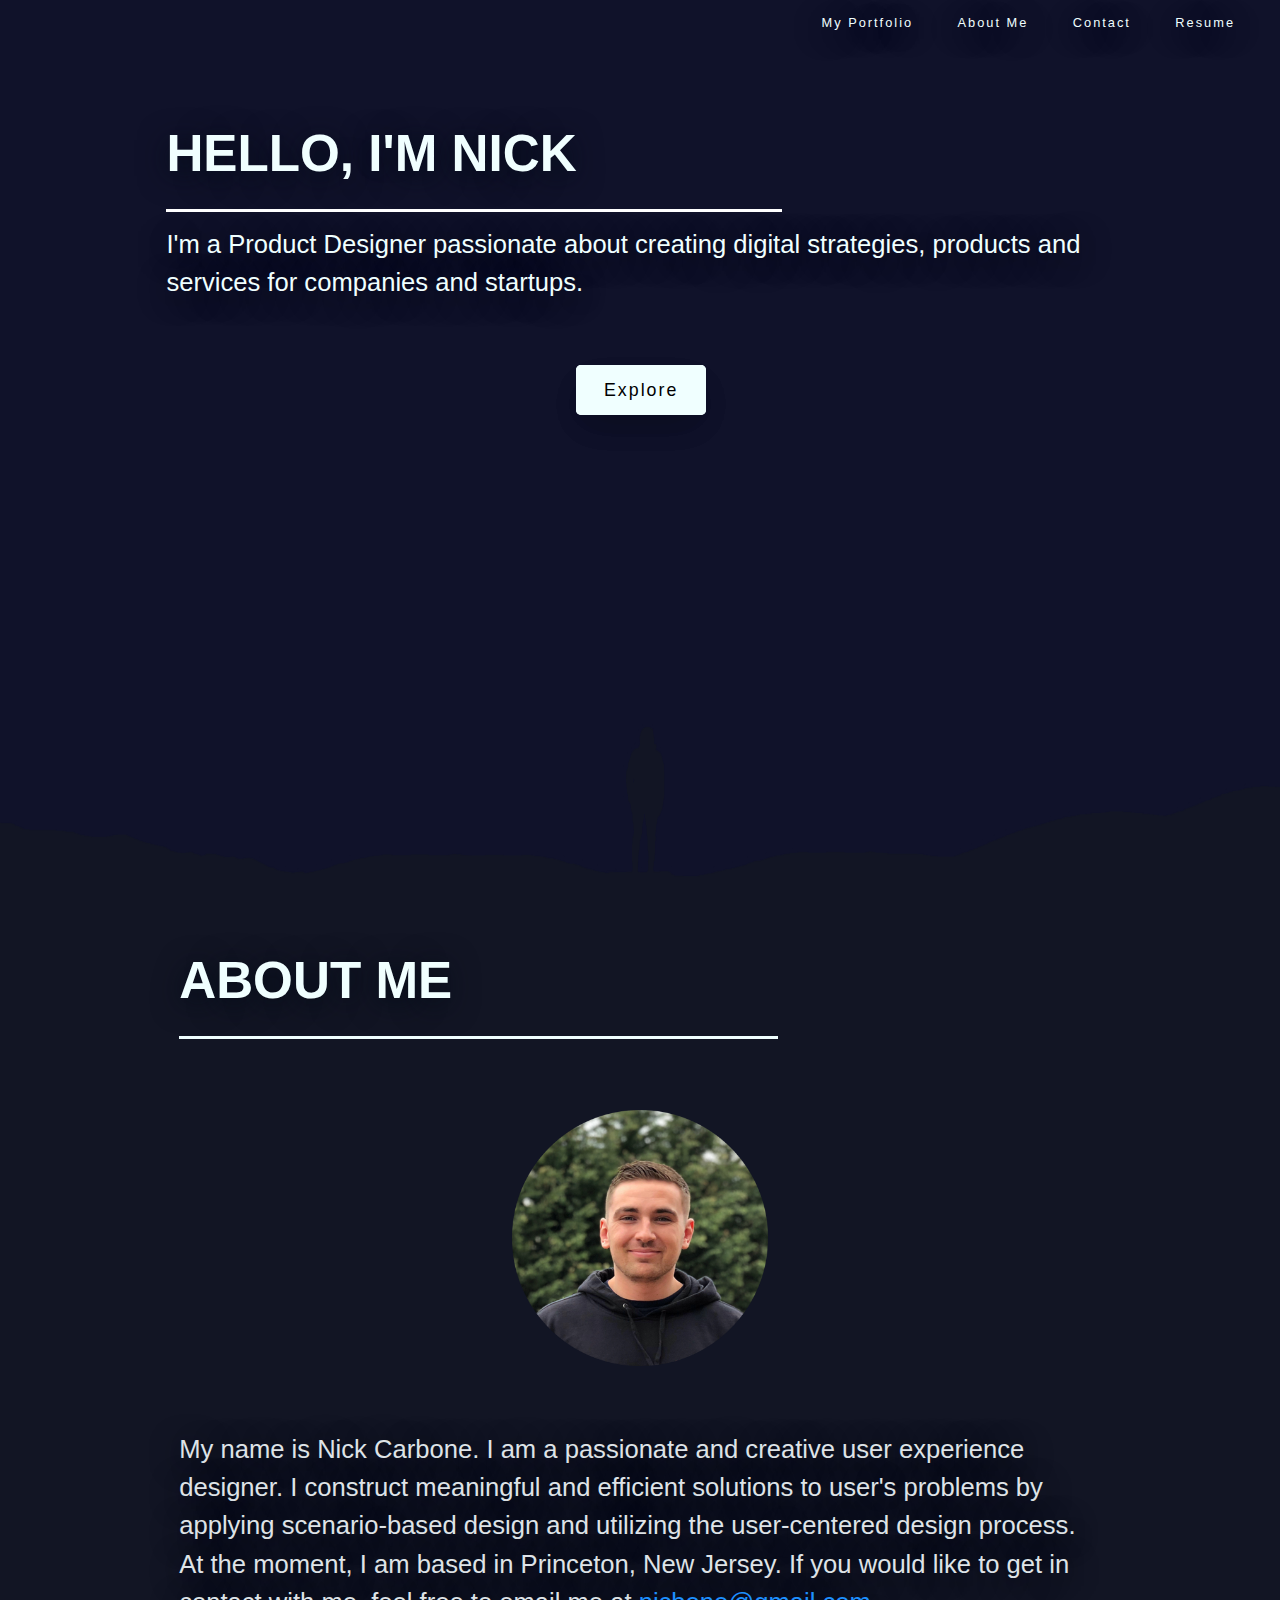
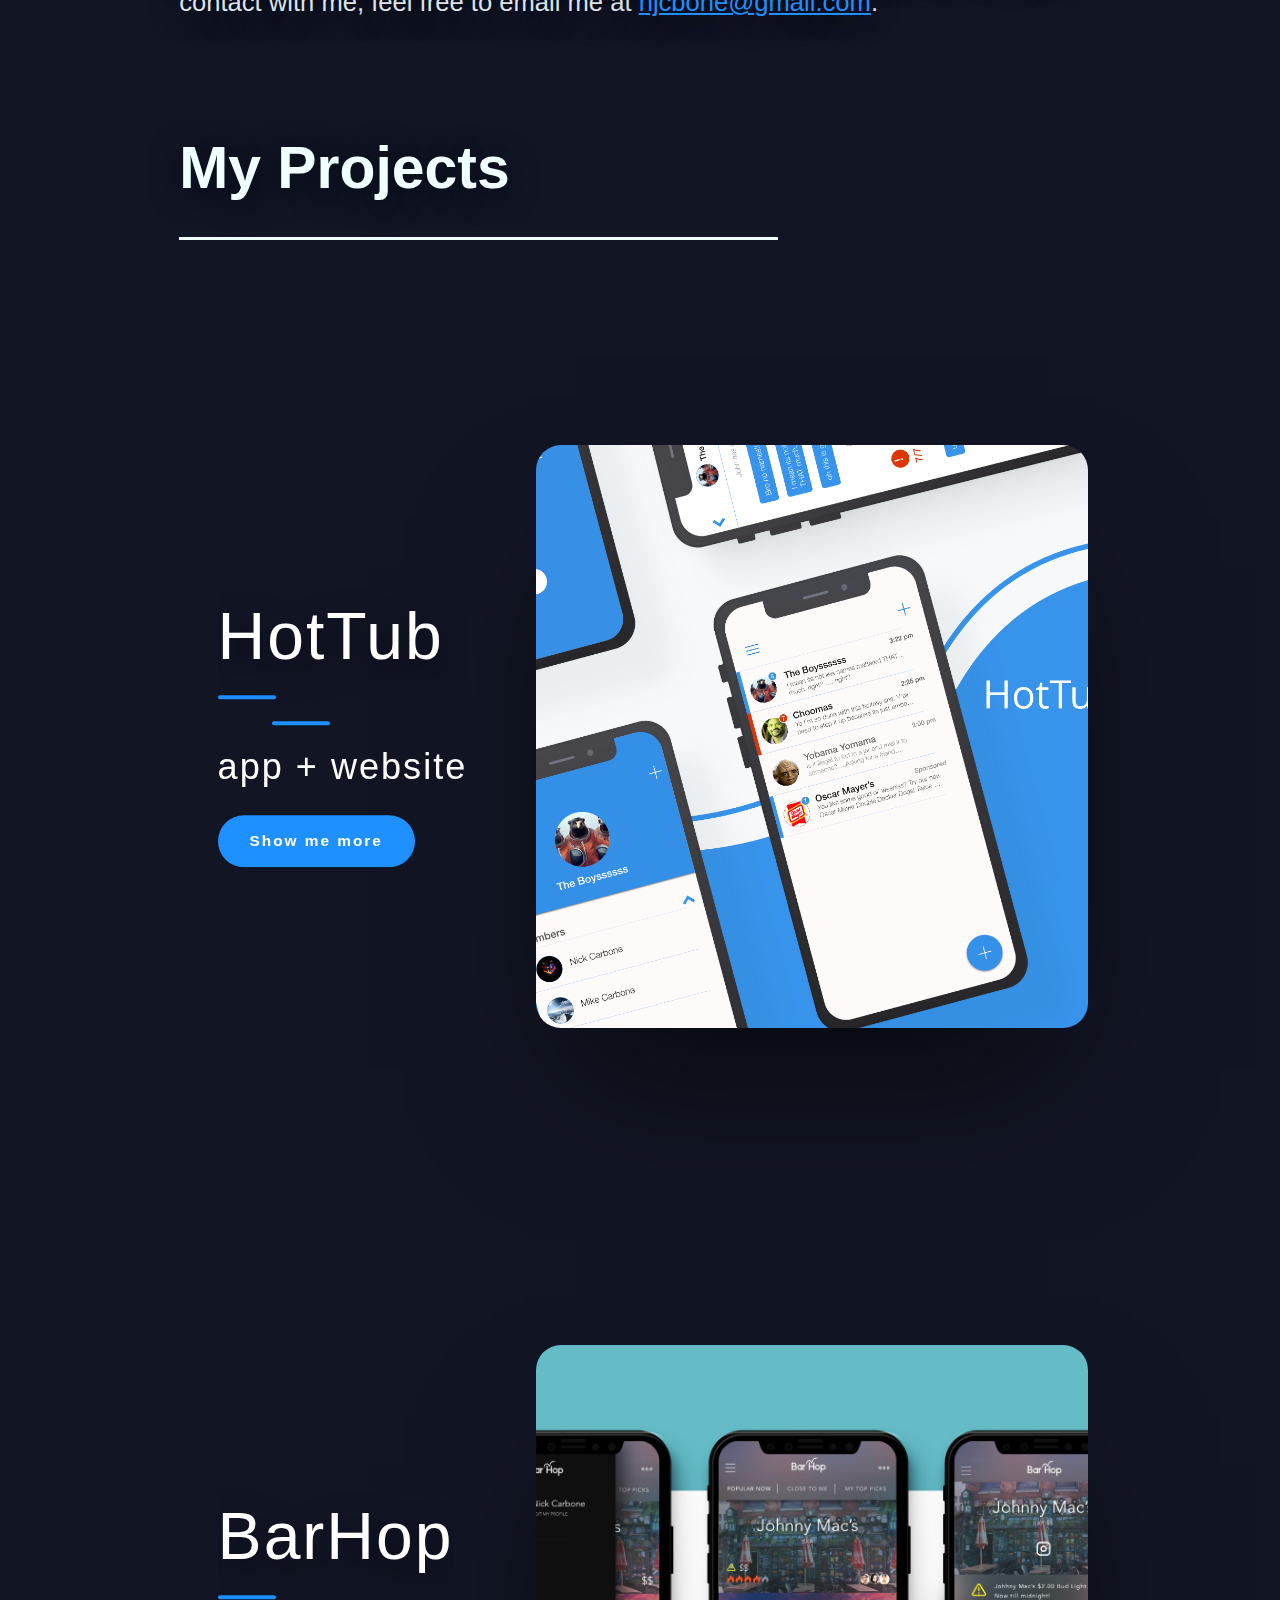
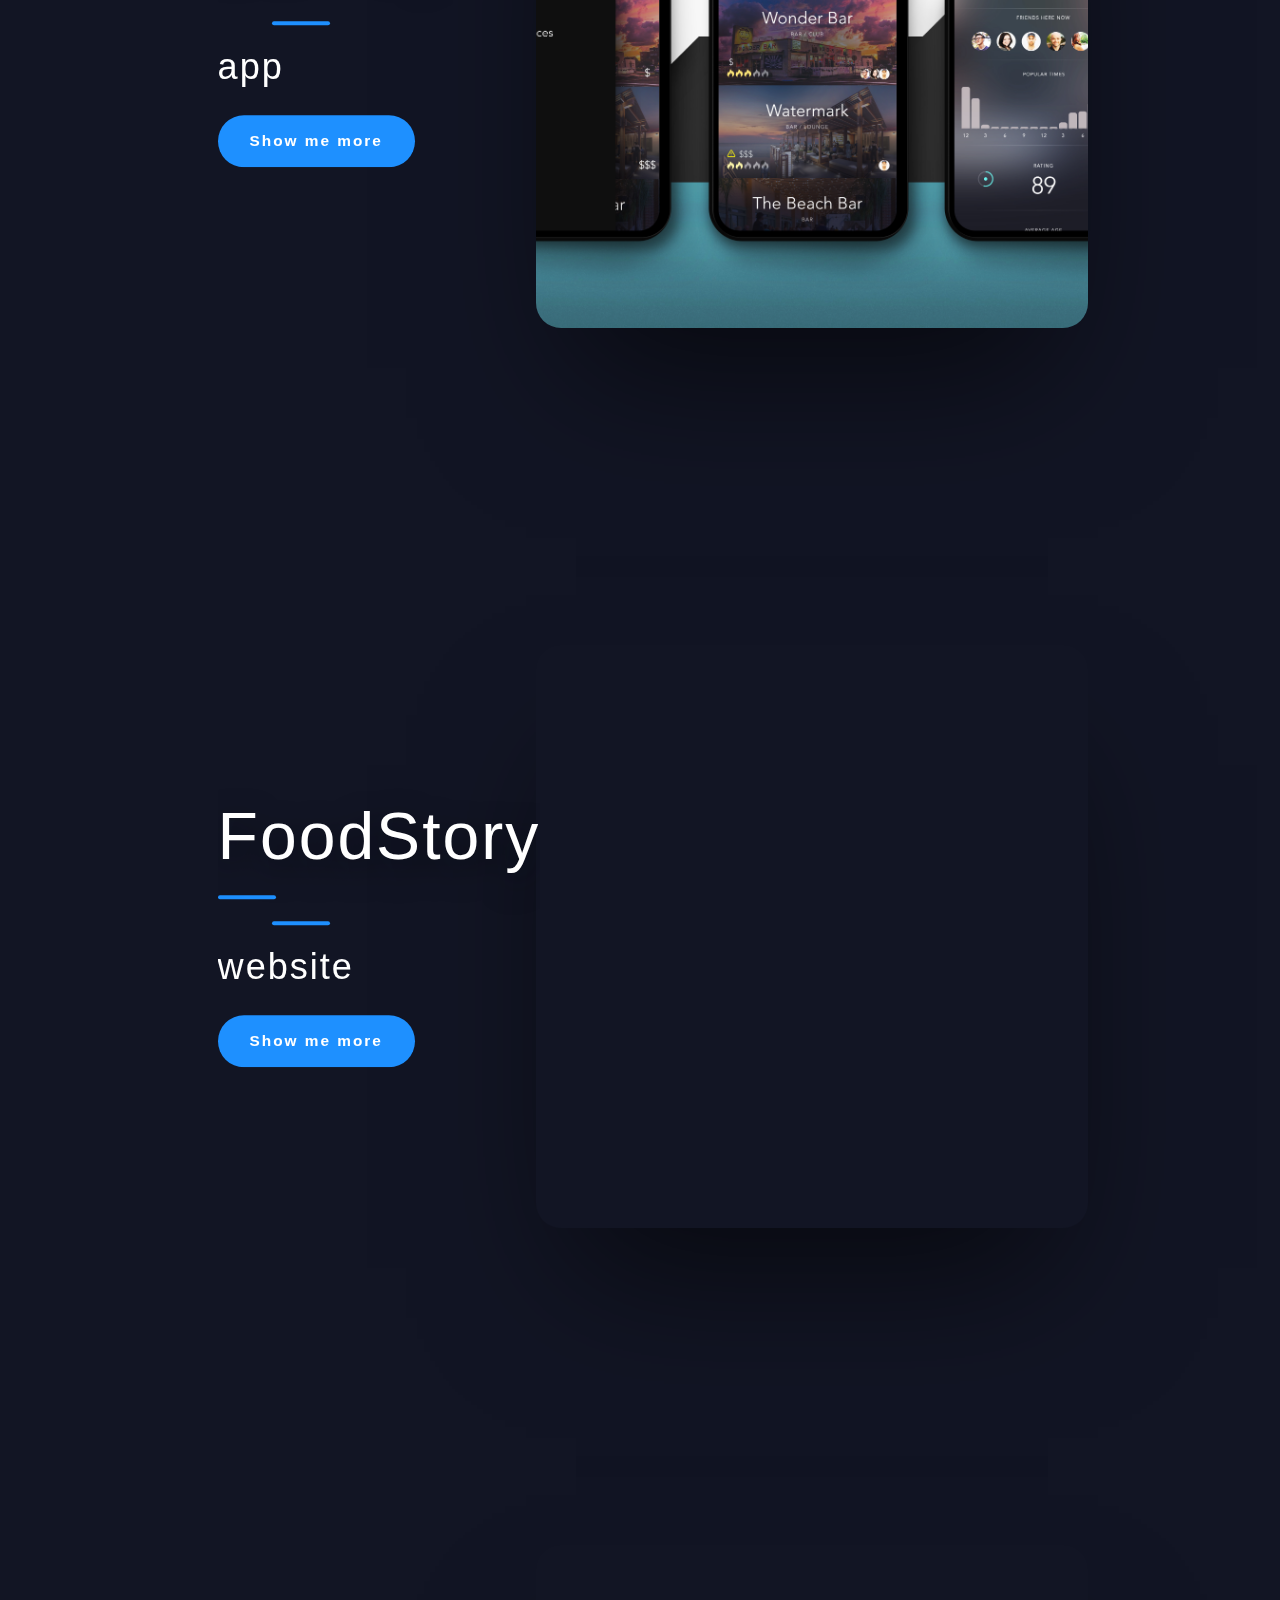
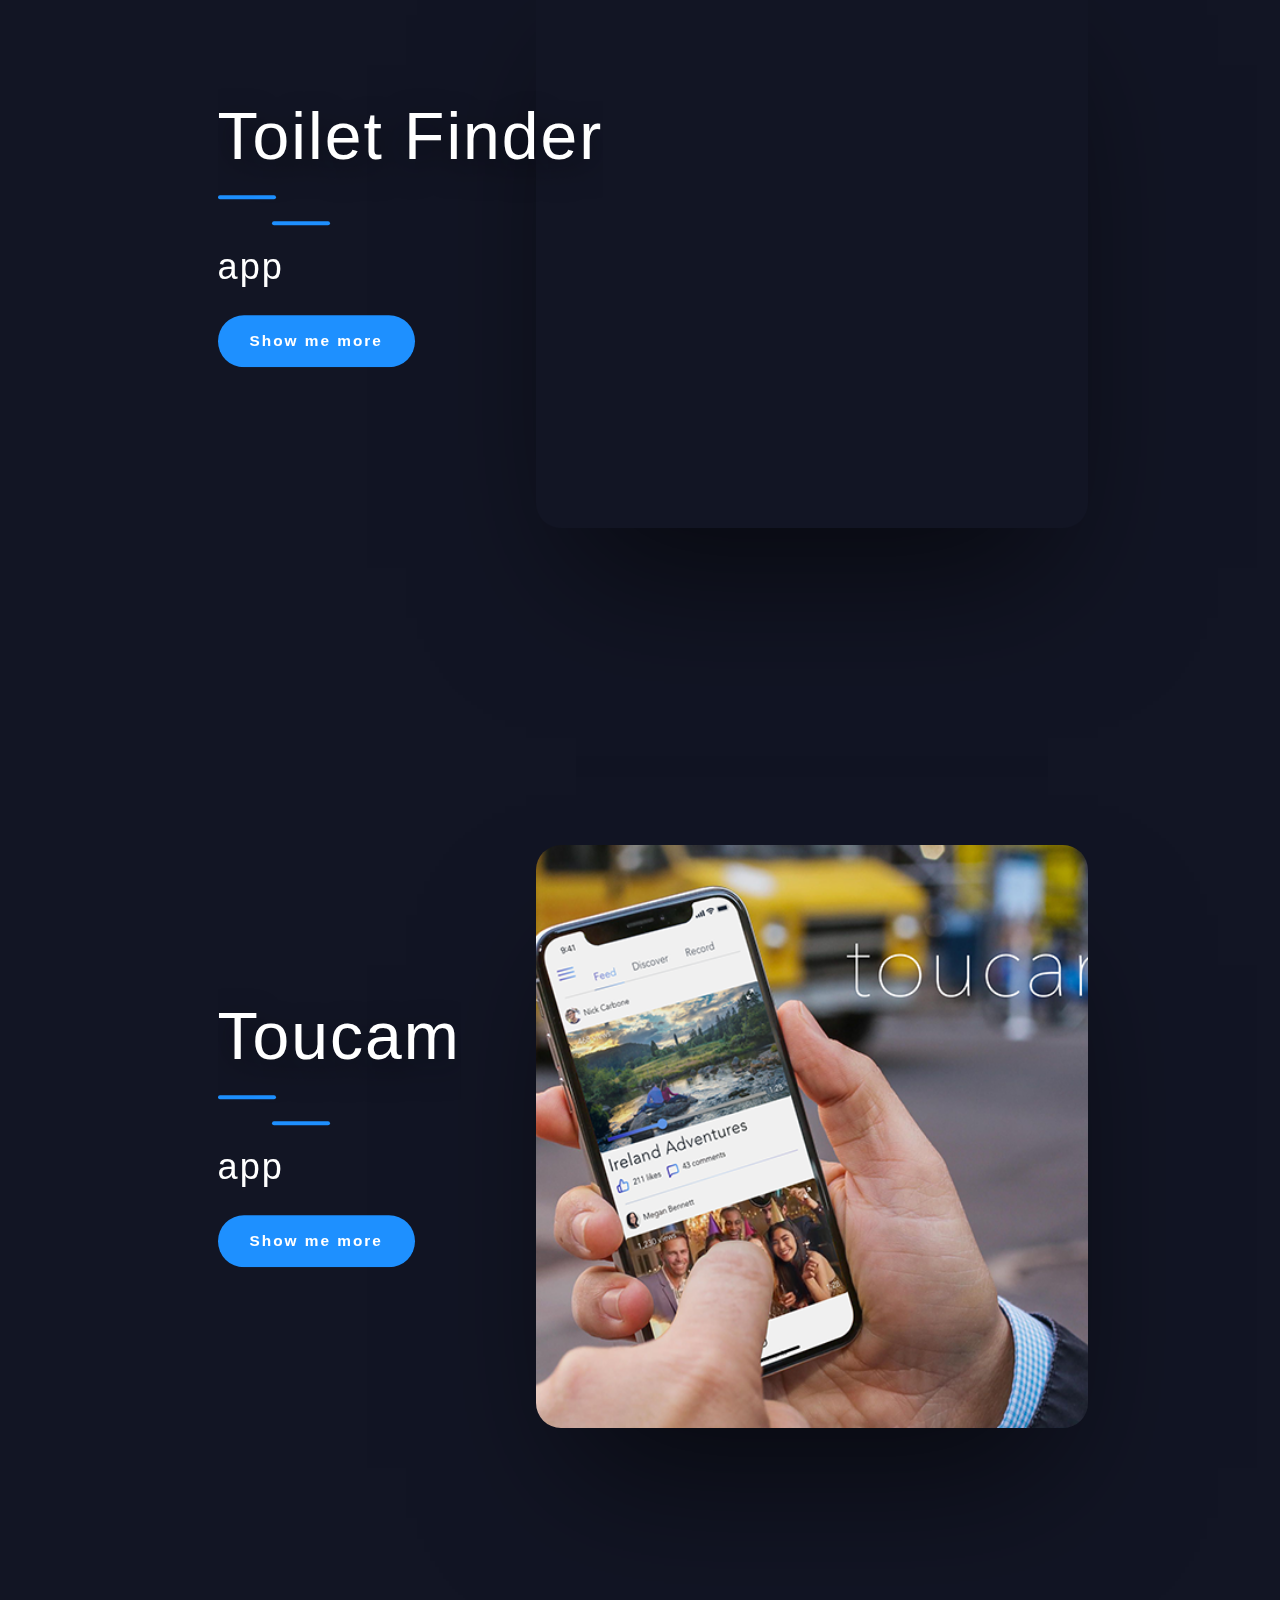
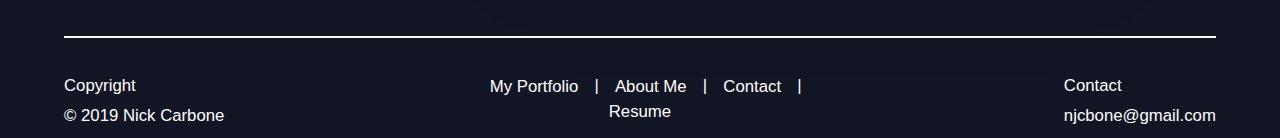
==== index.html @ c51511d6 "Update index.html" ====
<!DOCTYPE html>
<html>

<head>
    <!-- Global site tag (gtag.js) - Google Analytics -->
<script async src="https://www.googletagmanager.com/gtag/js?id=UA-116277308-2"></script>
<script>
  window.dataLayer = window.dataLayer || [];
  function gtag(){dataLayer.push(arguments);}
  gtag('js', new Date());

  gtag('config', 'UA-116277308-2');
</script>

    <title>Nick Carbone's Portfolio</title>
    
    <link href= " style.css" type = "text/css" rel= "stylesheet">
    <link rel="icon" href="./site_images/self.png">
    
<meta name="viewport" content="width=device-width,initial-scale=1.0">
</head>

<body>
    


<!--    <div class="contain">-->
    <div class = "bg-image" id = "background">
    </div>
    <div class ="layer">
    </div>
          <nav class="anni-nav" id = "navbar-container">
              <div class = "borderLeftRight">
                <a href="#start-projects">My Portfolio</a>
              </div>
          
              <div class = "borderLeftRight">         
                <a href="#aboutme">About Me</a>
              </div>
              
              <div class = "borderLeftRight">         
                <a href="#contact">Contact</a>
              </div>
              
              <div class = "borderLeftRight">         
                <a href="./Carbone_Nicholas_Resume.pdf" target="_blank">Resume</a>
              </div>
          </nav>
          
        <div class = "landing-heading-1">
            <h1 class = "uppercase">Hello, I'm Nick</h1>
          <div class = "underline">
          </div>
        </div>
           <h2>I'm a Product Designer passionate about creating digital strategies,
               products and services for companies and&nbsp;startups.</h2>
    
         <div class="button-box">
            <div class = "letsgo">
              <a href="#aboutme">Explore</a>
            </div>
             <img class = "man" src="site_images/man3.png">
          </div>
    
    
    <div class = "landing-heading-3">
            <h1 class = "uppercase" id = "aboutme">About Me</h1>
          <div class = "underline2">
          </div>
    </div>
      <div class="set-image-center3">
          <img class = "img-set3" src = "site_images/self.png">
      </div>
<h2 id ="aboutdes">My name is Nick Carbone. I am a passionate and creative user experience designer. I construct meaningful and efficient solutions to user's problems by applying scenario-based design and utilizing the user-centered design process. At the moment, I am based in Princeton, New Jersey. If you would like to get in contact with me, feel free to email me at&nbsp;<u id = "contact">njcbone@gmail.com</u>.</h2>
        
<!-- </div>-->
    
<div class = "landing-heading-4">   
  <h1 id = "start-projects">My Projects</h1>
    <div class = "underline2"></div>
</div> 
    
<div class = "sendback">     
 <div class="fullpage__slide">   
    <div class="title">
                <h4 id ="title__text">HotTub</h4>
                <div class="border"><span></span><span></span>
                </div>
                <p class="title__lead">app + website</p>
                <div class="btn-wrap">
                    <a class="btn" href="./hottub.html">Show me more</a>
                </div>
            </div>
    <a class="image image--works" href="./hottub.html">
                <div class="image__over">
                  <div class="image__cover"></div>
                  <div class="image__cover"></div>
                </div>
        </a>
 </div>
     
  <div class="fullpage__slide" style = "">   
    <div class="title">
                <h4 id ="title__text">BarHop</h4>
                <div class="border"><span></span><span></span>
                </div>
                <p class="title__lead">app</p>
                <div class="btn-wrap">
                    <a class="btn" href="./Barhop.html">Show me more</a>
                </div>
            </div>
    <a class="image image--works2" href="./Barhop.html">
                <div class="image__over">
                  <div class="image__cover"></div>
                  <div class="image__cover"></div>
                </div>
        </a>   
    </div>
    
    
              <div class="fullpage__slide">   
    <div class="title">
                <h4 id ="title__text">FoodStory</h4>
                <div class="border"><span></span><span></span>
                </div>
                <p class="title__lead">website</p>
                <div class="btn-wrap">
                    <a class="btn" href="./foodstory.html">Show me more</a>
                </div>
            </div>
    <a class="image image--works4" href="./foodstory.html">
                <div class="image__over">
                  <div class="image__cover"></div>
                  <div class="image__cover"></div>
                </div>
        </a>   
    </div>
    
    <div class="fullpage__slide">   
    <div class="title">
                <h4 id ="title__text">Toilet Finder</h4>
                <div class="border"><span></span><span></span>
                </div>
                <p class="title__lead">app</p>
                <div class="btn-wrap">
                    <a class="btn" href="./toiletfinder.html">Show me more</a>
                </div>
            </div>
    <a class="image image--works5" href="./toiletfinder.html">
                <div class="image__over">
                  <div class="image__cover"></div>
                  <div class="image__cover"></div>
                </div>
        </a>   
    </div>
    
    
      <div class="fullpage__slide">   
    <div class="title">
                <h4 id ="title__text">Toucam</h4>
                <div class="border"><span></span><span></span>
                </div>
                <p class="title__lead">app</p>
                <div class="btn-wrap">
                    <a class="btn" href="./toucam.html">Show me more</a>
                </div>
            </div>
    <a class="image image--works3" href="./toucam.html">
                <div class="image__over">
                  <div class="image__cover"></div>
                  <div class="image__cover"></div>
                </div>
        </a>   
    </div>
</div>
    
    
<div class="footer-spacing">
</div>
    
    <footer>
    <div>
        <div class = "copy">
        <h6><strong>Copyright</strong></h6>
        <td><h6>&copy; 2019 Nick Carbone</h6></td>
        </div>
        <div class = "copy">
            <div class="footnav">
        <h6><strong><a href="#start-projects"> My Portfolio </a> | <a href="#aboutme"> About Me </a> | <a href="#contact"> Contact </a> | <a href="./Carbone_Nicholas_Resume.pdf" target="_blank"> Resume </a></strong></h6>
          </div>
        </div>
        <div class = "copy">
            <div class = "contact">
        <h6><strong>Contact</strong></h6>
        <td><h6>njcbone@gmail.com</h6></td>
            </div>
        </div>
    </div>
    </footer>
    
    
    <script>
var SAFARI = (navigator.userAgent.toString().toLowerCase().indexOf("safari") != -1) && (navigator.userAgent.toString().toLowerCase().indexOf("chrome") == -1);
        
var FIREFOX = (navigator.userAgent.toString().toLowerCase().indexOf("firefox") != -1);
        
if (!SAFARI){
        

    window.addEventListener("mousemove",function(e) {

      var width = window.innerWidth;
      var height = window.innerHeight;
      var clientHeight = document.body.clientHeight;
      var skew = {}
      skew.y = (0.6 * ((e.x / width) - 0.2)) 
      skew.x = -(0.6 * ((e.y / height) - 0));

      document.getElementById('background').style.webkitTransform = "scale(1.00) perspective("+clientHeight+"px) rotateX("+skew.x+"deg) rotateY("+skew.y+"deg)";
      document.getElementById('background').style.webkitTransform = "translateY(-45px) translateX(0px) translateZ(70px) scale(1.1) perspective("+clientHeight+"px) rotateX("+(-skew.x*15)+"deg) rotateY("+(-skew.y*15) +"deg)";
  
})
}
        
    </script>
    
    

</body>
</html>
---- style.css ----
*{
    box-sizing: border-box;
    border: 0;
    padding: 0;
}


html{
    scroll-behavior: smooth;
}

body {
   margin: 0;
   font-family: 'Raleway', sans-serif;
   background-color: #121524;
   overflow-x: hidden;
   line-height: 1.5;
}

nav{
    top: 0;
    z-index: -250;
}

#contact{
    color: dodgerblue;
}



a{
        text-decoration: none;
}

.bg-image{
    background-image: url("./site_images/Stars.png");
    height: 98vh;
    width: 95%;
    background-position: bottom;
    background-repeat: no-repeat;
    background-size: cover;  
/*    margin-top: -200px;*/
    position: absolute;
    z-index: -200;
    overflow: hidden;
    box-sizing:border-box;
    -webkit-transform: translate3d(0,0,0);
}

.contain{
    height: 100vh;
    width: 100vw;
    overflow: hidden;
    position: relative;
}

#background{
   transform: scale(1.1) translateY(-40px);
}

.man{
    position: absolute;
    z-index: -50;
    top: 0;
    left: 0;
    width: 100%;
    height:100%;
    margin-bottom: 0px; 
}

.layer {
/*    background-color: rgba(60, 64, 67, 0.05);*/
    background-color: rgba(0, 0, 100, 0.10);
    position: absolute;
    z-index: -100;
    top: 0;
    left: 0;
    width: 100%;
    height: 100%;
    margin-bottom: -5px;
}


.cover{
    margin-top: 16%;
/*    margin-top: 210px;*/
    background-color: #0f1011;
    width: 100%;
    height: 20px;
}


.uppercase{
  text-transform: uppercase;
  margin-block-end: 15px;
}



.landing-heading-1{
    text-align: left;
    margin: 5% 13% 1% 13%;
    font-size: 2vw;
    font-weight: 100;
    color: azure;
    max-width: 3000px;
/*    letter-spacing: 2px;*/
}

.landing-heading-2{
    text-align: left;
    margin: 50px 160px;
    font-size: 30px;
    font-weight: 100;
    color: azure;
}

.landing-heading-3{
    text-align: left;
    margin: 20px 14%;
    font-size: 2vw;
    font-weight: 100;
    color: azure;
    max-width: 1000px;
    margin-top: 60vh;
/*    letter-spacing: 2px;*/
}

.landing-heading-4{
    text-align: left;
    margin: 20px 14%;
    font-size: 2vw;
    font-weight: 100;
    color: azure;
    max-width: 1000px;
/*    letter-spacing: 2px;*/
}

.img-set3{
    height: 15%;
    width: 20%;
    vertical-align: top;
}

.set-image-center3{
    padding-top: 25px;
/*    margin-left: 30%;*/
    padding-bottom: 25px;
    text-align: center;
}


#aboutdes{
    text-align: left;
    margin: 3% 14%;
    font-size: 2vw;
    font-weight: lighter;
    color: #dee3e7;
    
}


#start-projects{
    font-weight: bold;
    font-size: 4.6vw;
    margin-block-end: .4em;
    padding-top: 7%;
}

.underline{
    margin-right: 35%;
    margin-top: 1px;
    padding-top: 1px;
    border-bottom: solid white;
    line-height: 0.25;
}

.underline2{
    margin-right: 35%;
    margin-top: 0%;
    margin-bottom: 5%;
    padding-top: 1px;
    border-bottom: solid azure;
    line-height: 3;
    text-transform: uppercase;
}

h1{
    padding-bottom: 0px;
    text-shadow:  0 5px 30px rgba(2, 11, 22,1);
    margin-block-start: 0;
}

h2{
    text-align: left;
    margin: 0 13%;
    font-size: 2vw;
    font-weight: lighter;
    color: azure;
    max-width: 3000px;
    text-shadow:  0 5px 30px rgba(2, 11, 22, 1);
    
}

h3{
    text-transform: uppercase;
    font-weight: bold;
    font-size: 45px;
}

h4{
    font-weight: lighter;
    font-size: 35px; 
}

.letsgo{
    margin: 75px auto;
    text-align: center;
    max-width: 10%;
    min-width: 10%;
    display: block;
    box-shadow: 0 14px 34px -10px rgba(0,0,0,.15), 0 14px 34px -10px rgba(0,0,0,.15);
}


.letsgo:hover{
        cursor: pointer;
}

.letsgo a{ 
    text-decoration: none;
    list-style-type: none;
    font-family: "Helvetica Neue",Helvetica,Arial,sans-serif;
    letter-spacing: 2px;
    font-size: 1.39vw;
    padding: 12px 25px;
    box-sizing: border-box;
    color: black;
    box-shadow: 0 14px 34px -10px rgba(0,0,0,.15), 0 14px 34px -10px rgba(0,0,0,.15);
    transition: .25s all ease-in;
    background-color: azure;
    border: solid azure;
    border-radius: 5px;
    text-align: center;
}



.letsgo a:hover{
    text-decoration: none;
    list-style-type: none;
    color: azure;
    background-color: dodgerblue;
    transition: .25s all ease-in;
    transform: scale(1.1);
    border-color: dodgerblue;
    border-radius: 5px;
}


.anni-nav{
    padding-top: 10px;
    text-align: right;
    padding-right: 25px;
    z-index: 100;
}


.borderLeftRight {
    color: azure;
      font-size: 1vw;
      letter-spacing: 2px;
      font-family: "Karla",Helvetica,sans-serif; 
    text-shadow:  0 5px 30px rgba(2, 11, 22, 1);
      text-decoration: none;
      display: inline-block;
      position: relative;
      cursor: pointer;
      margin: 0 20px 20px 20px;
}

.borderLeftRight a{
      color: azure;
      text-decoration: none;
}

.borderLeftRight:hover{
      cursor: pointer;
}

.borderLeftRight::after {
  content: '';
  position: absolute;
  width: 100%;
  transform: scaleX(0);
  height: 2px;
  bottom: -4px;
  left: 0;
  background-color: dodgerblue;
  transform-origin: bottom right;
  transition: transform 0.4s cubic-bezier(0.86, 0, 0.07, 1);
}

.borderLeftRight:hover::after {
  transform: scaleX(1);
  transform-origin: bottom left;
}


        
.title {
    display: block;
    color: #fff;
    position: absolute;
    overflow: hidden;
    top: 45%;
    -webkit-transform: translate3d(0, -50%, 0);
    transform: translate3d(0, -50%, 0);
    z-index: 200;
    margin-left: 17%;
    letter-spacing: 2px;
    
}
        
#title__text {
    display: block;
    font-size: 5.16vw;
    line-height: 1;
/*    letter-spacing: 12px;*/
    margin-bottom: 26px;
    font-weight: normal;
    text-shadow: 0 10px 30px rgba(2, 11, 22, 0.6);
    font-family: "Karla",Helvetica,sans-serif; 
        }
    
.title .border span:first-child {
    margin-bottom: 22px;
}
        
.title .border span:last-child {
    margin-left: 54px;
}
        
.title .border span {
    display: block;
    width: 4.58vw;
    height: 4px;
    border-radius: 5px;
    background: dodgerblue;
}
    
.title__lead {
    color: #fff;
    font-size: 2.82vw;
    line-height: 1.5;
    letter-spacing: 2px;
    font-weight: lighter;
    display: block;
}
p {
    line-height: 2;
    word-wrap: break-word;
    white-space: normal;
    margin-block-start: .4em;
    margin-block-end: .6em;
}
    
.image--works {
    background: url("./site_images/hottub-cover.png") no-repeat center;
    background-size: cover;
}

.image--works2 {
    background: url("./site_images/Barhop-Images/Barhop_Mockup_6.jpg") no-repeat center;
    background-size: cover;
}

.image--works3 {
    background: url("./site_images/toucam-cover.png") no-repeat center;
    background-size: cover;
}

.image--works4 {
    background: url("./site_images/foodstory-cover.png") no-repeat center;
    background-size: cover;
}

.image--works5 {
    background: url("./site_images/toilet-cover.jpg") no-repeat center;
    background-size: cover;
}
    
.image {
    display: block;
    position: relative;
    width: 43.125%;
    height: 64.81%;
    margin: 0 15% 0 auto;
    box-shadow: 0 80px 140px -40px rgba(0, 0, 0, 0.6);
    border-style: solid;
    border-radius: 25px;
}
    
.image__over {
    width: 100%;
    height: 100%;
    overflow: hidden;
    position: relative;
}

.image__cover {
    position: absolute;
    width: 100%;
    height: 100%;
    top: 0;
    right: 0;
}


a {
    text-decoration: none;
}
        
.fullpage__slide {
    width: 100%;
    height: 100vh;
    display: flex;
    align-items: center;
    position: relative;
    color: #fff;
}
        
.btn {
    display: inline-block;
    font-size: 1.2vw;
    color: #fff;
    background: dodgerblue;
    line-height: 1;
    font-weight: bold;
    padding: 18px 32px;
    border-radius: 50px;
    letter-spacing: 2px;
}
        
.btn a{
     text-decoration: none;
     color: white;
}

.button-box{
    margin-top: 20px;
    text-align: center;
    display: block;
}

.footer-spacing{
  margin-top: 50px; 
}
      
footer{
    border-top: solid 2px white;
    margin-left: 5%;
    margin-right: 5%;
    color: white;
    font-size: 25px;
    display: block;
    text-decoration: none;
    color: white;
}


td{
    padding-right: 100px;
}

h6{
    margin-block-start: 5px;
    margin-block-end: 5px;
    font-weight: lighter;
}

.copy{
    height:100px;
    width: 33.33%;
    float: left;
    padding-top: 30px;
}


.contact{
    float: right;
}

.footnav{
    text-align: center;
}

.copy a{
    color: white;
    text-decoration: none;
    padding: 3%;
}


@media (max-width : 750px){
    
    
    .bg-image{
        height: 98%;
        width: 95%;
        text-align: center;
    }
    
    .landing-heading-1{
        margin: 15% 13% 1% 13%;
        font-size: 3vw;
    }
    
    .anni-nav{
        text-align: center;
        padding-right: 10px;
    }
    
    .landing-heading-4{
        margin-top: 60px;
    }
    
    .man{
        align-content: center;
        width: 100%;
        margin-left: 0%;
    }
    
    .borderLeftRight{
        font-size: 2vw;
    }
    
    h2{
        font-size: 3vw;
        padding-top: 10px;
    }
    
    .button-box{
        margin-left: 0%;
    }
    
    .letsgo{
        margin-left: 40%;
    }
    
    .letsgo a{
        font-size: 2.39vw;
    }
    
    #aboutdes{
        margin-top: 3%;
        font-size: 4vw;
    }
    

    .btn{
        display: none;
    }

    #title__text{
        display: none;
    }  
 
    .title .border span{
        display: none;
    }

    .title__lead{
        display: none;
    }

    .image{
        width: 100%;
        height: 50%;
        margin: 0 10% 0 10%;
     }
    
    .fullpage__slide{
        margin-bottom: -200px;
        margin-top: -100px;
    }
    
    .footer-spacing{
        margin-top: 200px;
    }
    
    footer{
        font-size: 4vw;
    }
    


}
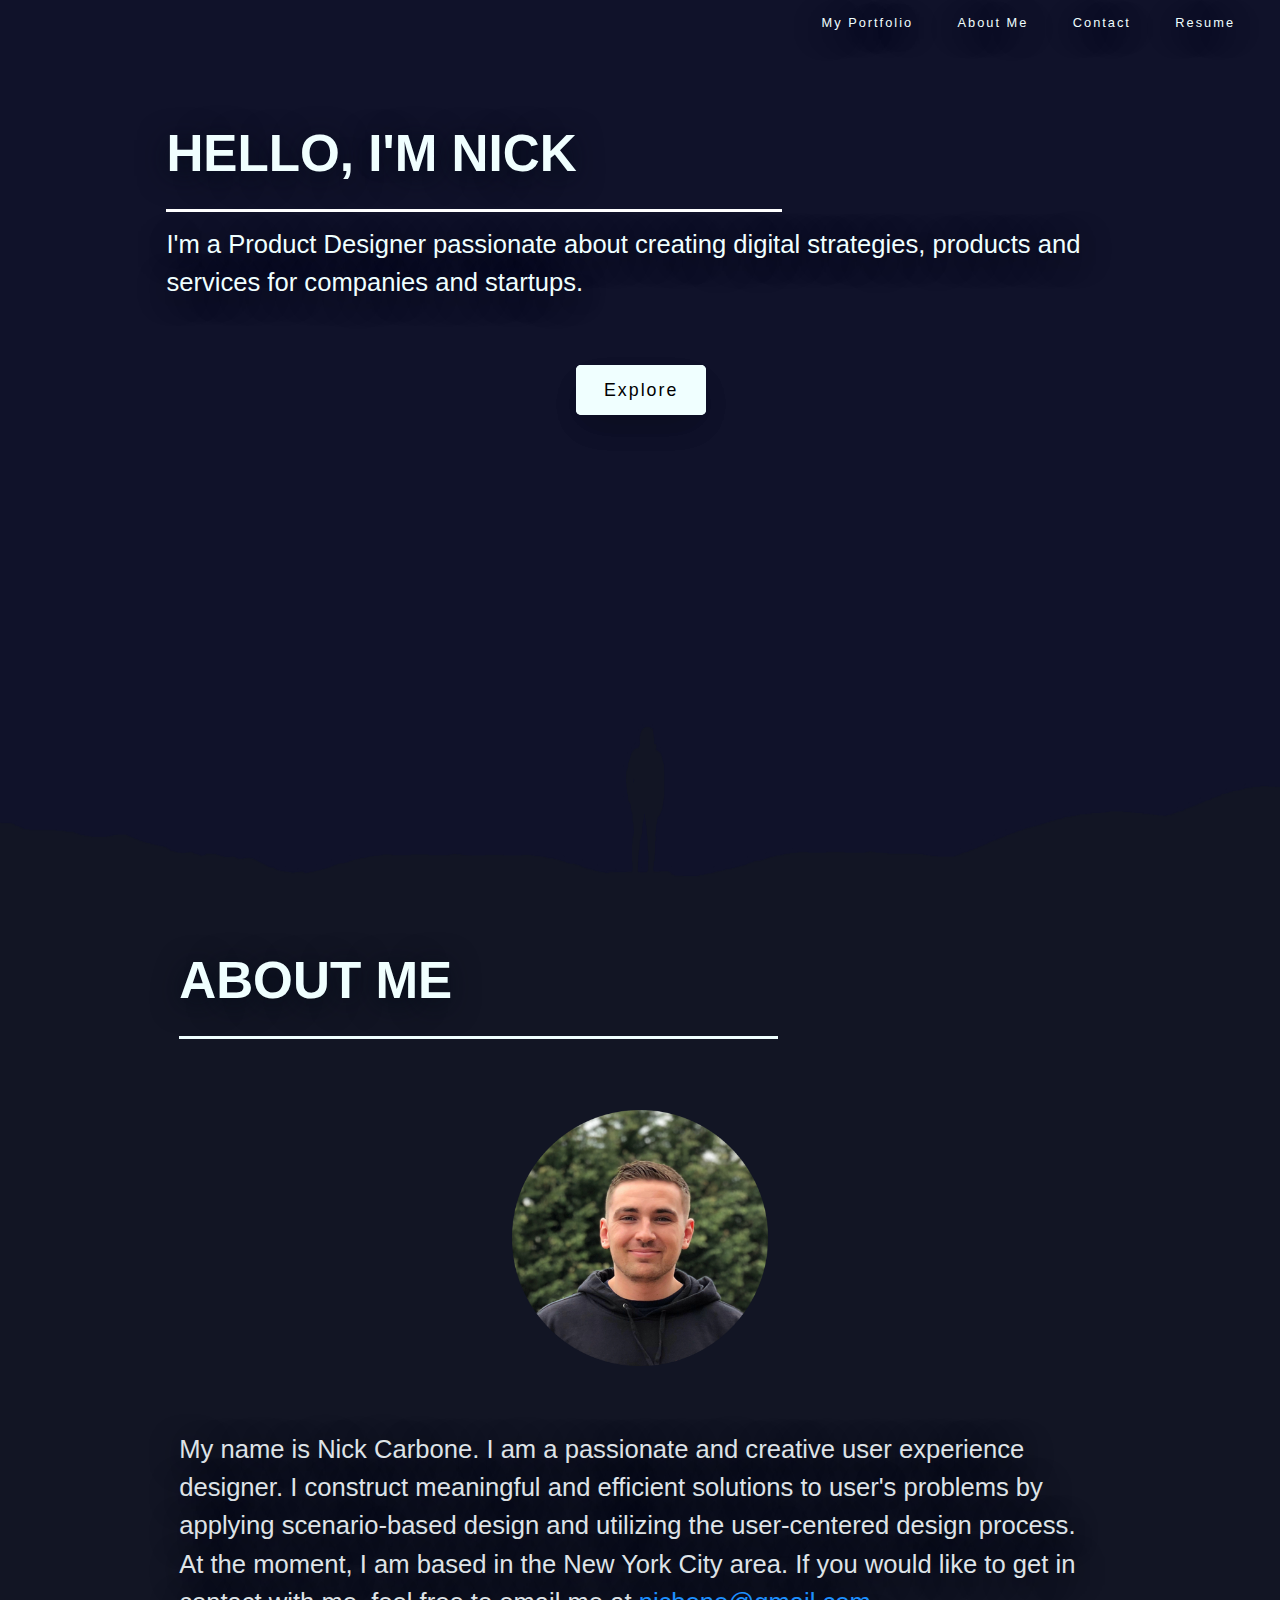
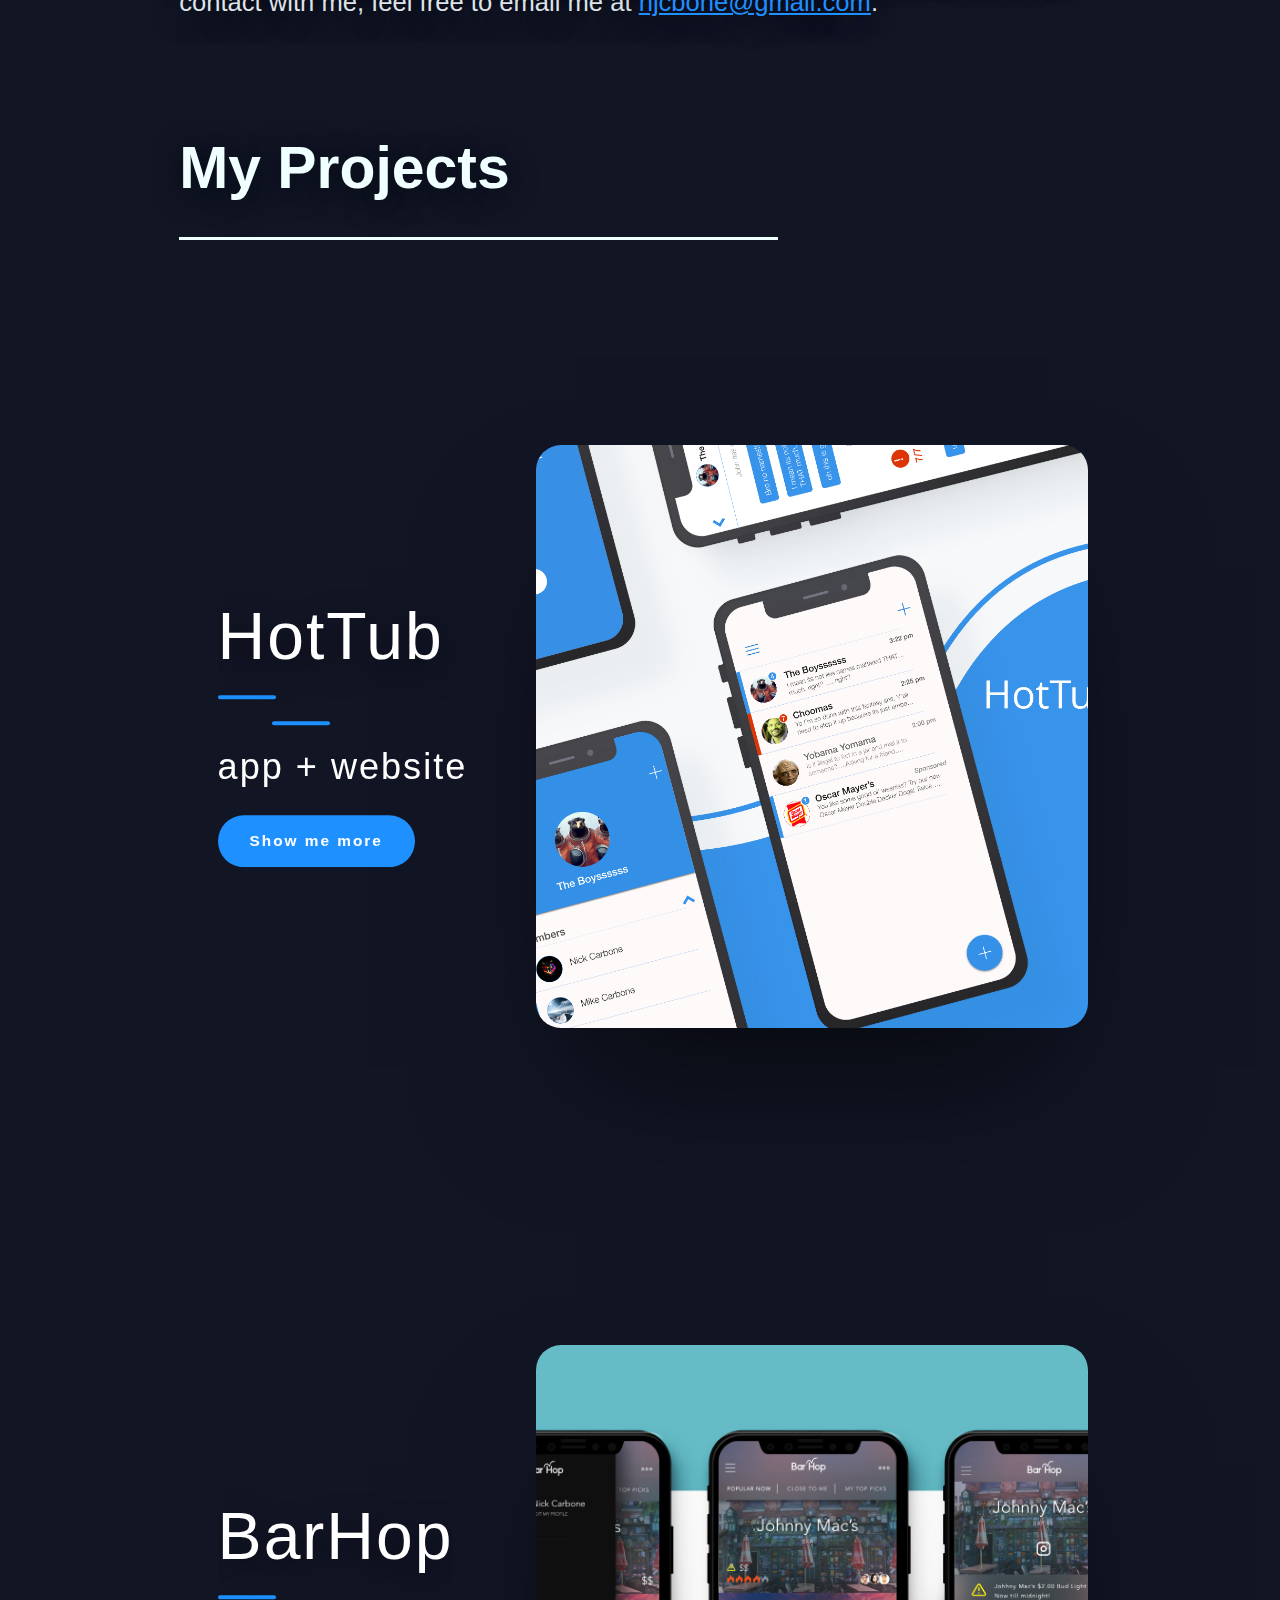
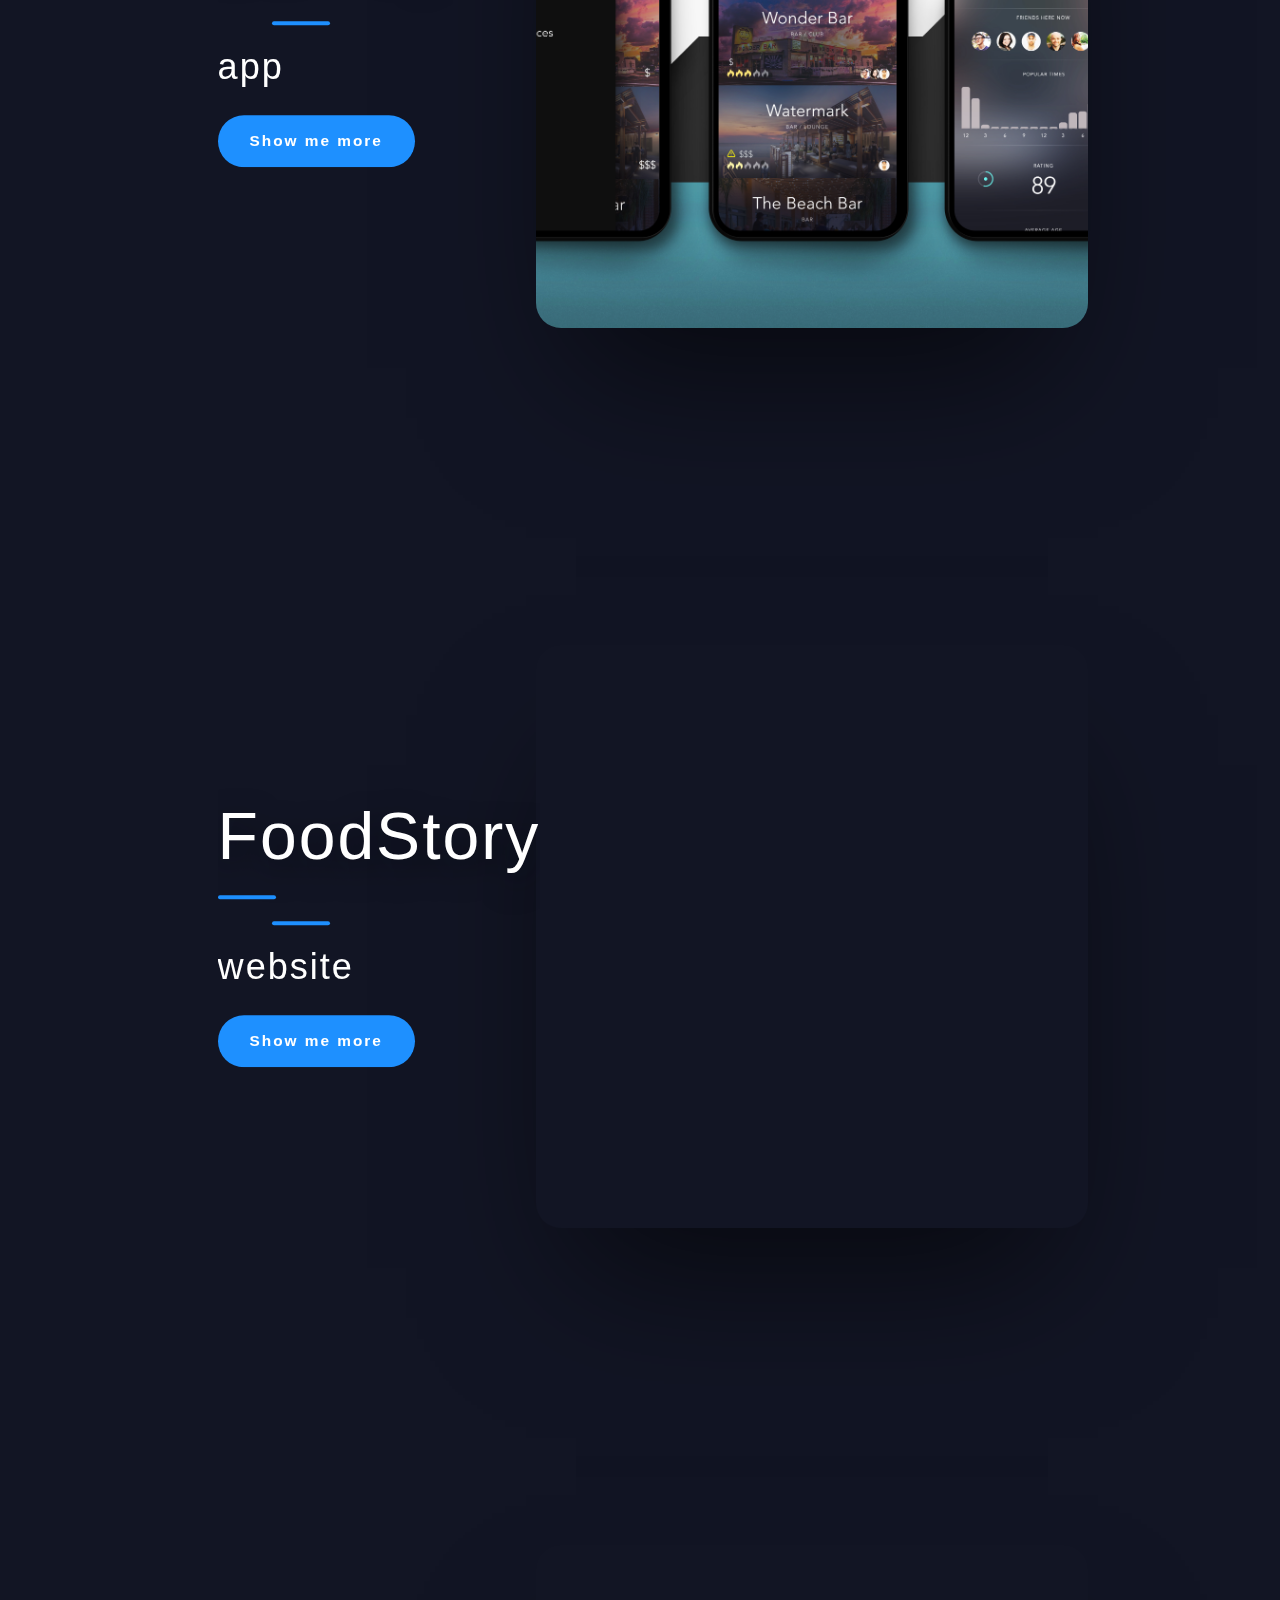
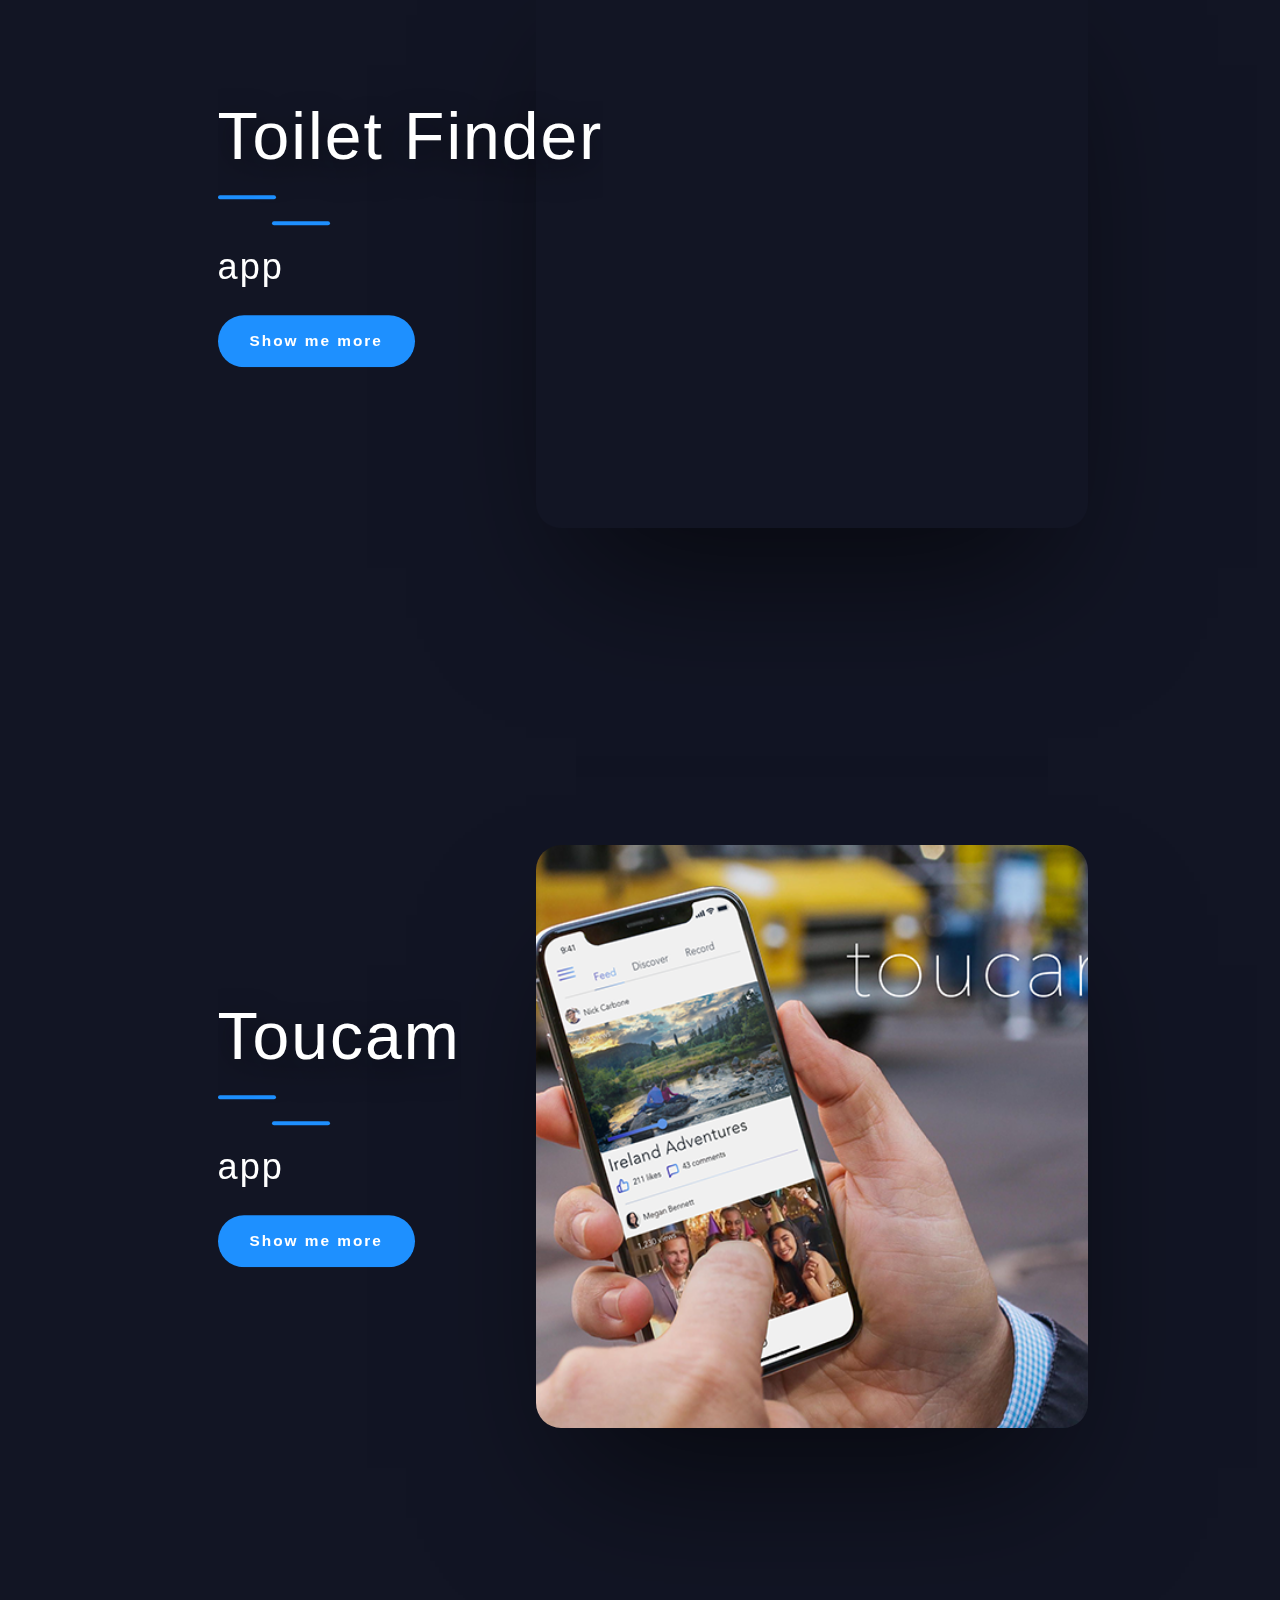
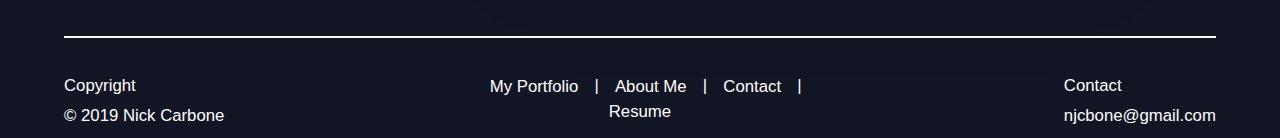
==== commit 19f813cf: "Update index.html" ====
--- a/index.html
+++ b/index.html
@@ -71,7 +71,7 @@
       <div class="set-image-center3">
           <img class = "img-set3" src = "site_images/self.png">
       </div>
-<h2 id ="aboutdes">My name is Nick Carbone. I am a passionate and creative user experience designer. I construct meaningful and efficient solutions to user's problems by applying scenario-based design and utilizing the user-centered design process. At the moment, I am based in Princeton, New Jersey. If you would like to get in contact with me, feel free to email me at&nbsp;<u id = "contact">njcbone@gmail.com</u>.</h2>
+<h2 id ="aboutdes">My name is Nick Carbone. I am a passionate and creative user experience designer. I construct meaningful and efficient solutions to user's problems by applying scenario-based design and utilizing the user-centered design process. At the moment, I am based in the New York City area. If you would like to get in contact with me, feel free to email me at&nbsp;<u id = "contact">njcbone@gmail.com</u>.</h2>
         
 <!-- </div>-->
     
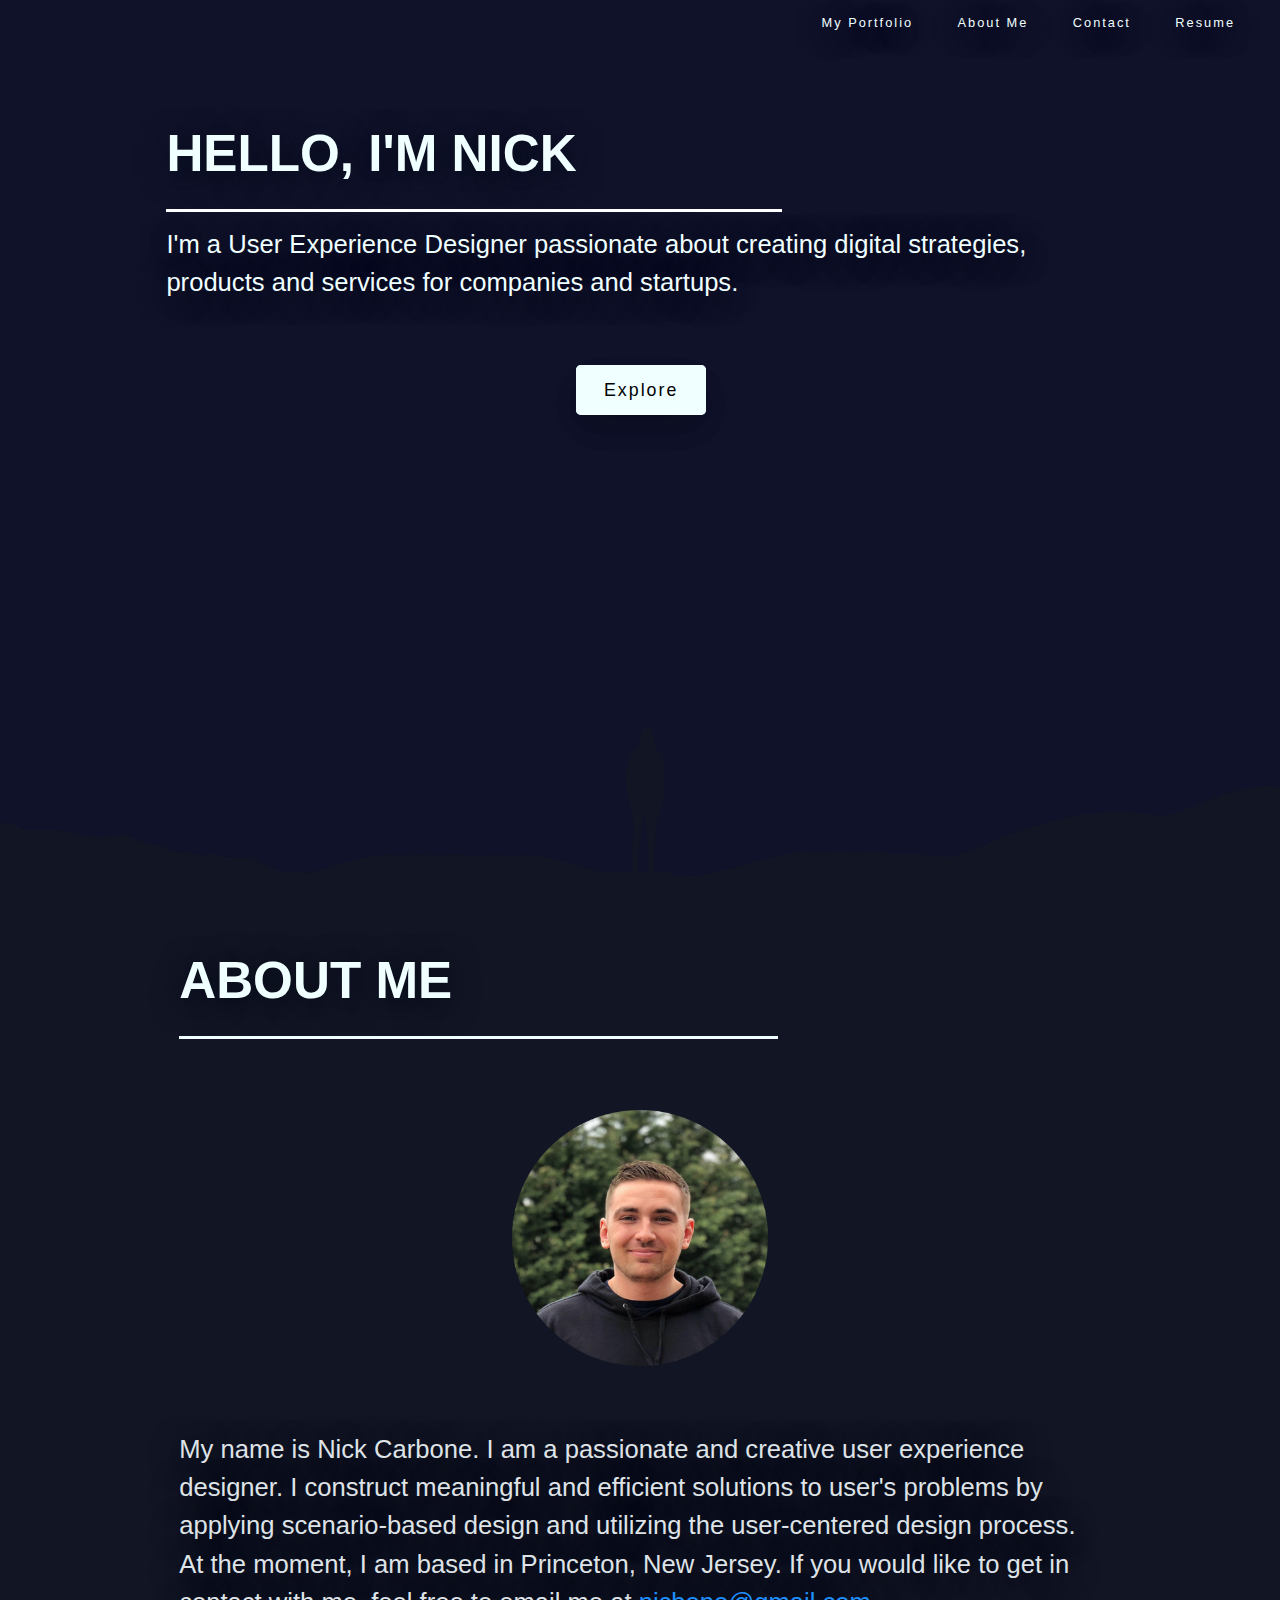
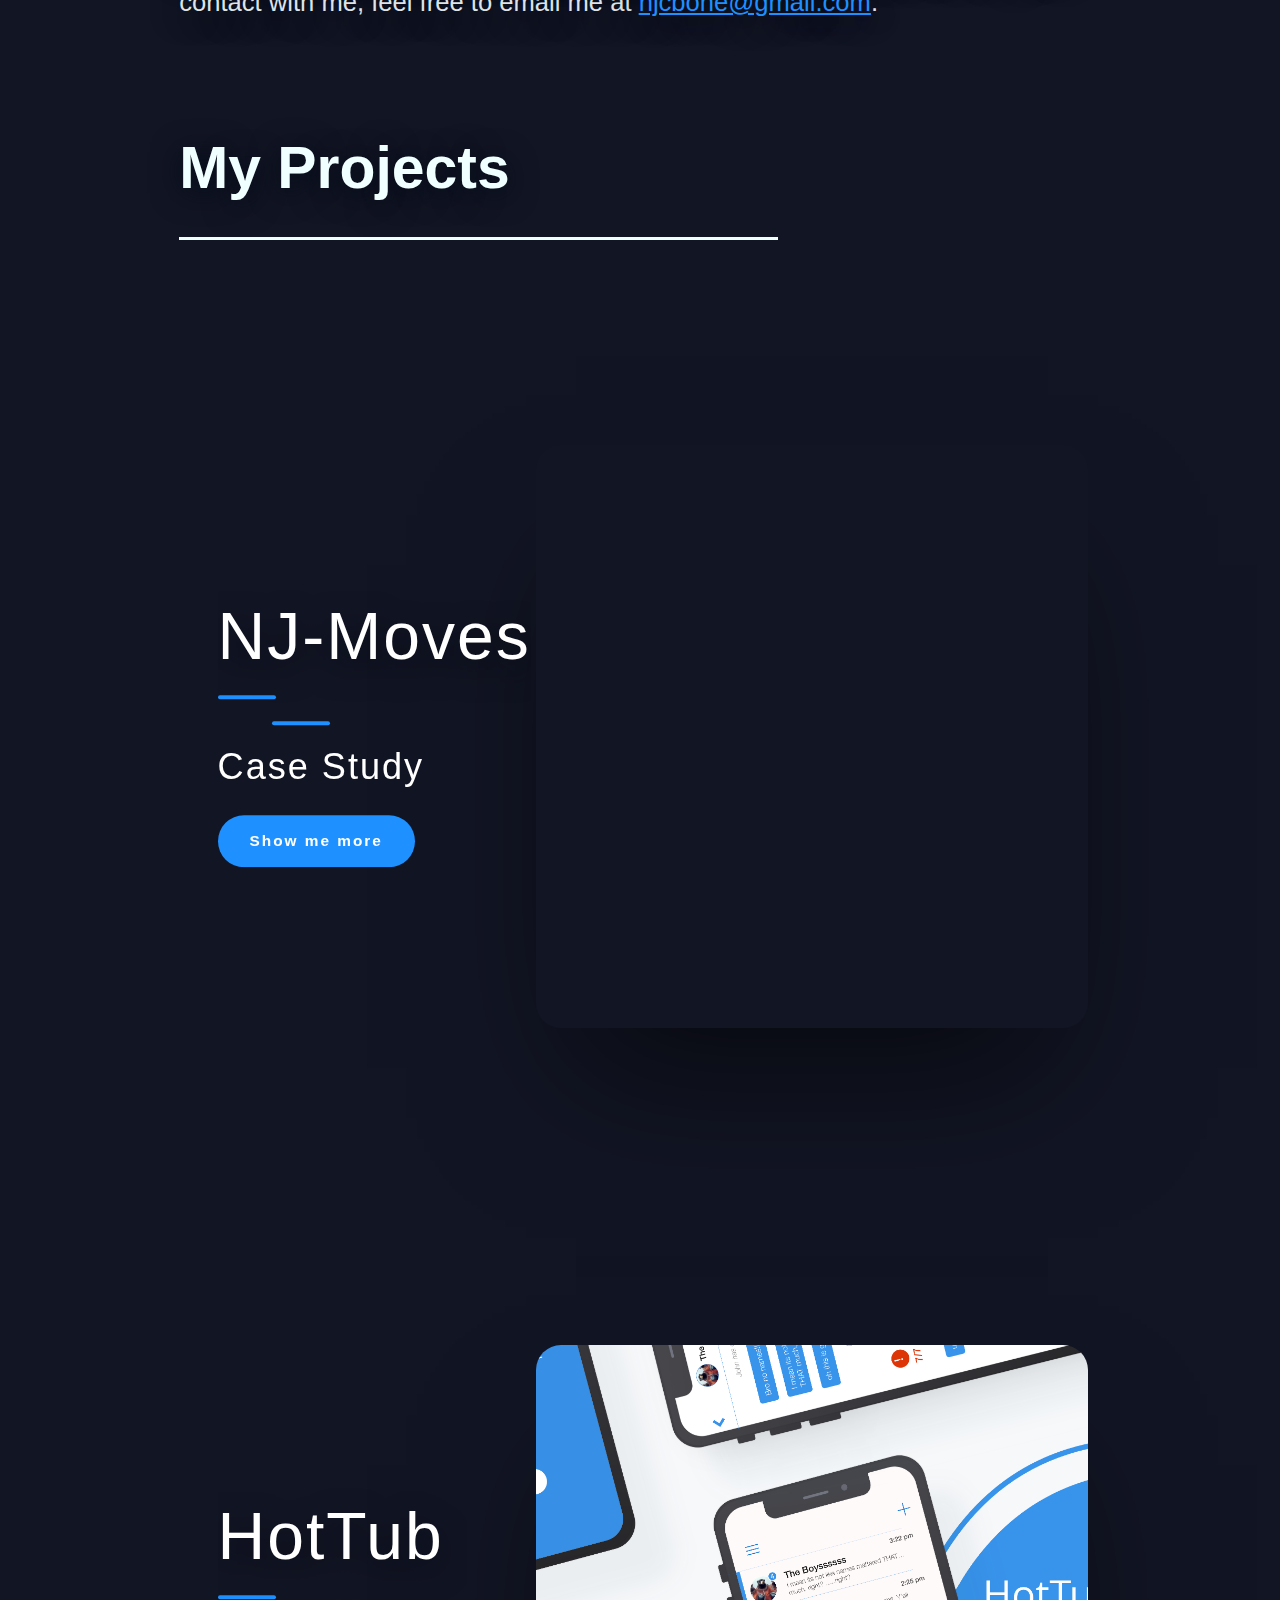
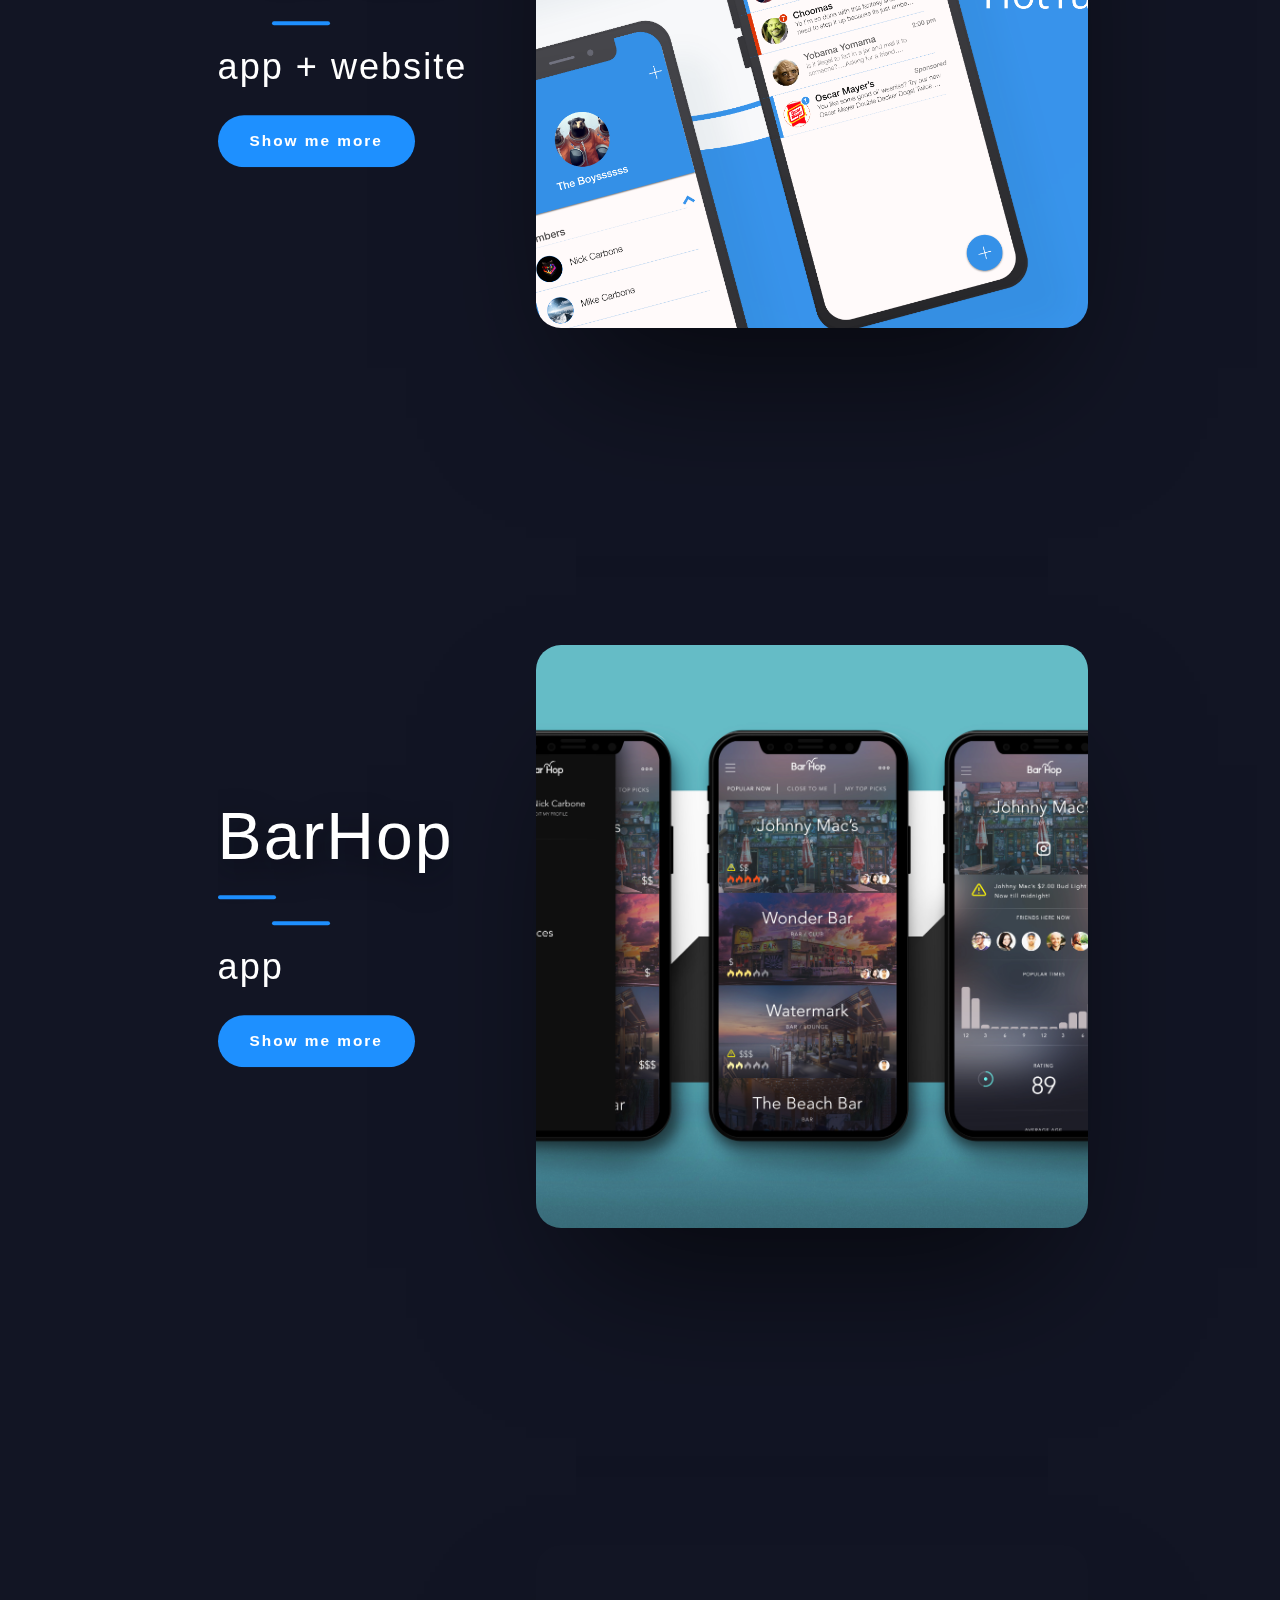
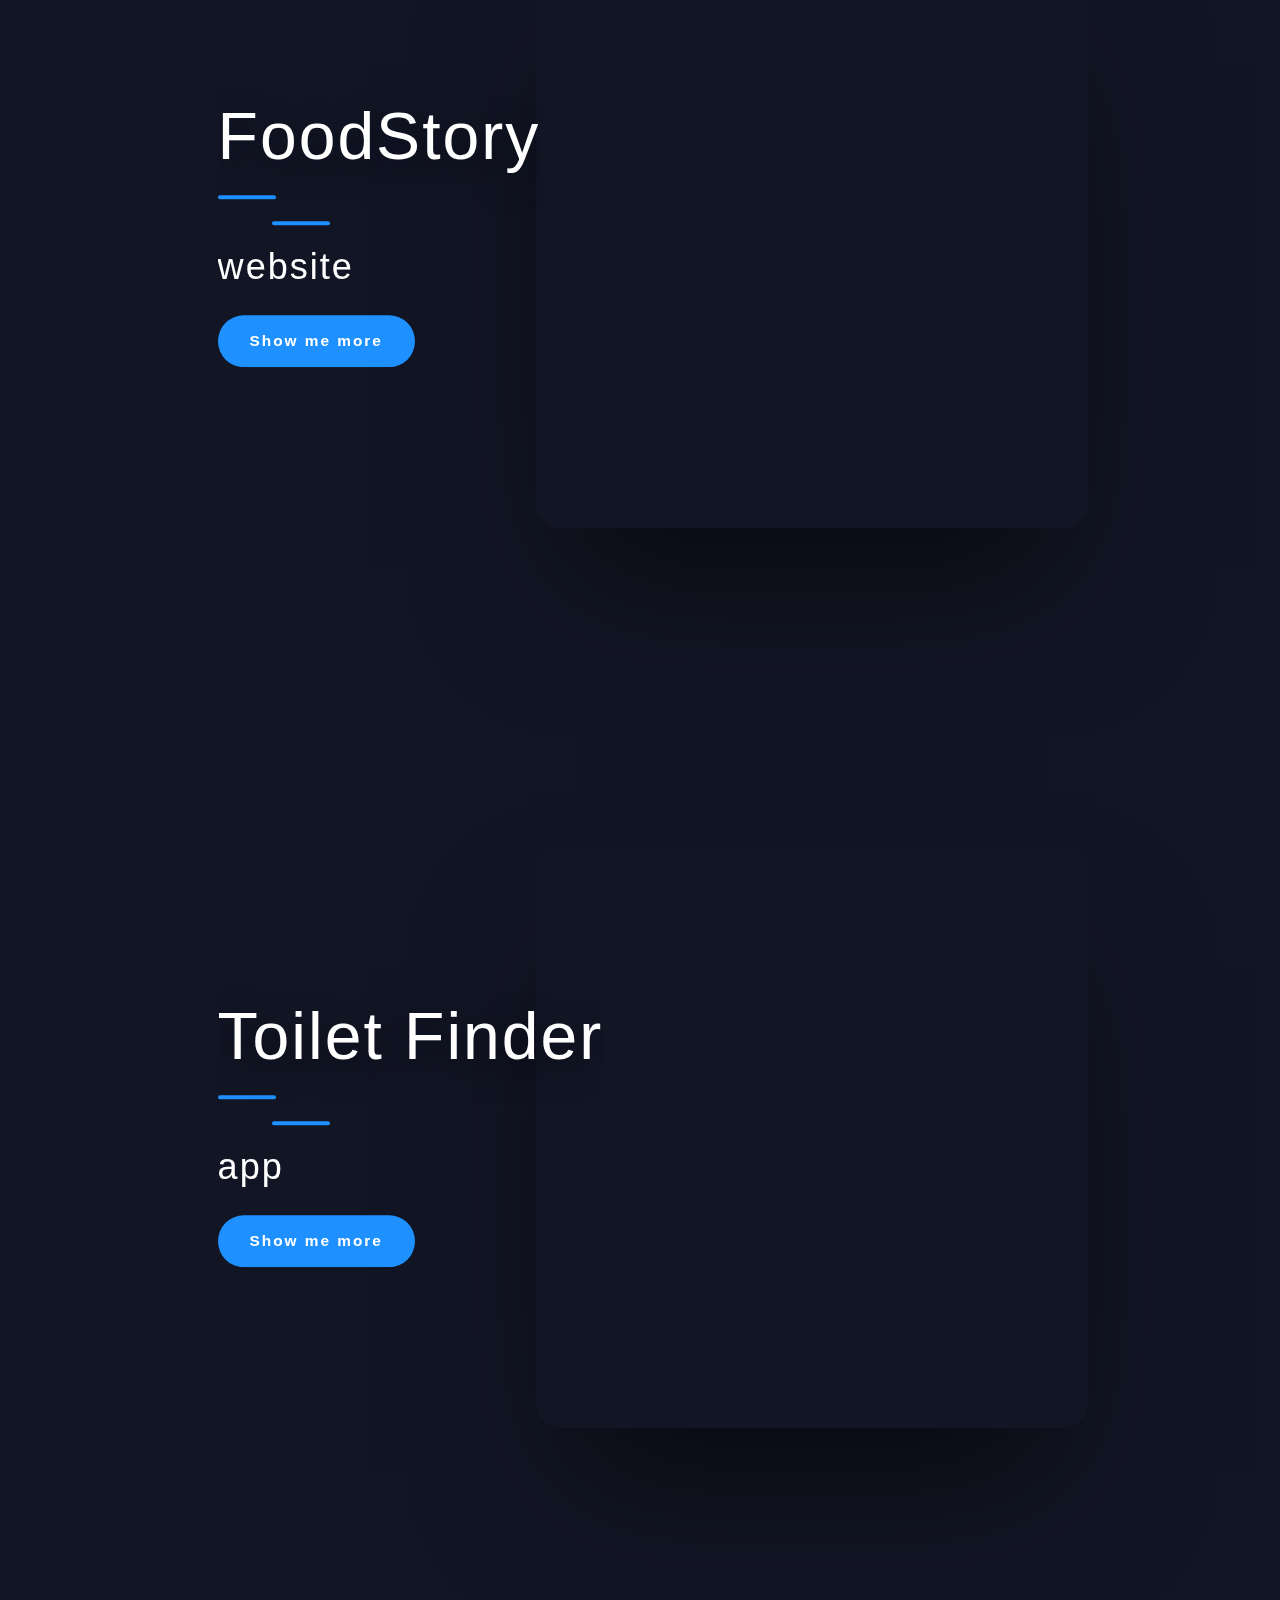
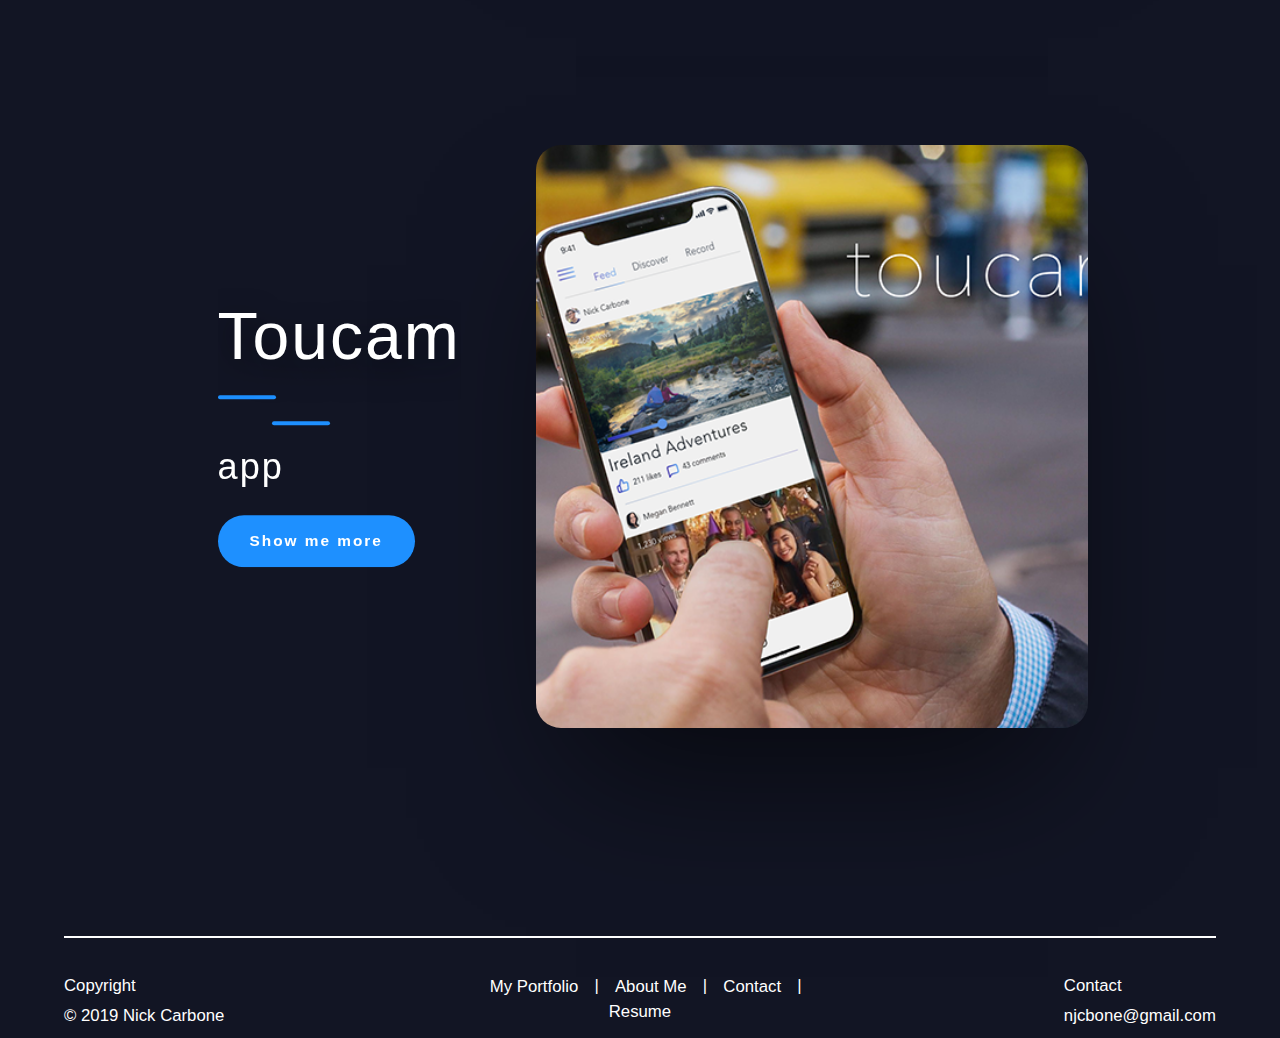
==== commit a00c3912: "Add files via upload" ====
--- a/index.html
+++ b/index.html
@@ -17,6 +17,15 @@
     <link href= " style.css" type = "text/css" rel= "stylesheet">
     <link rel="icon" href="./site_images/self.png">
     
+    <!-- Global site tag (gtag.js) - Google Analytics -->
+<script async src="https://www.googletagmanager.com/gtag/js?id=UA-116277308-1"></script>
+<script>
+  window.dataLayer = window.dataLayer || [];
+  function gtag(){dataLayer.push(arguments);}
+  gtag('js', new Date());
+
+  gtag('config', 'UA-116277308-1');
+</script>
 <meta name="viewport" content="width=device-width,initial-scale=1.0">
 </head>
 
@@ -52,7 +61,7 @@
           <div class = "underline">
           </div>
         </div>
-           <h2>I'm a Product Designer passionate about creating digital strategies,
+           <h2>I'm a User Experience Designer passionate about creating digital strategies,
                products and services for companies and&nbsp;startups.</h2>
     
          <div class="button-box">
@@ -71,7 +80,7 @@
       <div class="set-image-center3">
           <img class = "img-set3" src = "site_images/self.png">
       </div>
-<h2 id ="aboutdes">My name is Nick Carbone. I am a passionate and creative user experience designer. I construct meaningful and efficient solutions to user's problems by applying scenario-based design and utilizing the user-centered design process. At the moment, I am based in the New York City area. If you would like to get in contact with me, feel free to email me at&nbsp;<u id = "contact">njcbone@gmail.com</u>.</h2>
+<h2 id ="aboutdes">My name is Nick Carbone. I am a passionate and creative user experience designer. I construct meaningful and efficient solutions to user's problems by applying scenario-based design and utilizing the user-centered design process. At the moment, I am based in Princeton, New Jersey. If you would like to get in contact with me, feel free to email me at&nbsp;<u id = "contact">njcbone@gmail.com</u>.</h2>
         
 <!-- </div>-->
     
@@ -81,6 +90,26 @@
 </div> 
     
 <div class = "sendback">     
+
+     <div class="fullpage__slide">   
+    <div class="title">
+                <h4 id ="title__text">NJ-Moves</h4>
+                <div class="border"><span></span><span></span>
+                </div>
+                <p class="title__lead">Case Study</p>
+                <div class="btn-wrap">
+                    <a class="btn" href="./nj-moves2.html">Show me more</a>
+                </div>
+            </div>
+    <a class="image image--works6" href="./nj-moves2.html">
+                <div class="image__over">
+                  <div class="image__cover"></div>
+                  <div class="image__cover"></div>
+                </div>
+        </a>
+ </div>
+    
+    
  <div class="fullpage__slide">   
     <div class="title">
                 <h4 id ="title__text">HotTub</h4>
--- a/style.css
+++ b/style.css
@@ -364,7 +364,12 @@
     margin-block-start: .4em;
     margin-block-end: .6em;
 }
-    
+
+.image--works6 {
+    background: url("./site_images/NJ-Moves_GridMock.png") no-repeat center;
+    background-size: cover;
+}
+
 .image--works {
     background: url("./site_images/hottub-cover.png") no-repeat center;
     background-size: cover;
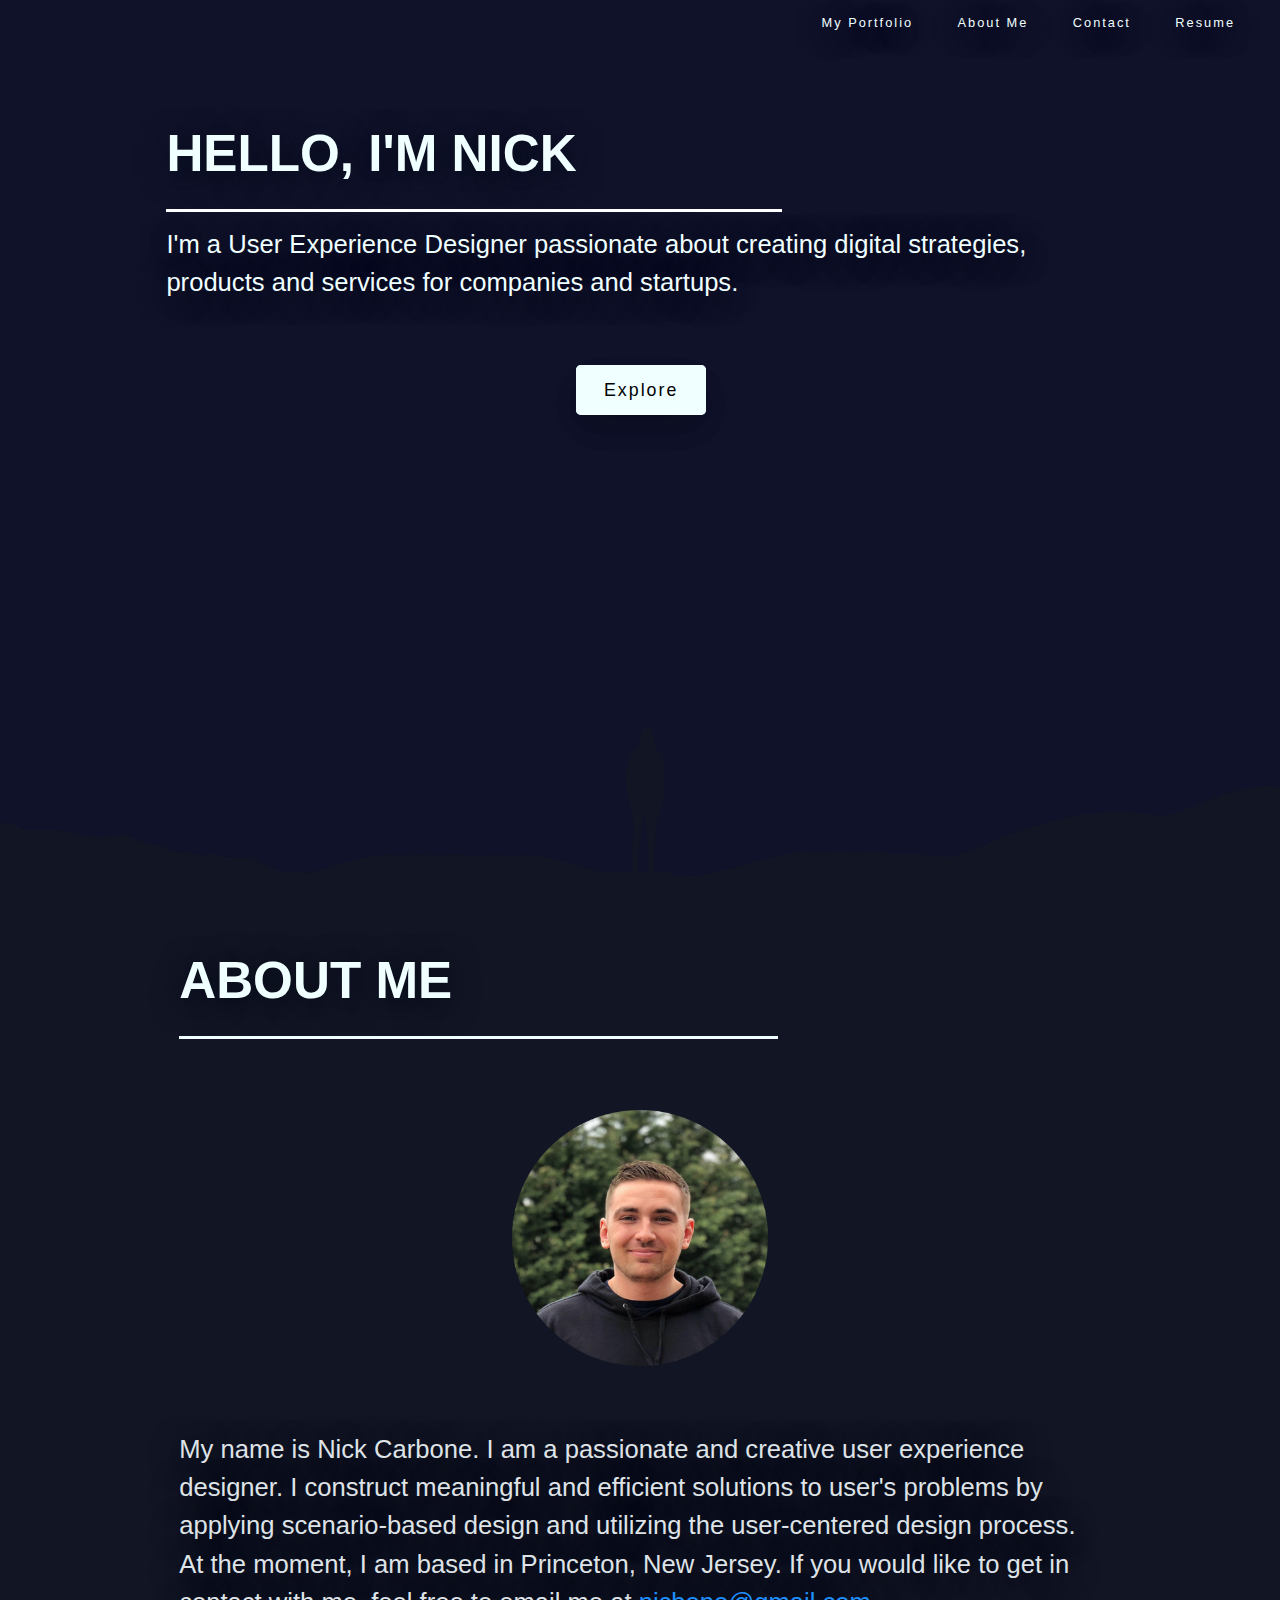
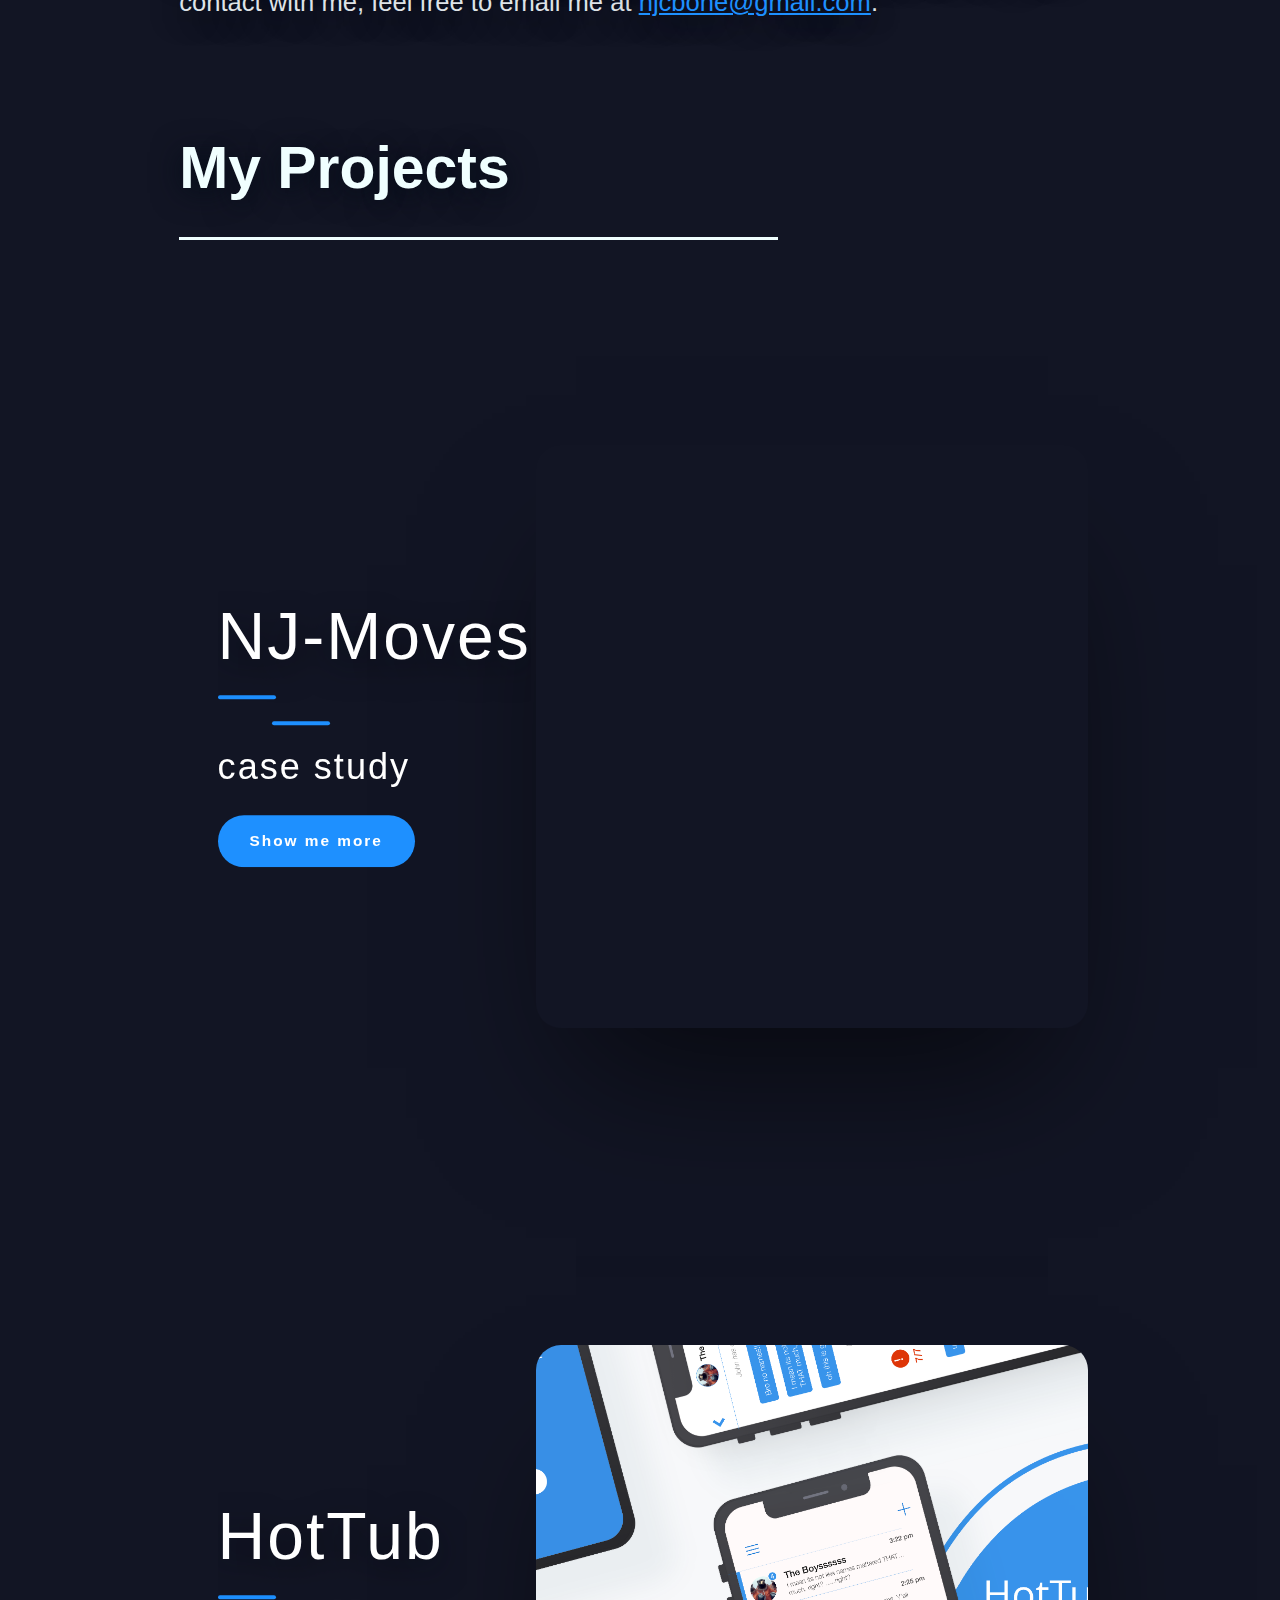
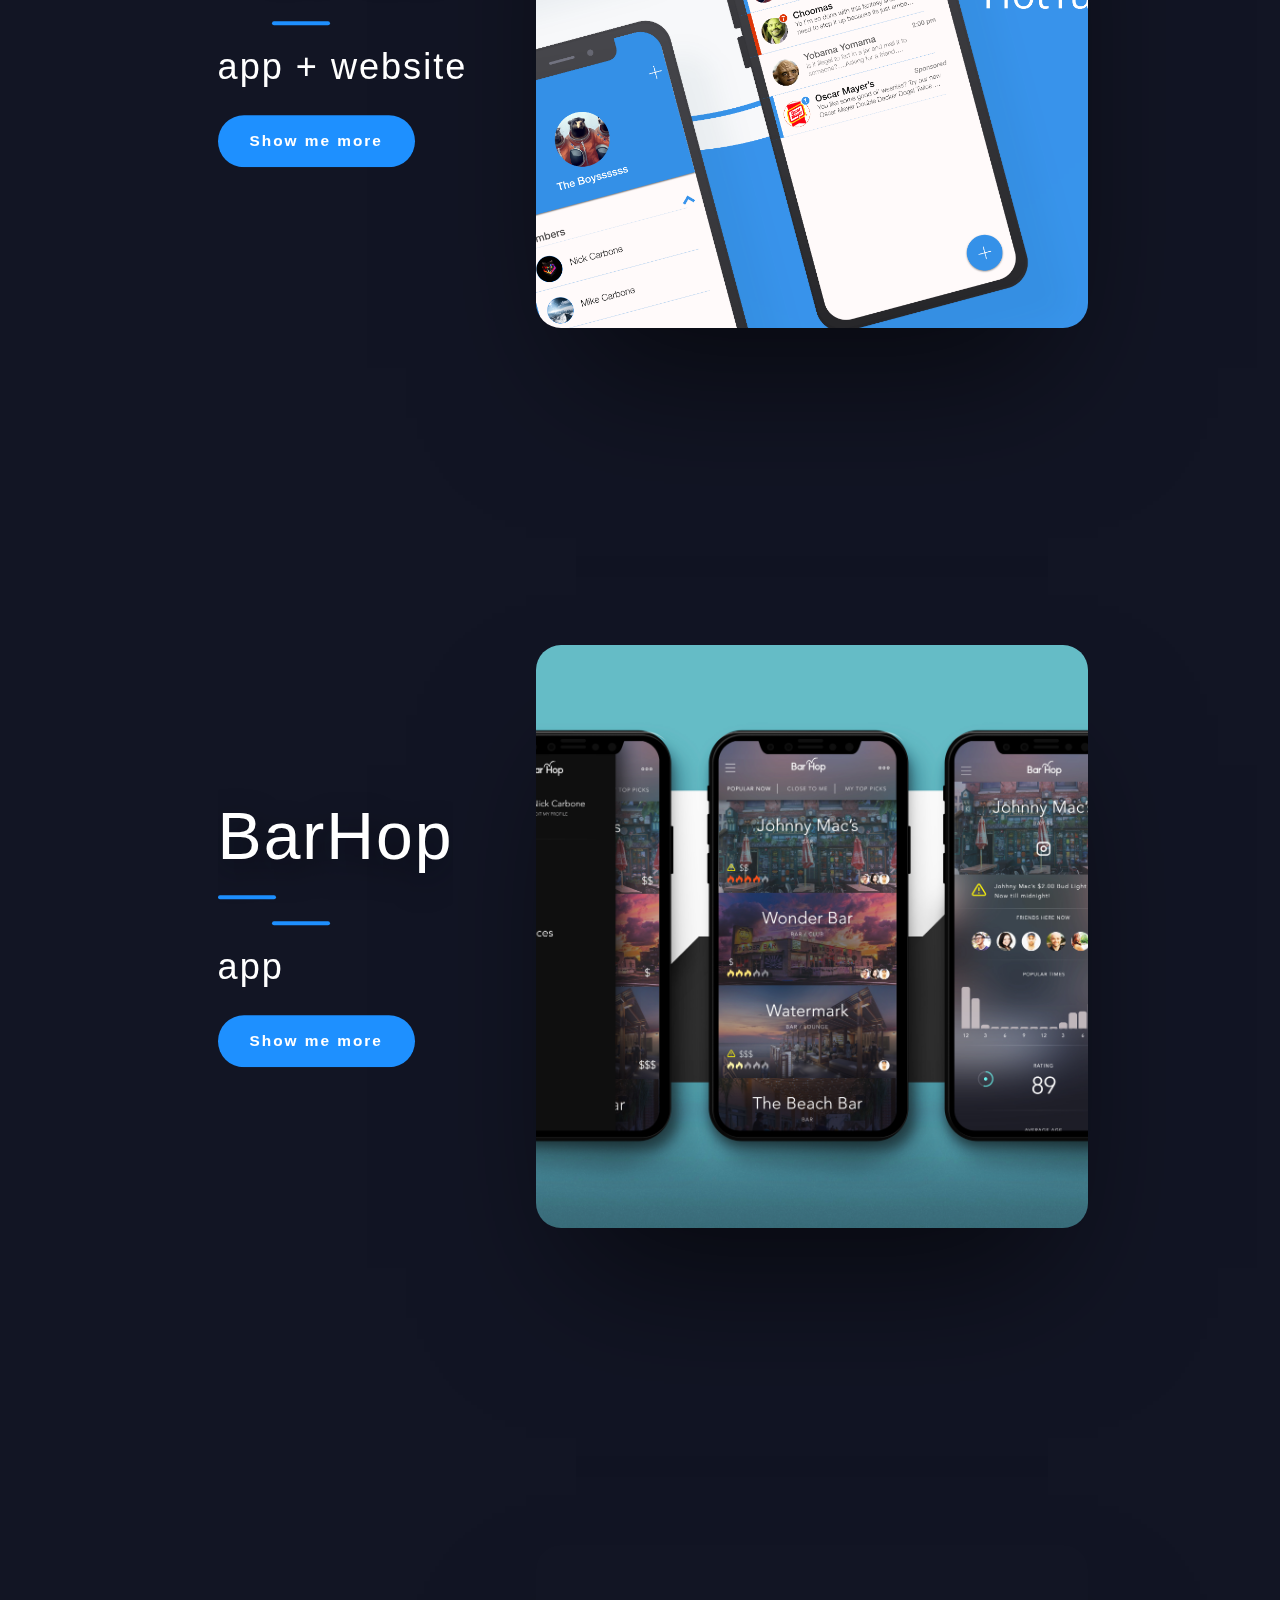
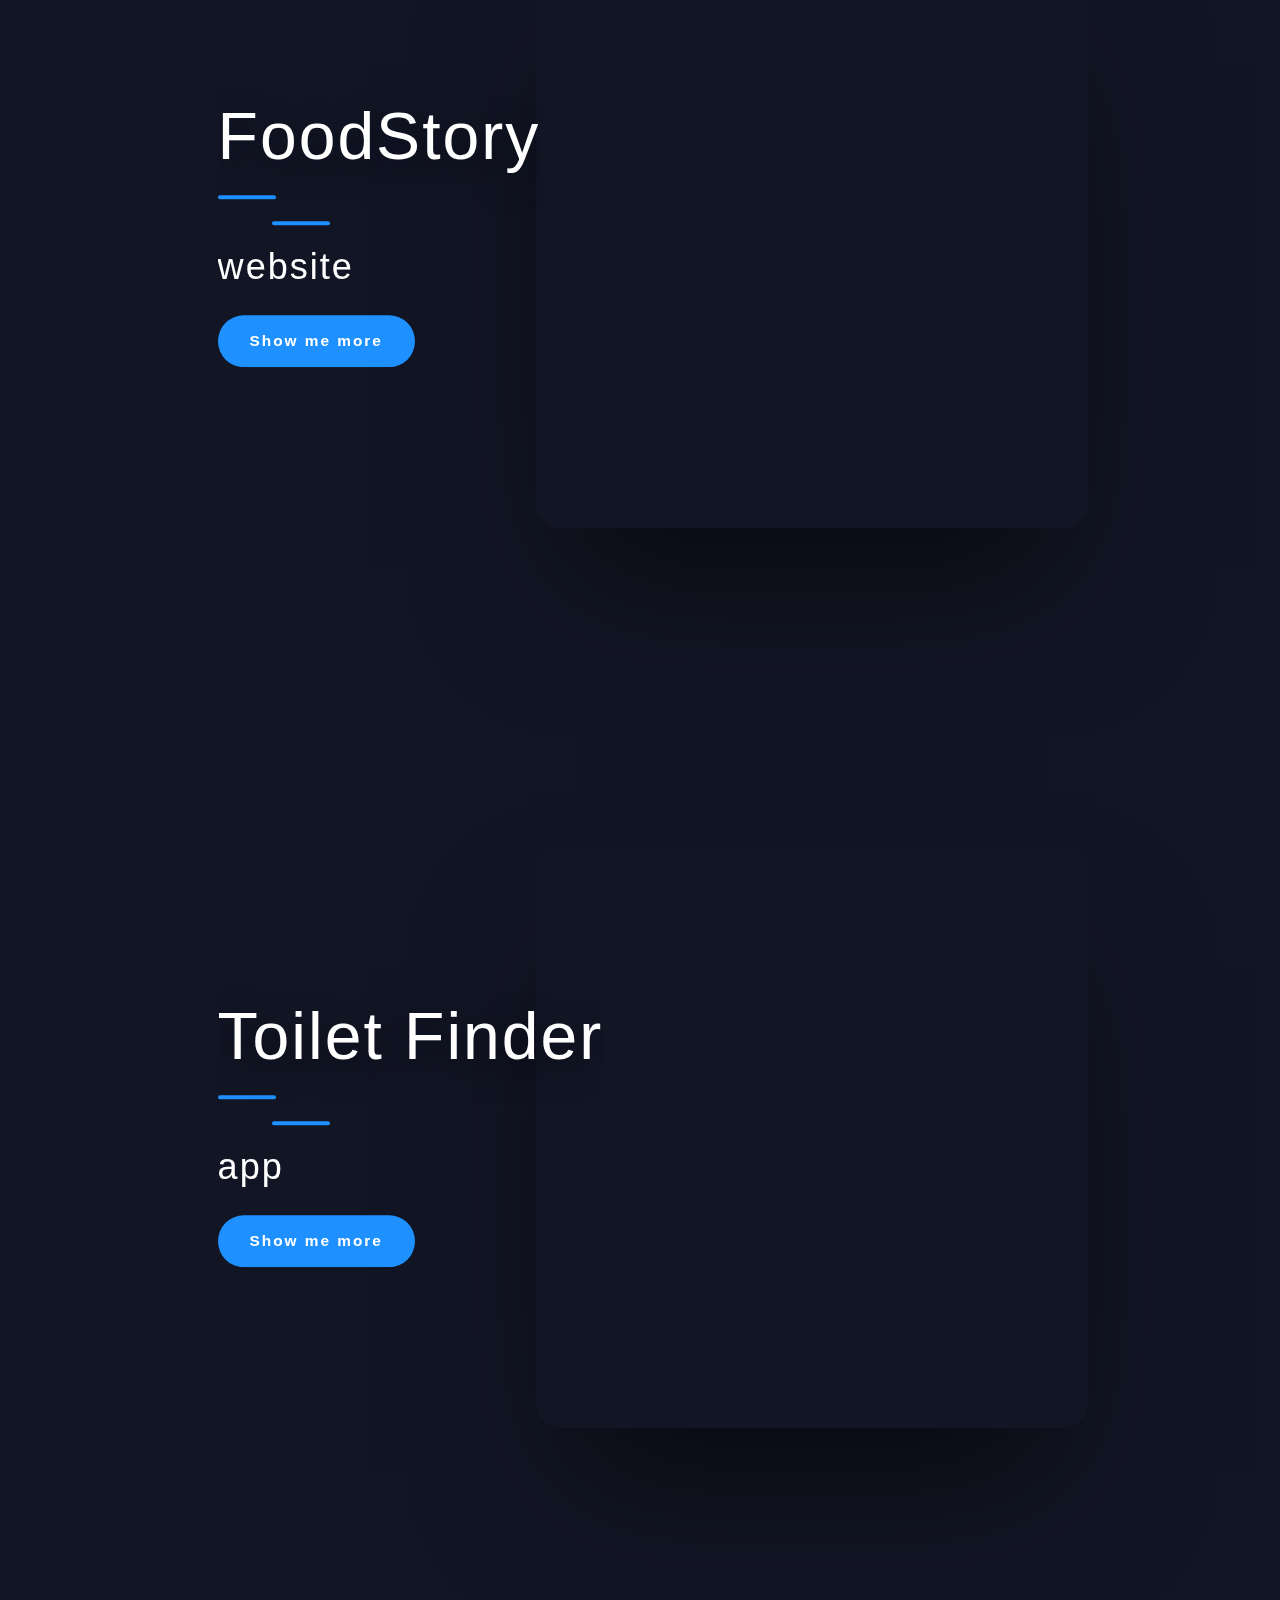
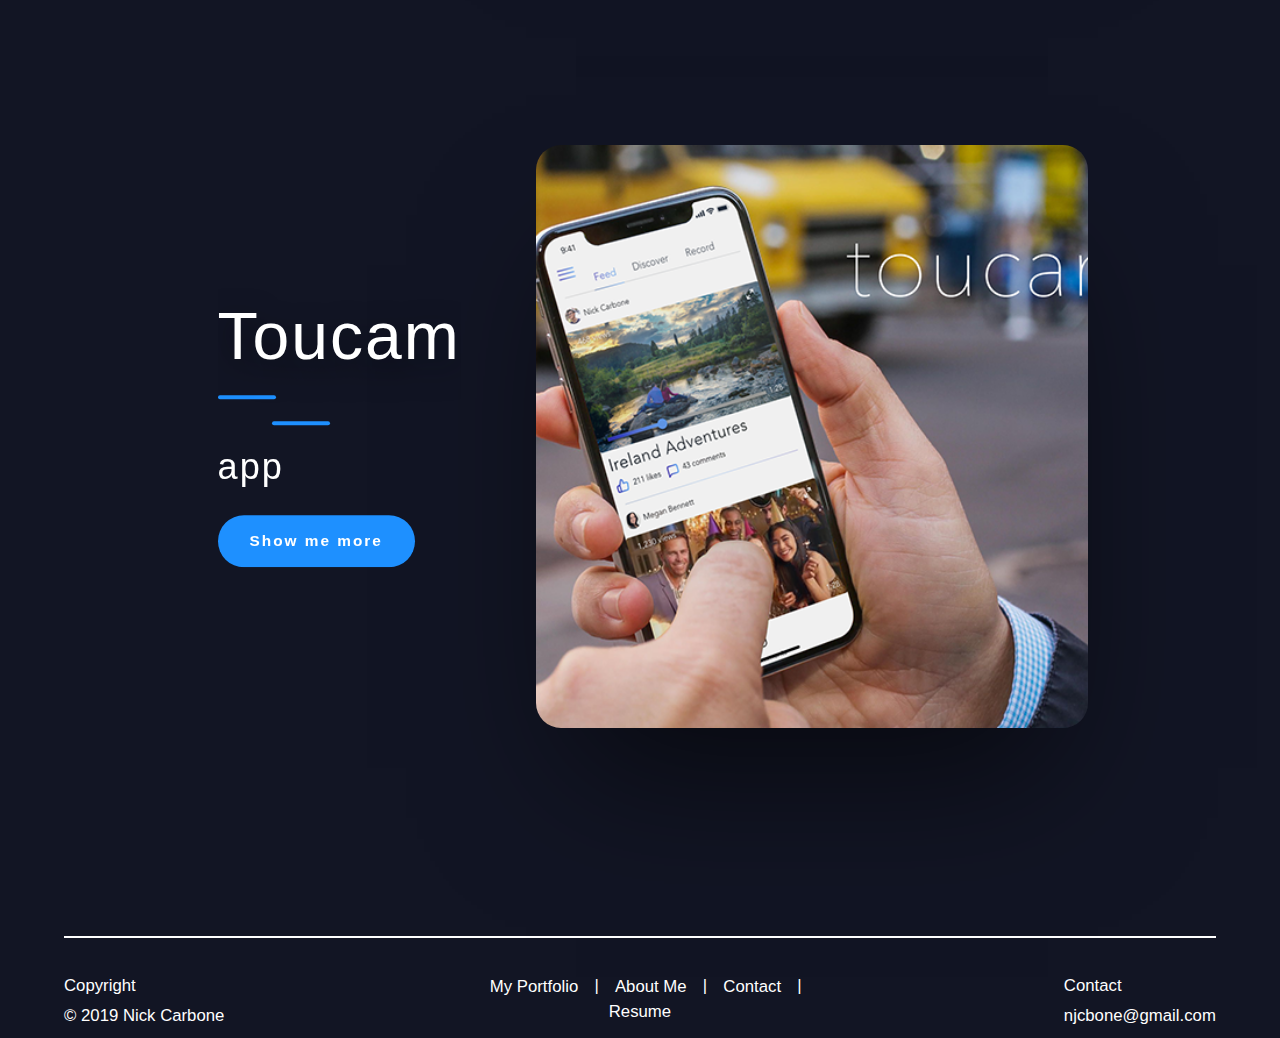
==== commit cb056d2a: "Add files via upload" ====
--- a/index.html
+++ b/index.html
@@ -96,7 +96,7 @@
                 <h4 id ="title__text">NJ-Moves</h4>
                 <div class="border"><span></span><span></span>
                 </div>
-                <p class="title__lead">Case Study</p>
+                <p class="title__lead">case study</p>
                 <div class="btn-wrap">
                     <a class="btn" href="./nj-moves2.html">Show me more</a>
                 </div>
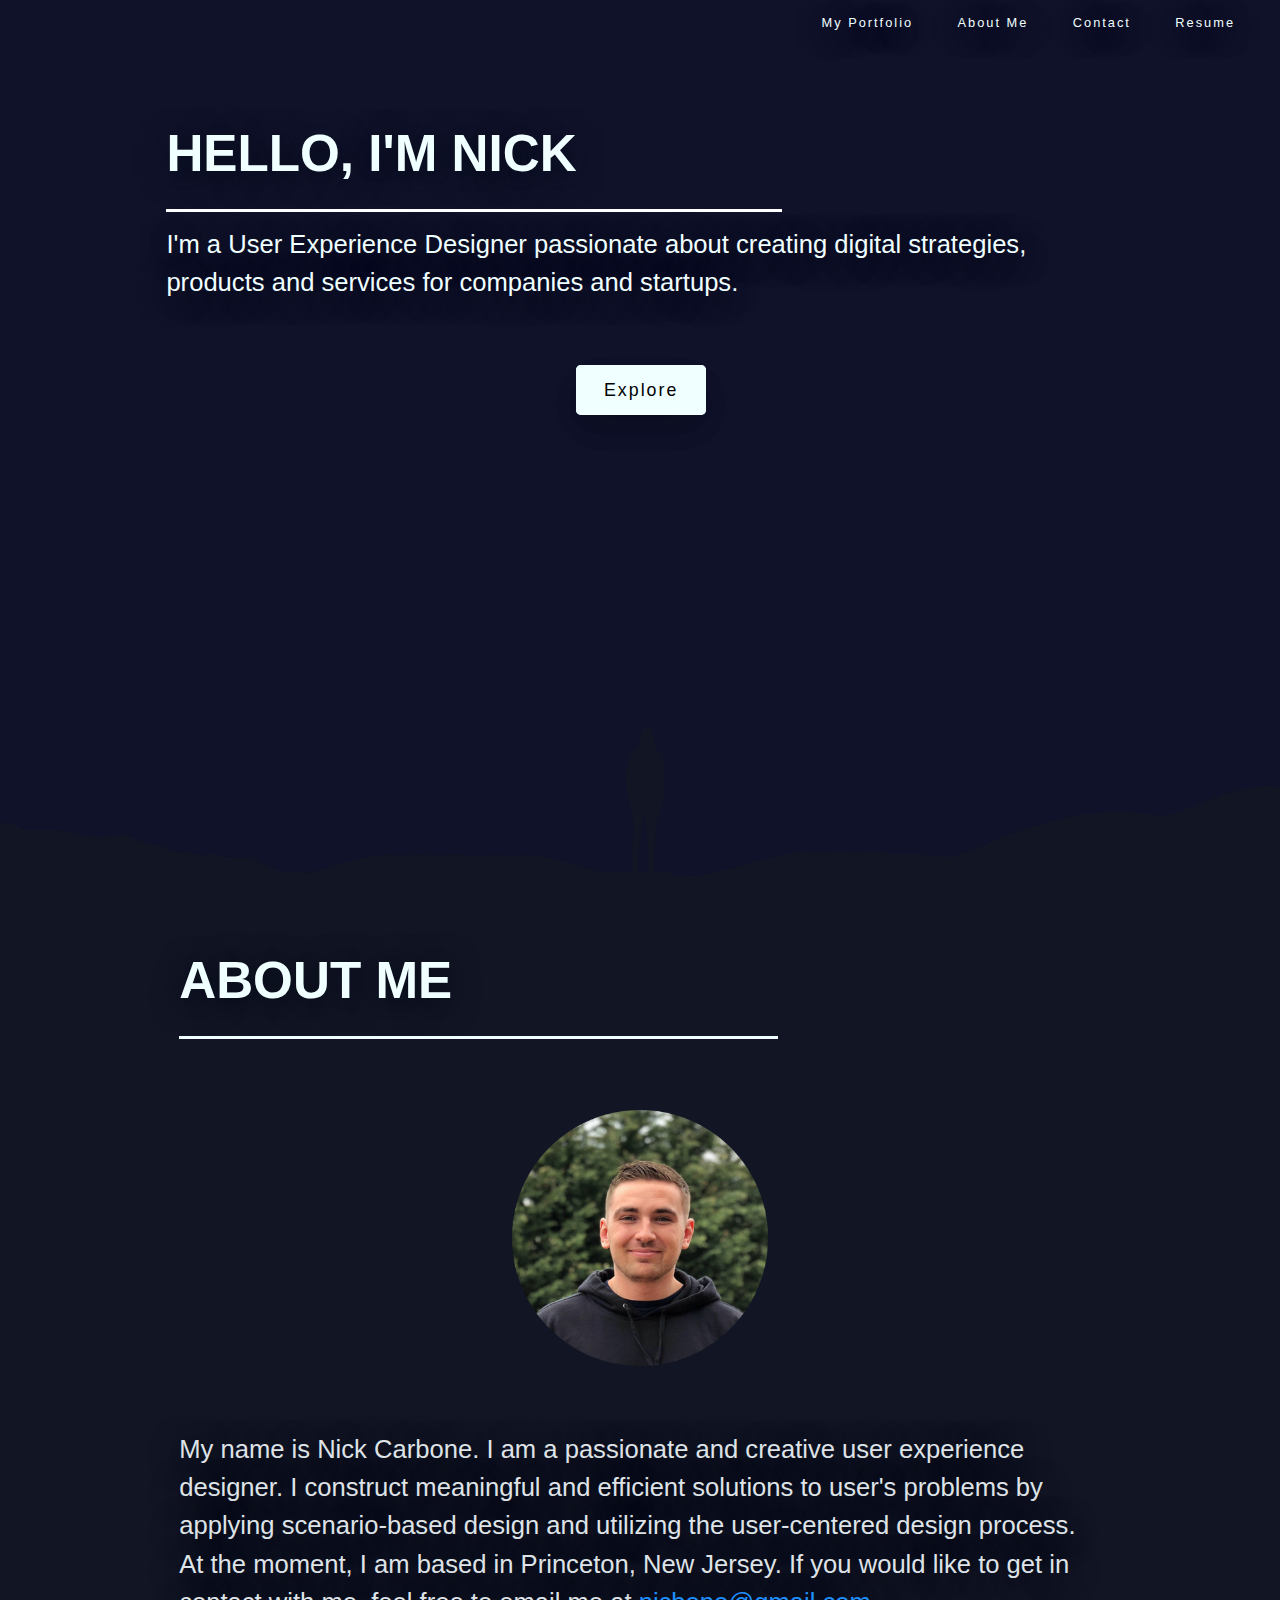
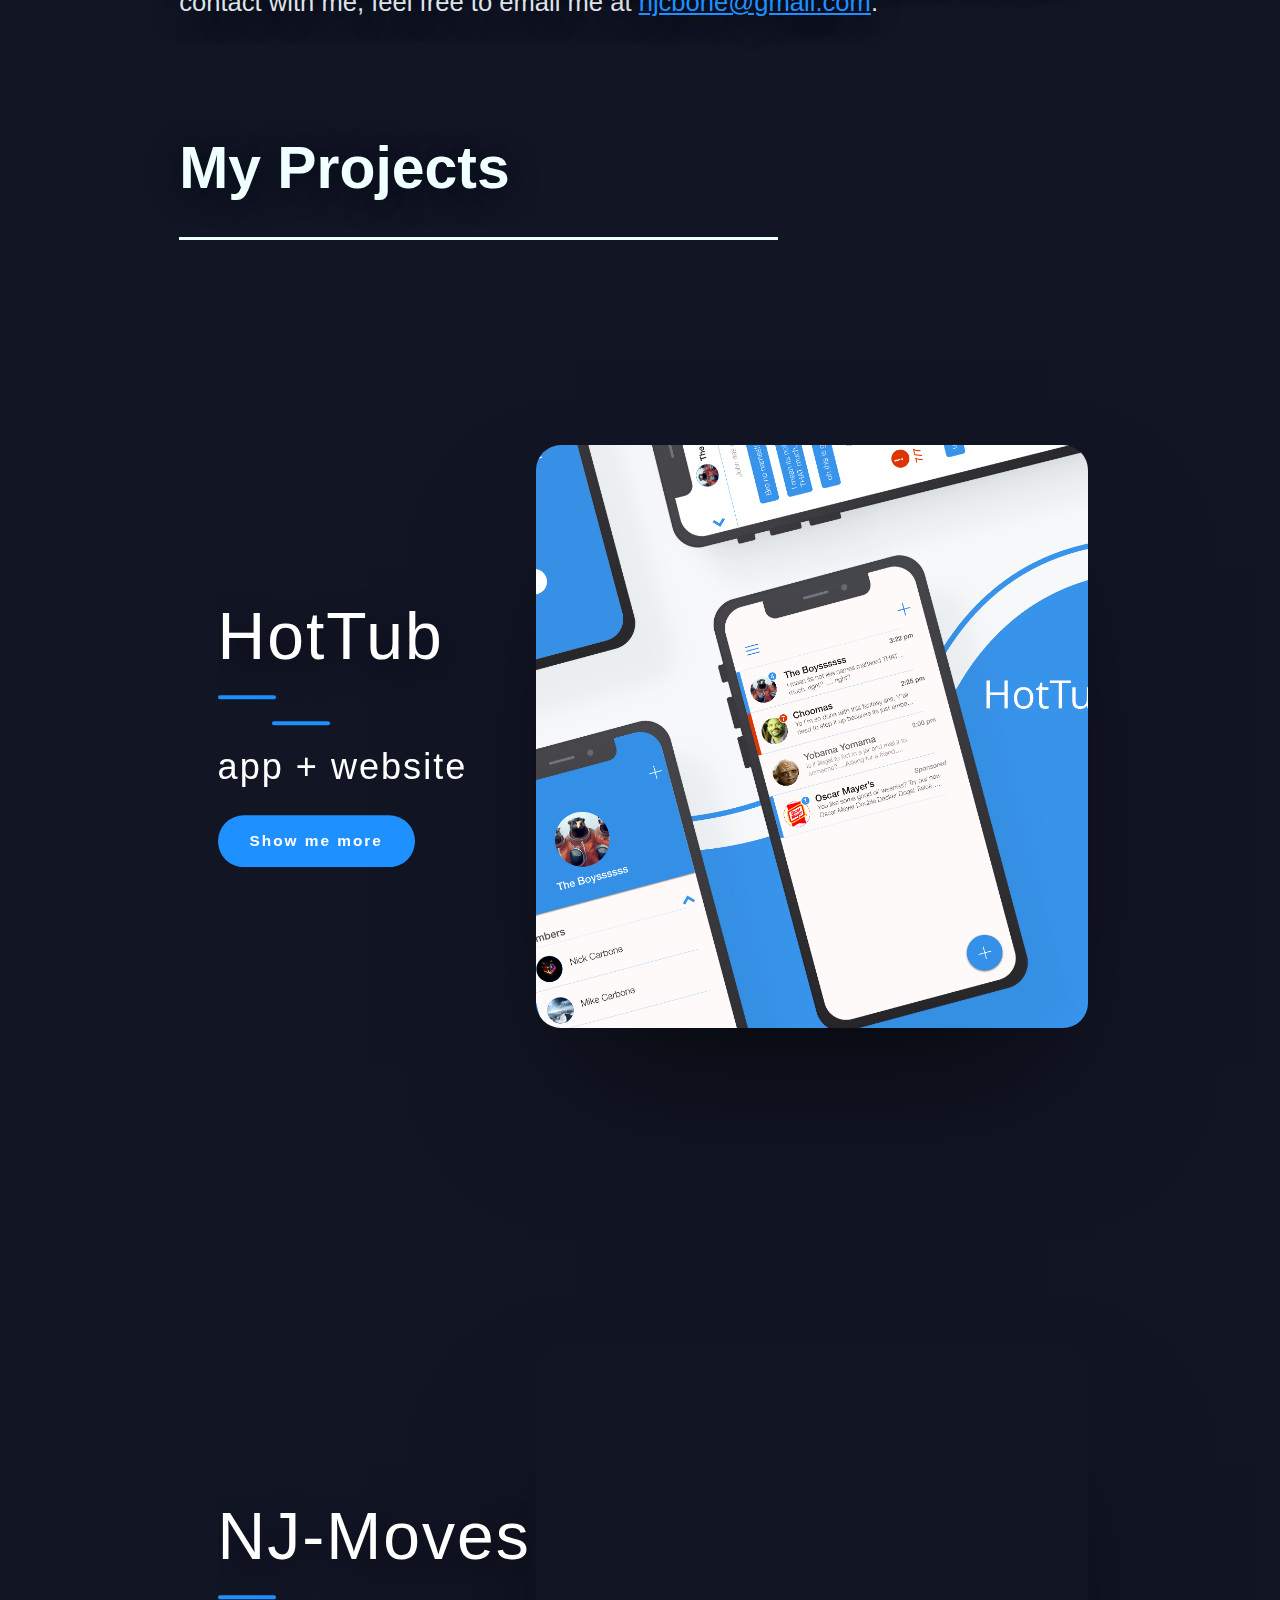
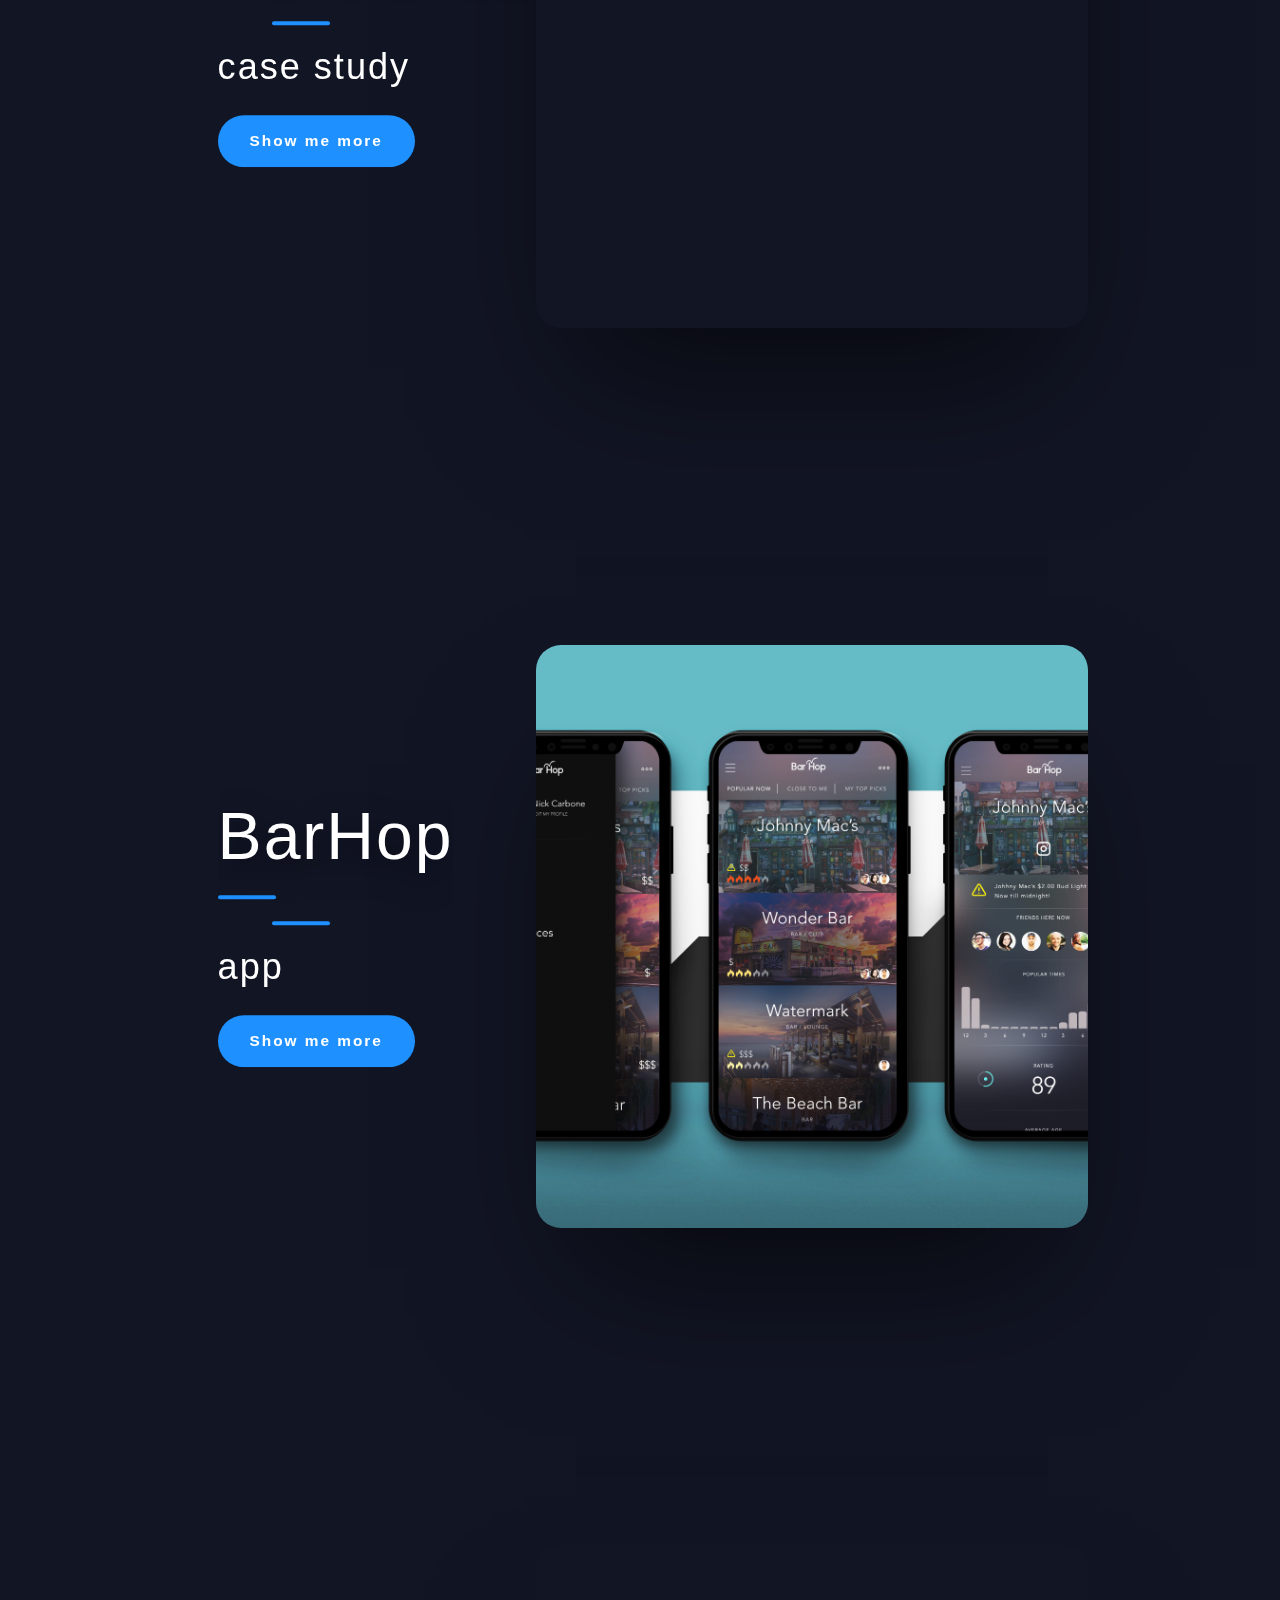
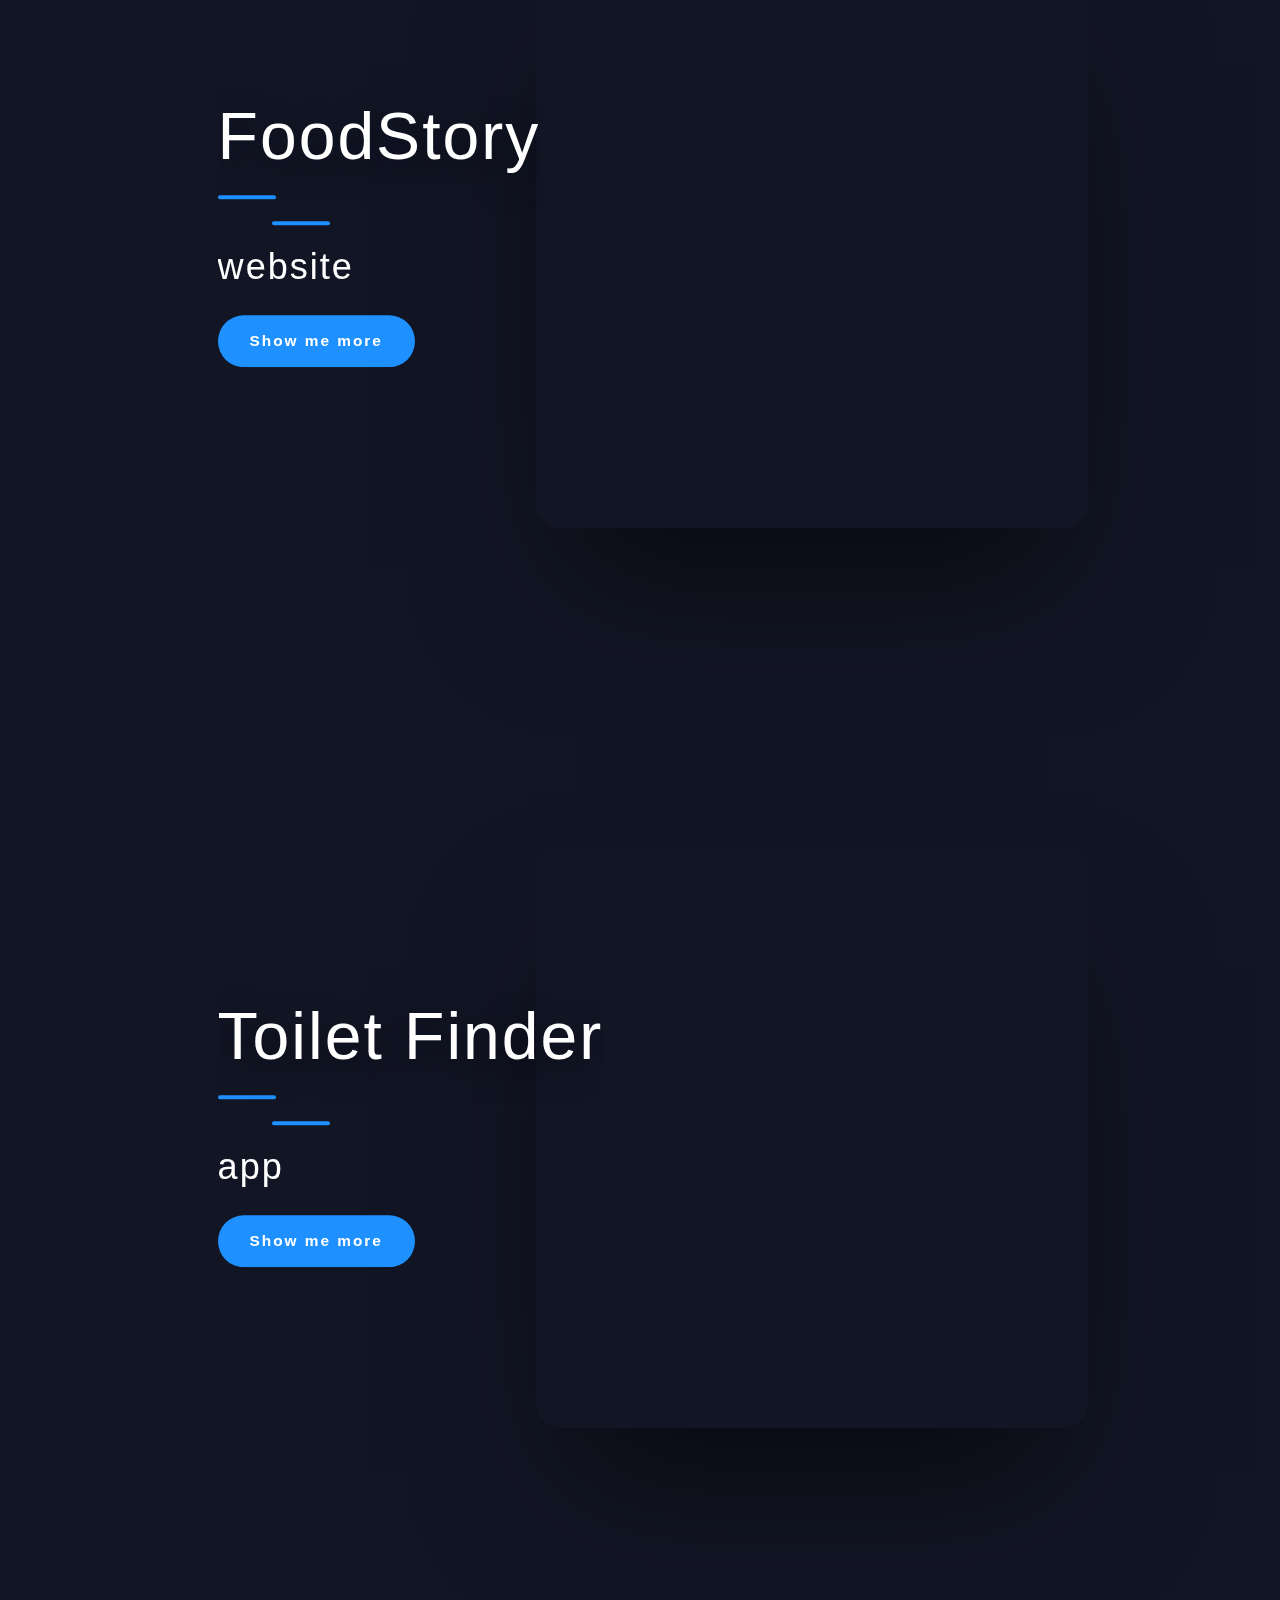
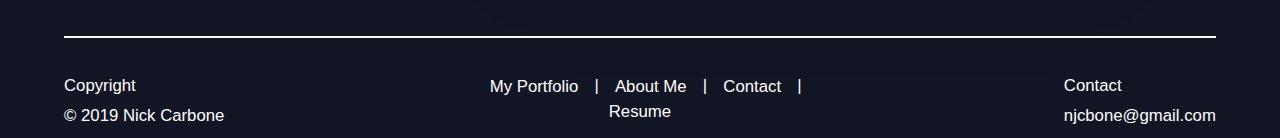
==== commit 6002bdbc: "Add files via upload" ====
--- a/index.html
+++ b/index.html
@@ -89,38 +89,39 @@
     <div class = "underline2"></div>
 </div> 
     
-<div class = "sendback">     
-
+<div class = "sendback">   
+    
+    
+    
      <div class="fullpage__slide">   
     <div class="title">
-                <h4 id ="title__text">NJ-Moves</h4>
-                <div class="border"><span></span><span></span>
-                </div>
-                <p class="title__lead">case study</p>
-                <div class="btn-wrap">
-                    <a class="btn" href="./nj-moves2.html">Show me more</a>
-                </div>
-            </div>
-    <a class="image image--works6" href="./nj-moves2.html">
+                <h4 id ="title__text">HotTub</h4>
+                <div class="border"><span></span><span></span>
+                </div>
+                <p class="title__lead">app + website</p>
+                <div class="btn-wrap">
+                    <a class="btn" href="./hottub.html">Show me more</a>
+                </div>
+            </div>
+    <a class="image image--works" href="./hottub.html">
                 <div class="image__over">
                   <div class="image__cover"></div>
                   <div class="image__cover"></div>
                 </div>
         </a>
  </div>
-    
-    
- <div class="fullpage__slide">   
-    <div class="title">
-                <h4 id ="title__text">HotTub</h4>
-                <div class="border"><span></span><span></span>
-                </div>
-                <p class="title__lead">app + website</p>
-                <div class="btn-wrap">
-                    <a class="btn" href="./hottub.html">Show me more</a>
-                </div>
-            </div>
-    <a class="image image--works" href="./hottub.html">
+
+     <div class="fullpage__slide">   
+    <div class="title">
+                <h4 id ="title__text">NJ-Moves</h4>
+                <div class="border"><span></span><span></span>
+                </div>
+                <p class="title__lead">case study</p>
+                <div class="btn-wrap">
+                    <a class="btn" href="./nj-moves2.html">Show me more</a>
+                </div>
+            </div>
+    <a class="image image--works6" href="./nj-moves2.html">
                 <div class="image__over">
                   <div class="image__cover"></div>
                   <div class="image__cover"></div>
@@ -184,7 +185,7 @@
     </div>
     
     
-      <div class="fullpage__slide">   
+   <!--   <div class="fullpage__slide">   
     <div class="title">
                 <h4 id ="title__text">Toucam</h4>
                 <div class="border"><span></span><span></span>
@@ -201,7 +202,7 @@
                 </div>
         </a>   
     </div>
-</div>
+</div> -->
     
     
 <div class="footer-spacing">
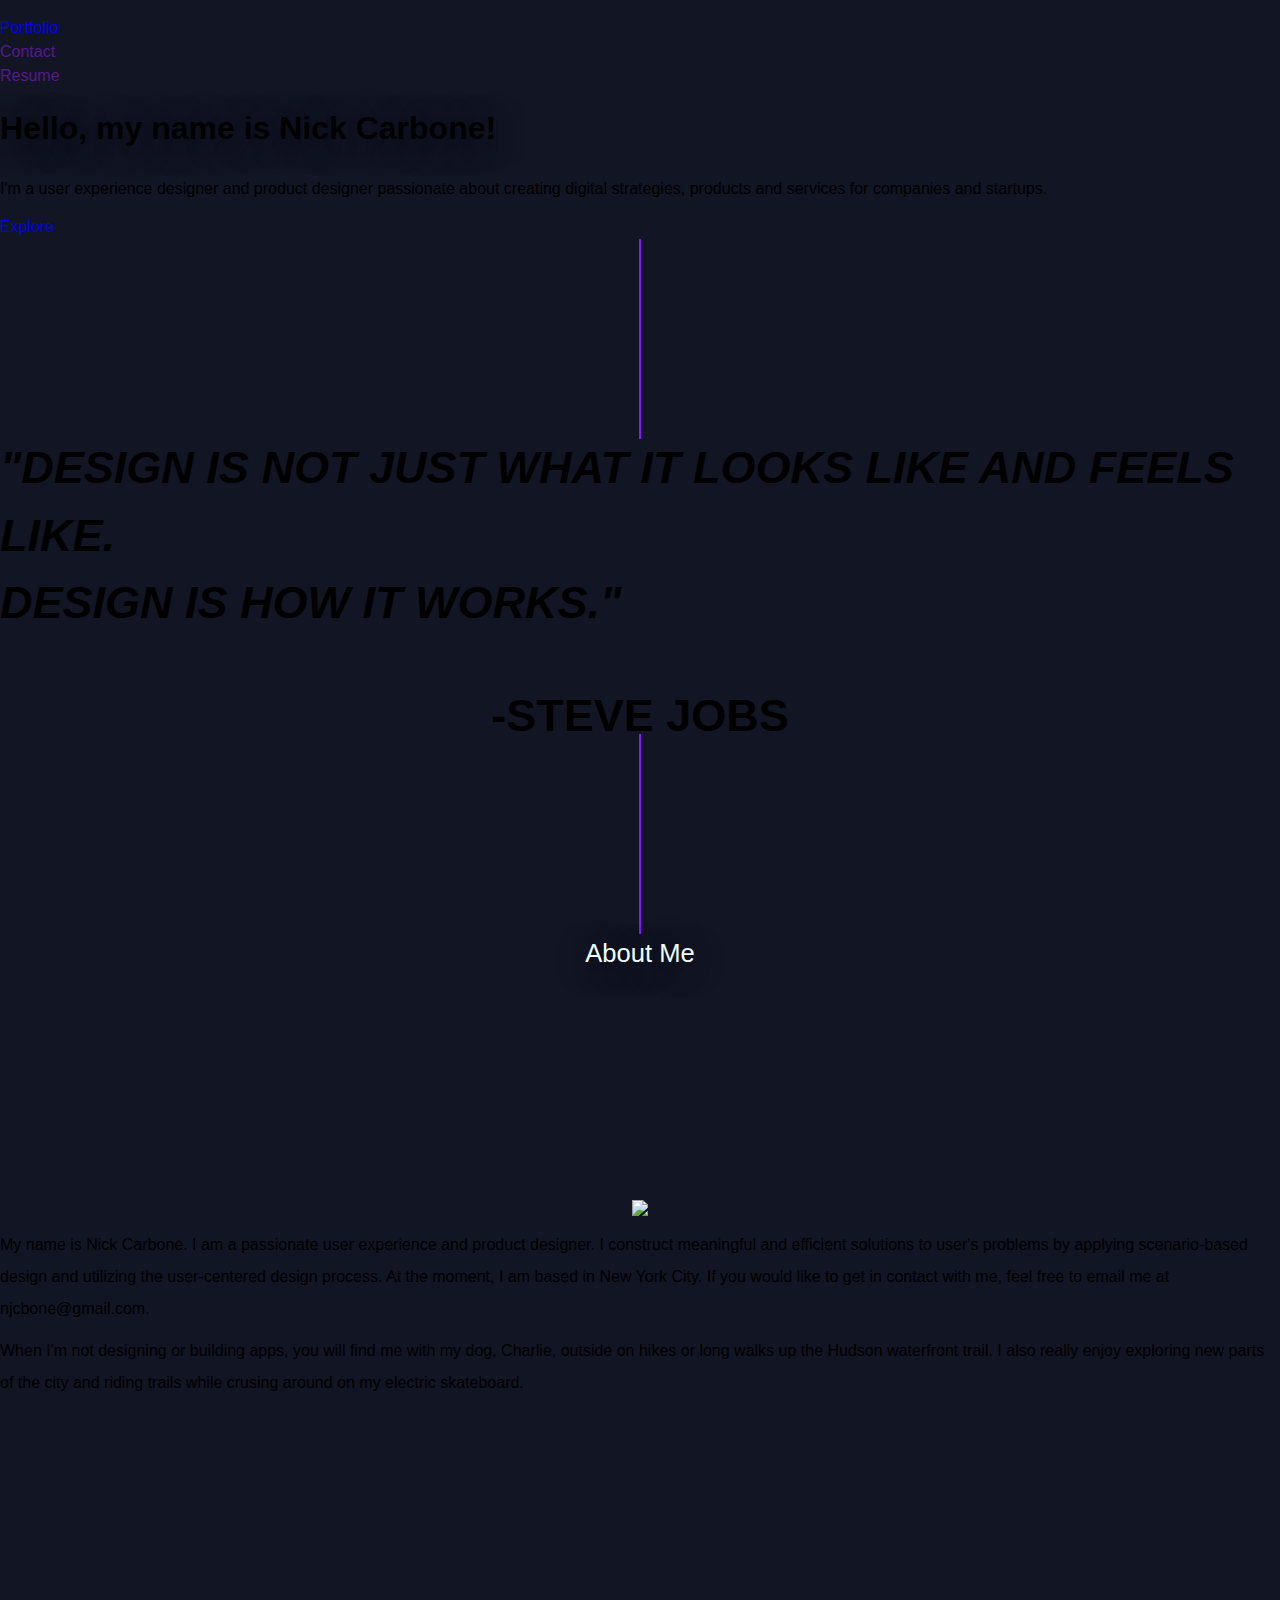
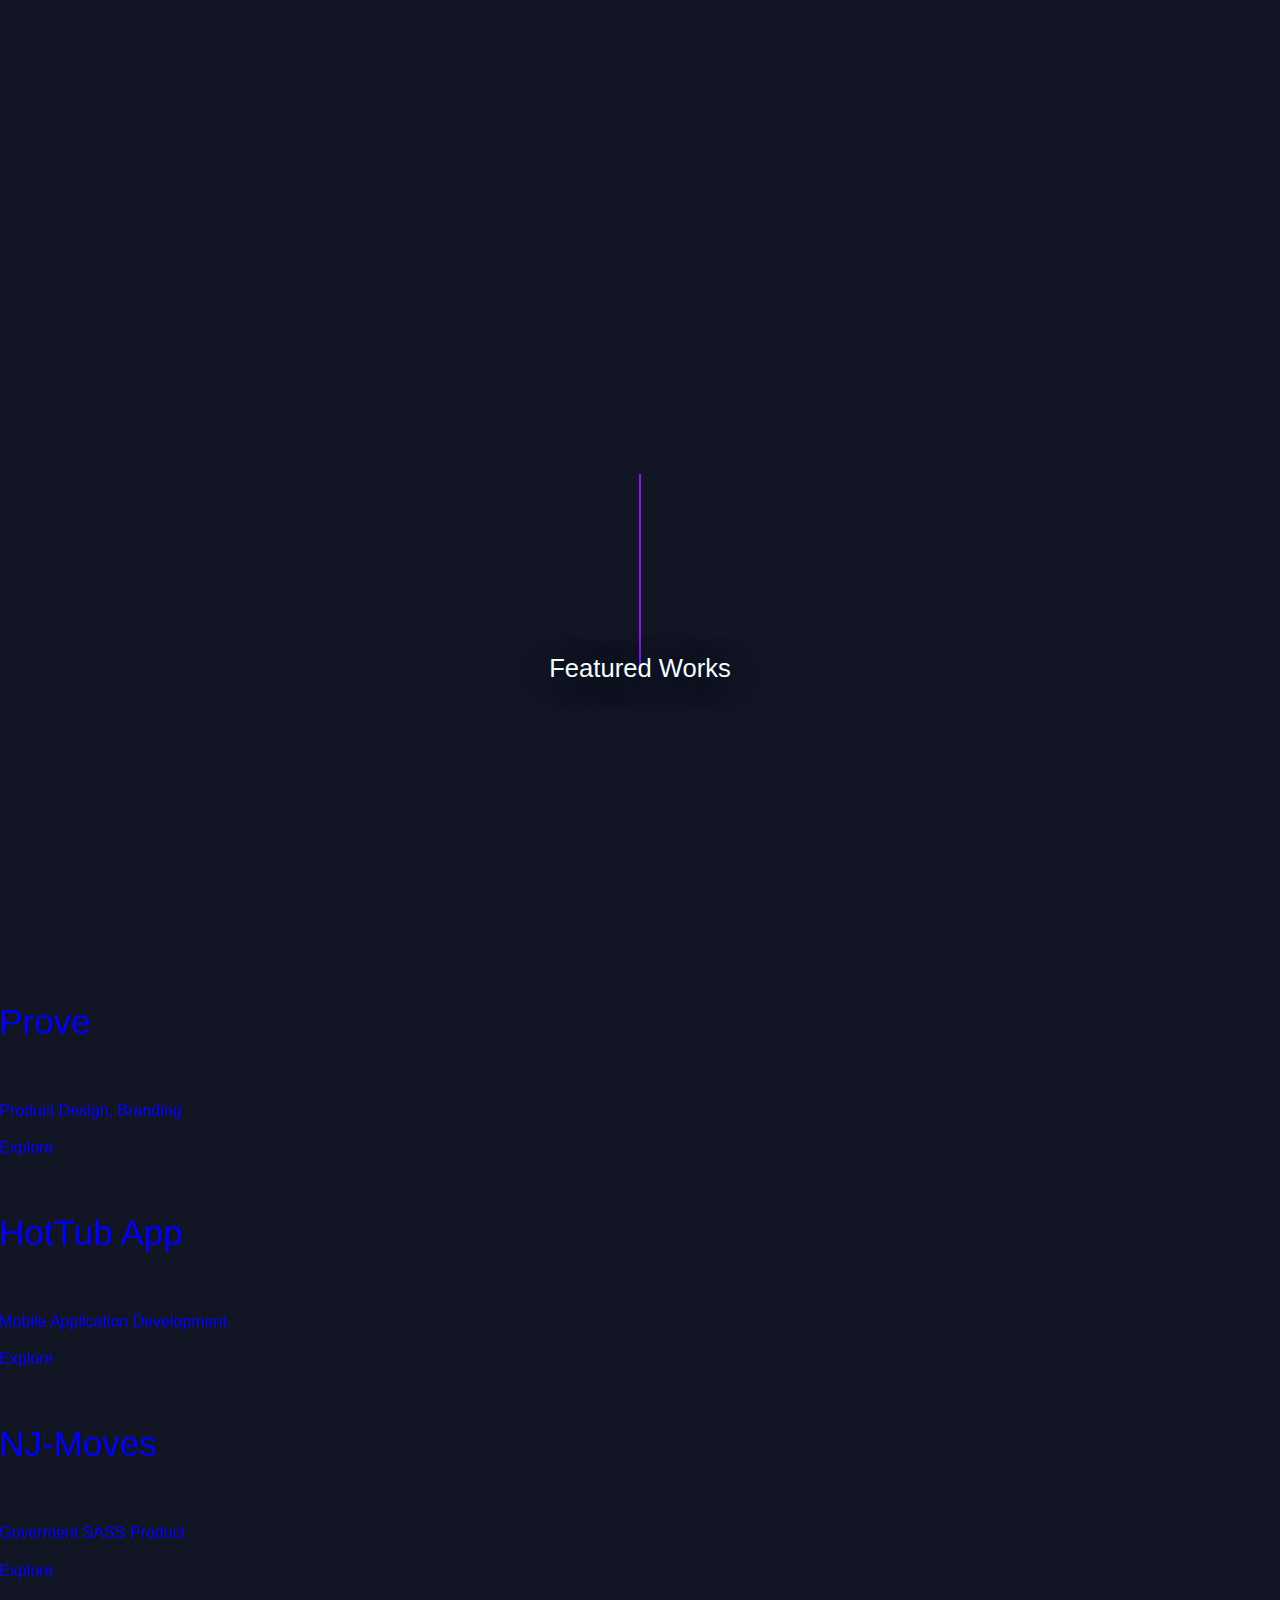
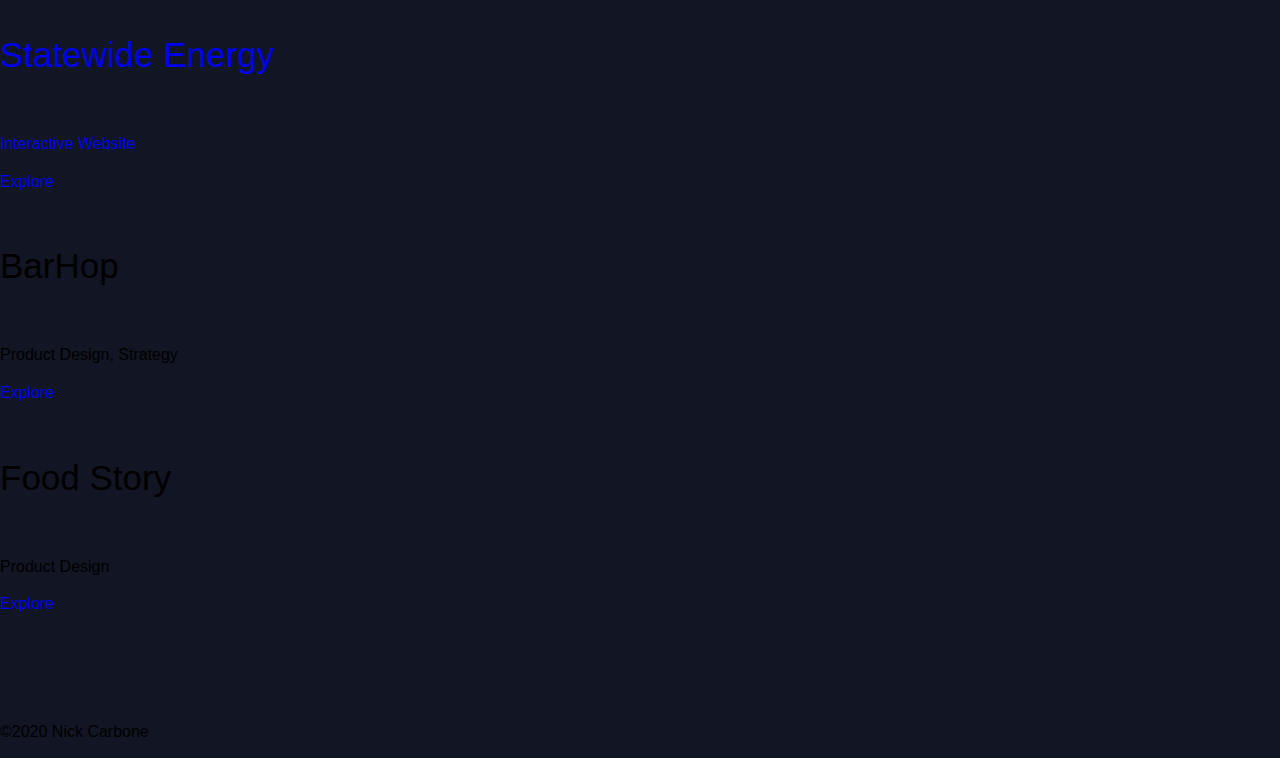
==== commit 6c684df0: "Add files via upload" ====
--- a/index.html
+++ b/index.html
@@ -1,261 +1,277 @@
 <!DOCTYPE html>
-<html>
-
-<head>
-    <!-- Global site tag (gtag.js) - Google Analytics -->
-<script async src="https://www.googletagmanager.com/gtag/js?id=UA-116277308-2"></script>
-<script>
-  window.dataLayer = window.dataLayer || [];
-  function gtag(){dataLayer.push(arguments);}
-  gtag('js', new Date());
-
-  gtag('config', 'UA-116277308-2');
-</script>
-
-    <title>Nick Carbone's Portfolio</title>
-    
-    <link href= " style.css" type = "text/css" rel= "stylesheet">
-    <link rel="icon" href="./site_images/self.png">
-    
-    <!-- Global site tag (gtag.js) - Google Analytics -->
-<script async src="https://www.googletagmanager.com/gtag/js?id=UA-116277308-1"></script>
-<script>
-  window.dataLayer = window.dataLayer || [];
-  function gtag(){dataLayer.push(arguments);}
-  gtag('js', new Date());
-
-  gtag('config', 'UA-116277308-1');
-</script>
-<meta name="viewport" content="width=device-width,initial-scale=1.0">
-</head>
-
-<body>
-    
-
-
-<!--    <div class="contain">-->
-    <div class = "bg-image" id = "background">
+<html lang="en">
+  <head>
+    <meta charset="utf-8" />
+    <meta http-equiv="X-UA-Compatible" content="IE=edge" />
+    <meta name="viewport" content="width=device-width, initial-scale=1" />
+
+    <title>Hello!</title>
+    <link
+      href="https://fonts.googleapis.com/css2?family=Poppins:wght@200;300;400;500;700&display=swap"
+      rel="stylesheet"
+    />
+
+    <!-- import the webpage's stylesheet -->
+    <link rel="stylesheet" href="/style.css" />
+
+    <!-- import the webpage's javascript file -->
+    <script src="/script.js" defer></script>
+  </head>
+  <body>
+    <div class="wrapper">
+      <div class="navigation">
+        <ul class=".navigation_items">
+          <li><a class="navigation_links" href="#featured">Portfolio</a></li>
+          <li><a class="navigation_links" href="">Contact</a></li>
+          <li><a class="navigation_links" href="">Resume</a></li>
+        </ul>
+      </div>
+      <div class="flex-container">
+        <div class="flex-item3">
+          <h1>
+            Hello, my name is Nick Carbone!
+          </h1>
+          <p>
+            I'm a user experience designer and product designer passionate about
+            creating digital strategies, products and services for companies and
+            startups.
+          </p>
+          <div class="button-container">
+            <a href="#featured" class="btn6">Explore</a>
+          </div>
+        </div>
+        <div class="flex-item2">
+          <script src="https://unpkg.com/@lottiefiles/lottie-player@latest/dist/lottie-player.js"></script>
+          <lottie-player
+            src="https://assets6.lottiefiles.com/packages/lf20_ZQhQzO.json"
+            background="transparent"
+            speed="1"
+            style="width:100%; height: 100%;"
+            loop
+            autoplay
+          ></lottie-player>
+        </div>
+      </div>
+      <div
+        style="width: 1px; margin: 0 auto; height: 200px; border: solid 1px #8517fe; margin-bottom:25px;"
+      ></div>
+      <div style="margin: 0 auto; height: 300px;">
+        <lottie-player
+          src="https://assets6.lottiefiles.com/temp/lf20_L3FHDK.json"
+          background="transparent"
+          speed=".5"
+          style="height: 65%; margin: auto;"
+          loop
+          autoplay
+        ></lottie-player>
+        <div style="margin-top:-50px;">
+          <h3>
+            <i>
+              "Design is not just what it looks like and feels like.<br />Design
+              is how it works."
+            </i>
+          </h3>
+          <h3 style="text-align: center;">
+            <strong>-Steve Jobs</strong>
+          </h3>
+        </div>
+      </div>
+      <div
+        style="width: 1px; margin: 0 auto; height: 200px; border: solid 1px #8517fe; margin-bottom: 50px;"
+      ></div>
+
+      <div class="shadow">
+              <div style="margin: 0 auto; height: 300px; padding-top:25px;">
+        <lottie-player
+          src="https://assets6.lottiefiles.com/temp/lf20_KQd5BP.json"
+          background="transparent"
+          speed=".5"
+          style="height: 65%; margin: auto;"
+          loop
+          autoplay
+        ></lottie-player>
+        <div style="margin-top:-75px;">
+          <h2 style="text-align:center;">About Me</h2>
+        </div>
+      </div>
+        <div class="flex-container" style="margin-top:-85px; padding-bottom: 50px;">
+          <div class="flex-item" style="text-align:center;">
+            <img src="https://cdn.glitch.com/02f46b3b-02ce-4bc4-ba56-c133cf52c25c%2F83ff9626-4106-45bb-805a-371d66f1a4dc.image.png?v=1601316189755" style="width:40%;">
+          </div>
+          <div class="flex-item">
+            <div class="about_me">
+              <p>
+                My name is Nick Carbone. I am a passionate user experience and
+                product designer. I construct meaningful and efficient solutions
+                to user's problems by applying scenario-based design and
+                utilizing the user-centered design process. At the moment, I am
+                based in New York City. If you would like to get in contact with
+                me, feel free to email me at njcbone@gmail.com.
+              </p>
+            </div>
+          </div>
+          <div class="flex-item">
+            <div class="about_me2">
+              <p>
+                When I'm not designing or building apps, you will find me with my dog, Charlie, outside on hikes or long walks up the Hudson waterfront trail. I also really enjoy exploring new parts of the city and riding trails while crusing around on my electric skateboard. 
+              </p>
+            </div>
+          </div>
+          <div class="flex-item" style="text-align:center; height: 550px;">
+            <div style="height: 400px; margin: 50px 50px 50px 0; background-image:url('https://cdn.glitch.com/02f46b3b-02ce-4bc4-ba56-c133cf52c25c%2Fonewheel.jpg?v=1601316442492');background-repeat: no-repeat; background-size: 400px; background-position: bottom;">
+              
+            </div>
+          </div>
+        </div>
+      </div>
+
+      <div
+        style="width: 1px; margin: 0 auto; height: 200px; border: solid 1px #8517fe; margin-bottom:25px; margin-top: 25px;"
+      ></div>
+      <div id="featured" style="margin: 0 auto; height: 300px;">
+        <lottie-player
+          src="https://assets6.lottiefiles.com/temp/lf20_pqapgQ.json"
+          background="transparent"
+          speed=".5"
+          style="height: 65%; margin: auto;"
+          loop
+          autoplay
+        ></lottie-player>
+        <div style="margin-top:-50px;">
+          <h2 style="text-align:center;">Featured Works</h2>
+        </div>
+      </div>
+
+        <div class="flex-container" style="margin-bottom:100px;">
+          <div class="flex-item4">
+            <a href="./prove.html">
+            <div class="works_container">
+              <div class="works_picture" style="background-image:url('https://cdn.glitch.com/02f46b3b-02ce-4bc4-ba56-c133cf52c25c%2Fexploded_mockup2.png?v=1601253549131');background-repeat: no-repeat; background-size: 400px; background-position: center;">
+              </div>
+              <div class="works_text">
+                <h4>
+                  Prove
+                </h4>
+                <p style="font-size:16px;">
+                  Product Design, Branding
+                </p>
+              </div>
+              <div class="works_button">
+                <a href="./prove.html" class="btn6">Explore</a>
+              </div>
+            </div>
+              </a>
+          </div>
+          <div class="flex-item4" data-aos="zoom-out">
+            <a href="./hottub.html">
+              <div class="works_container">
+                <div
+                  class="works_picture"
+                  style="background-image:url('https://cdn.glitch.com/02f46b3b-02ce-4bc4-ba56-c133cf52c25c%2Fbd547226-29a2-4e82-a1ae-048f49cafa2f.image.png?v=1600904243819');background-repeat: no-repeat; background-size: 400px; background-position: center;"
+                ></div>
+                <div class="works_text">
+                  <h4>
+                    HotTub App
+                  </h4>
+                  <p style="font-size:16px;">
+                    Mobile Application Development
+                  </p>
+                </div>
+                <div class="works_button">
+                  <a href="./hottub.html" class="btn6">Explore</a>
+                </div>
+              </div>
+            </a>
+          </div>
+          
+                    <div class="flex-item4">
+            <a href="./nj-moves2.html">
+            <div class="works_container">
+              <div
+                class="works_picture"
+                style=" background-image:url('https://cdn.glitch.com/02f46b3b-02ce-4bc4-ba56-c133cf52c25c%2FNJ-Moves_GridMock2.png?v=1601338427348');background-repeat: no-repeat; background-size: 550px; background-position: center;"
+              ></div>
+              <div class="works_text">
+                <h4>
+                  NJ-Moves
+                </h4>
+                <p style="font-size:16px;">
+                  Goverment SASS Product
+                </p>
+              </div>
+              <div class="works_button">
+                <a href="./nj-moves2.html" class="btn6">Explore</a>
+              </div>
+            </div>
+              </a>
+          </div>
+          
+          <div class="flex-item4">
+            <a href="https://resiliency.njib.gov/">
+              <div class="works_container">
+                <div
+                  class="works_picture"
+                  style="background-image:url('https://cdn.glitch.com/02f46b3b-02ce-4bc4-ba56-c133cf52c25c%2FStateWide_Mock.png?v=1600904029130');background-repeat: no-repeat; background-size: 550px; background-position: center;"
+                ></div>
+                <div class="works_text">
+                  <h4>
+                    Statewide Energy
+                  </h4>
+                  <p style="font-size:16px;">
+                    Interactive Website
+                  </p>
+                </div>
+                <div class="works_button">
+                  <a href="https://resiliency.njib.gov/" class="btn6"
+                    >Explore</a
+                  >
+                </div>
+              </div>
+            </a>
+          </div>
+
+          <div class="flex-item4">
+            <div class="works_container">
+              <div
+                class="works_picture"
+                style=" background-image:url('https://cdn.glitch.com/02f46b3b-02ce-4bc4-ba56-c133cf52c25c%2F491452bf-04a1-4a26-a016-d3fdb3252042.image.png?v=1601223211163');background-repeat: no-repeat; background-size: 550px; background-position: center;"
+              ></div>
+              <div class="works_text">
+                <h4>
+                  BarHop
+                </h4>
+                <p style="font-size:16px;">
+                  Product Design, Strategy
+                </p>
+              </div>
+              <div class="works_button">
+                <a href="./Barhop.html" class="btn6">Explore</a>
+              </div>
+            </div>
+          </div>
+
+          <div class="flex-item4">
+            <div class="works_container">
+              <div class="works_picture" style=" background-image:url('https://cdn.glitch.com/02f46b3b-02ce-4bc4-ba56-c133cf52c25c%2F5a59727c-83a7-4173-8f6f-77581d89e643.image.png?v=1601224412612');background-repeat: no-repeat; background-size: 400px; background-position: center;"></div>
+              <div class="works_text">
+                <h4>
+                  Food Story
+                </h4>
+                <p style="font-size:16px;">
+                  Product Design
+                </p>
+              </div>
+              <div class="works_button">
+                <a href="./foodstory.html" class="btn6">Explore</a>
+              </div>
+            </div>
+          </div>
+        </div>
+      <div class="foot">
+        <p class="foot-text">
+          &copy;2020 Nick Carbone
+        </p>
+      </div>
     </div>
-    <div class ="layer">
-    </div>
-          <nav class="anni-nav" id = "navbar-container">
-              <div class = "borderLeftRight">
-                <a href="#start-projects">My Portfolio</a>
-              </div>
-          
-              <div class = "borderLeftRight">         
-                <a href="#aboutme">About Me</a>
-              </div>
-              
-              <div class = "borderLeftRight">         
-                <a href="#contact">Contact</a>
-              </div>
-              
-              <div class = "borderLeftRight">         
-                <a href="./Carbone_Nicholas_Resume.pdf" target="_blank">Resume</a>
-              </div>
-          </nav>
-          
-        <div class = "landing-heading-1">
-            <h1 class = "uppercase">Hello, I'm Nick</h1>
-          <div class = "underline">
-          </div>
-        </div>
-           <h2>I'm a User Experience Designer passionate about creating digital strategies,
-               products and services for companies and&nbsp;startups.</h2>
-    
-         <div class="button-box">
-            <div class = "letsgo">
-              <a href="#aboutme">Explore</a>
-            </div>
-             <img class = "man" src="site_images/man3.png">
-          </div>
-    
-    
-    <div class = "landing-heading-3">
-            <h1 class = "uppercase" id = "aboutme">About Me</h1>
-          <div class = "underline2">
-          </div>
-    </div>
-      <div class="set-image-center3">
-          <img class = "img-set3" src = "site_images/self.png">
-      </div>
-<h2 id ="aboutdes">My name is Nick Carbone. I am a passionate and creative user experience designer. I construct meaningful and efficient solutions to user's problems by applying scenario-based design and utilizing the user-centered design process. At the moment, I am based in Princeton, New Jersey. If you would like to get in contact with me, feel free to email me at&nbsp;<u id = "contact">njcbone@gmail.com</u>.</h2>
-        
-<!-- </div>-->
-    
-<div class = "landing-heading-4">   
-  <h1 id = "start-projects">My Projects</h1>
-    <div class = "underline2"></div>
-</div> 
-    
-<div class = "sendback">   
-    
-    
-    
-     <div class="fullpage__slide">   
-    <div class="title">
-                <h4 id ="title__text">HotTub</h4>
-                <div class="border"><span></span><span></span>
-                </div>
-                <p class="title__lead">app + website</p>
-                <div class="btn-wrap">
-                    <a class="btn" href="./hottub.html">Show me more</a>
-                </div>
-            </div>
-    <a class="image image--works" href="./hottub.html">
-                <div class="image__over">
-                  <div class="image__cover"></div>
-                  <div class="image__cover"></div>
-                </div>
-        </a>
- </div>
-
-     <div class="fullpage__slide">   
-    <div class="title">
-                <h4 id ="title__text">NJ-Moves</h4>
-                <div class="border"><span></span><span></span>
-                </div>
-                <p class="title__lead">case study</p>
-                <div class="btn-wrap">
-                    <a class="btn" href="./nj-moves2.html">Show me more</a>
-                </div>
-            </div>
-    <a class="image image--works6" href="./nj-moves2.html">
-                <div class="image__over">
-                  <div class="image__cover"></div>
-                  <div class="image__cover"></div>
-                </div>
-        </a>
- </div>
-     
-  <div class="fullpage__slide" style = "">   
-    <div class="title">
-                <h4 id ="title__text">BarHop</h4>
-                <div class="border"><span></span><span></span>
-                </div>
-                <p class="title__lead">app</p>
-                <div class="btn-wrap">
-                    <a class="btn" href="./Barhop.html">Show me more</a>
-                </div>
-            </div>
-    <a class="image image--works2" href="./Barhop.html">
-                <div class="image__over">
-                  <div class="image__cover"></div>
-                  <div class="image__cover"></div>
-                </div>
-        </a>   
-    </div>
-    
-    
-              <div class="fullpage__slide">   
-    <div class="title">
-                <h4 id ="title__text">FoodStory</h4>
-                <div class="border"><span></span><span></span>
-                </div>
-                <p class="title__lead">website</p>
-                <div class="btn-wrap">
-                    <a class="btn" href="./foodstory.html">Show me more</a>
-                </div>
-            </div>
-    <a class="image image--works4" href="./foodstory.html">
-                <div class="image__over">
-                  <div class="image__cover"></div>
-                  <div class="image__cover"></div>
-                </div>
-        </a>   
-    </div>
-    
-    <div class="fullpage__slide">   
-    <div class="title">
-                <h4 id ="title__text">Toilet Finder</h4>
-                <div class="border"><span></span><span></span>
-                </div>
-                <p class="title__lead">app</p>
-                <div class="btn-wrap">
-                    <a class="btn" href="./toiletfinder.html">Show me more</a>
-                </div>
-            </div>
-    <a class="image image--works5" href="./toiletfinder.html">
-                <div class="image__over">
-                  <div class="image__cover"></div>
-                  <div class="image__cover"></div>
-                </div>
-        </a>   
-    </div>
-    
-    
-   <!--   <div class="fullpage__slide">   
-    <div class="title">
-                <h4 id ="title__text">Toucam</h4>
-                <div class="border"><span></span><span></span>
-                </div>
-                <p class="title__lead">app</p>
-                <div class="btn-wrap">
-                    <a class="btn" href="./toucam.html">Show me more</a>
-                </div>
-            </div>
-    <a class="image image--works3" href="./toucam.html">
-                <div class="image__over">
-                  <div class="image__cover"></div>
-                  <div class="image__cover"></div>
-                </div>
-        </a>   
-    </div>
-</div> -->
-    
-    
-<div class="footer-spacing">
-</div>
-    
-    <footer>
-    <div>
-        <div class = "copy">
-        <h6><strong>Copyright</strong></h6>
-        <td><h6>&copy; 2019 Nick Carbone</h6></td>
-        </div>
-        <div class = "copy">
-            <div class="footnav">
-        <h6><strong><a href="#start-projects"> My Portfolio </a> | <a href="#aboutme"> About Me </a> | <a href="#contact"> Contact </a> | <a href="./Carbone_Nicholas_Resume.pdf" target="_blank"> Resume </a></strong></h6>
-          </div>
-        </div>
-        <div class = "copy">
-            <div class = "contact">
-        <h6><strong>Contact</strong></h6>
-        <td><h6>njcbone@gmail.com</h6></td>
-            </div>
-        </div>
-    </div>
-    </footer>
-    
-    
-    <script>
-var SAFARI = (navigator.userAgent.toString().toLowerCase().indexOf("safari") != -1) && (navigator.userAgent.toString().toLowerCase().indexOf("chrome") == -1);
-        
-var FIREFOX = (navigator.userAgent.toString().toLowerCase().indexOf("firefox") != -1);
-        
-if (!SAFARI){
-        
-
-    window.addEventListener("mousemove",function(e) {
-
-      var width = window.innerWidth;
-      var height = window.innerHeight;
-      var clientHeight = document.body.clientHeight;
-      var skew = {}
-      skew.y = (0.6 * ((e.x / width) - 0.2)) 
-      skew.x = -(0.6 * ((e.y / height) - 0));
-
-      document.getElementById('background').style.webkitTransform = "scale(1.00) perspective("+clientHeight+"px) rotateX("+skew.x+"deg) rotateY("+skew.y+"deg)";
-      document.getElementById('background').style.webkitTransform = "translateY(-45px) translateX(0px) translateZ(70px) scale(1.1) perspective("+clientHeight+"px) rotateX("+(-skew.x*15)+"deg) rotateY("+(-skew.y*15) +"deg)";
-  
-})
-}
-        
-    </script>
-    
-    
-
-</body>
-</html>
-
+  </body>
+</html>--- a/style.css
+++ b/style.css
@@ -242,6 +242,7 @@
     border: solid azure;
     border-radius: 5px;
     text-align: center;
+    margin: auto;
 }
 
 
@@ -366,12 +367,12 @@
 }
 
 .image--works6 {
-    background: url("./site_images/NJ-Moves_GridMock.png") no-repeat center;
-    background-size: cover;
+    background: url("./site_images/NJ-Moves_MacMock.png") no-repeat center;
+    background-size:cover;
 }
 
 .image--works {
-    background: url("./site_images/hottub-cover.png") no-repeat center;
+    background: url("./site_images/HotTub_Mock.png") no-repeat center;
     background-size: cover;
 }
 
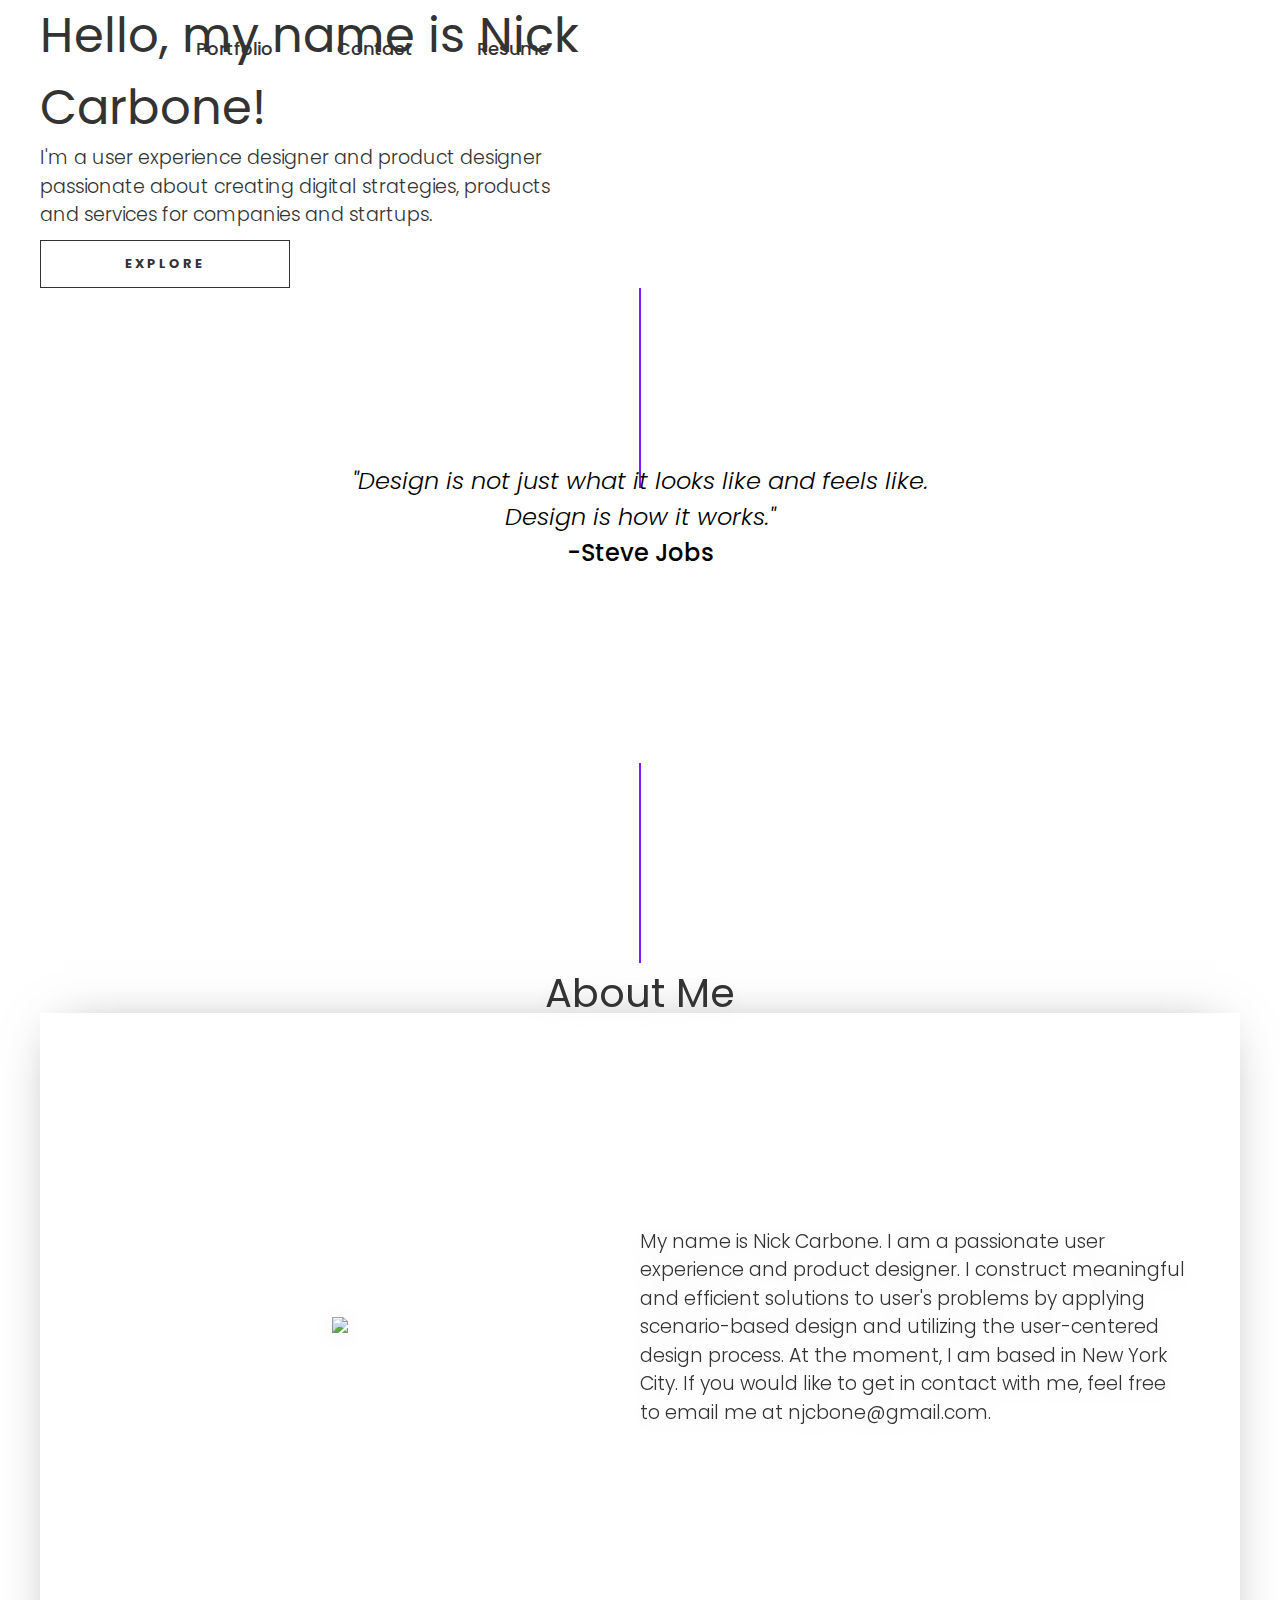
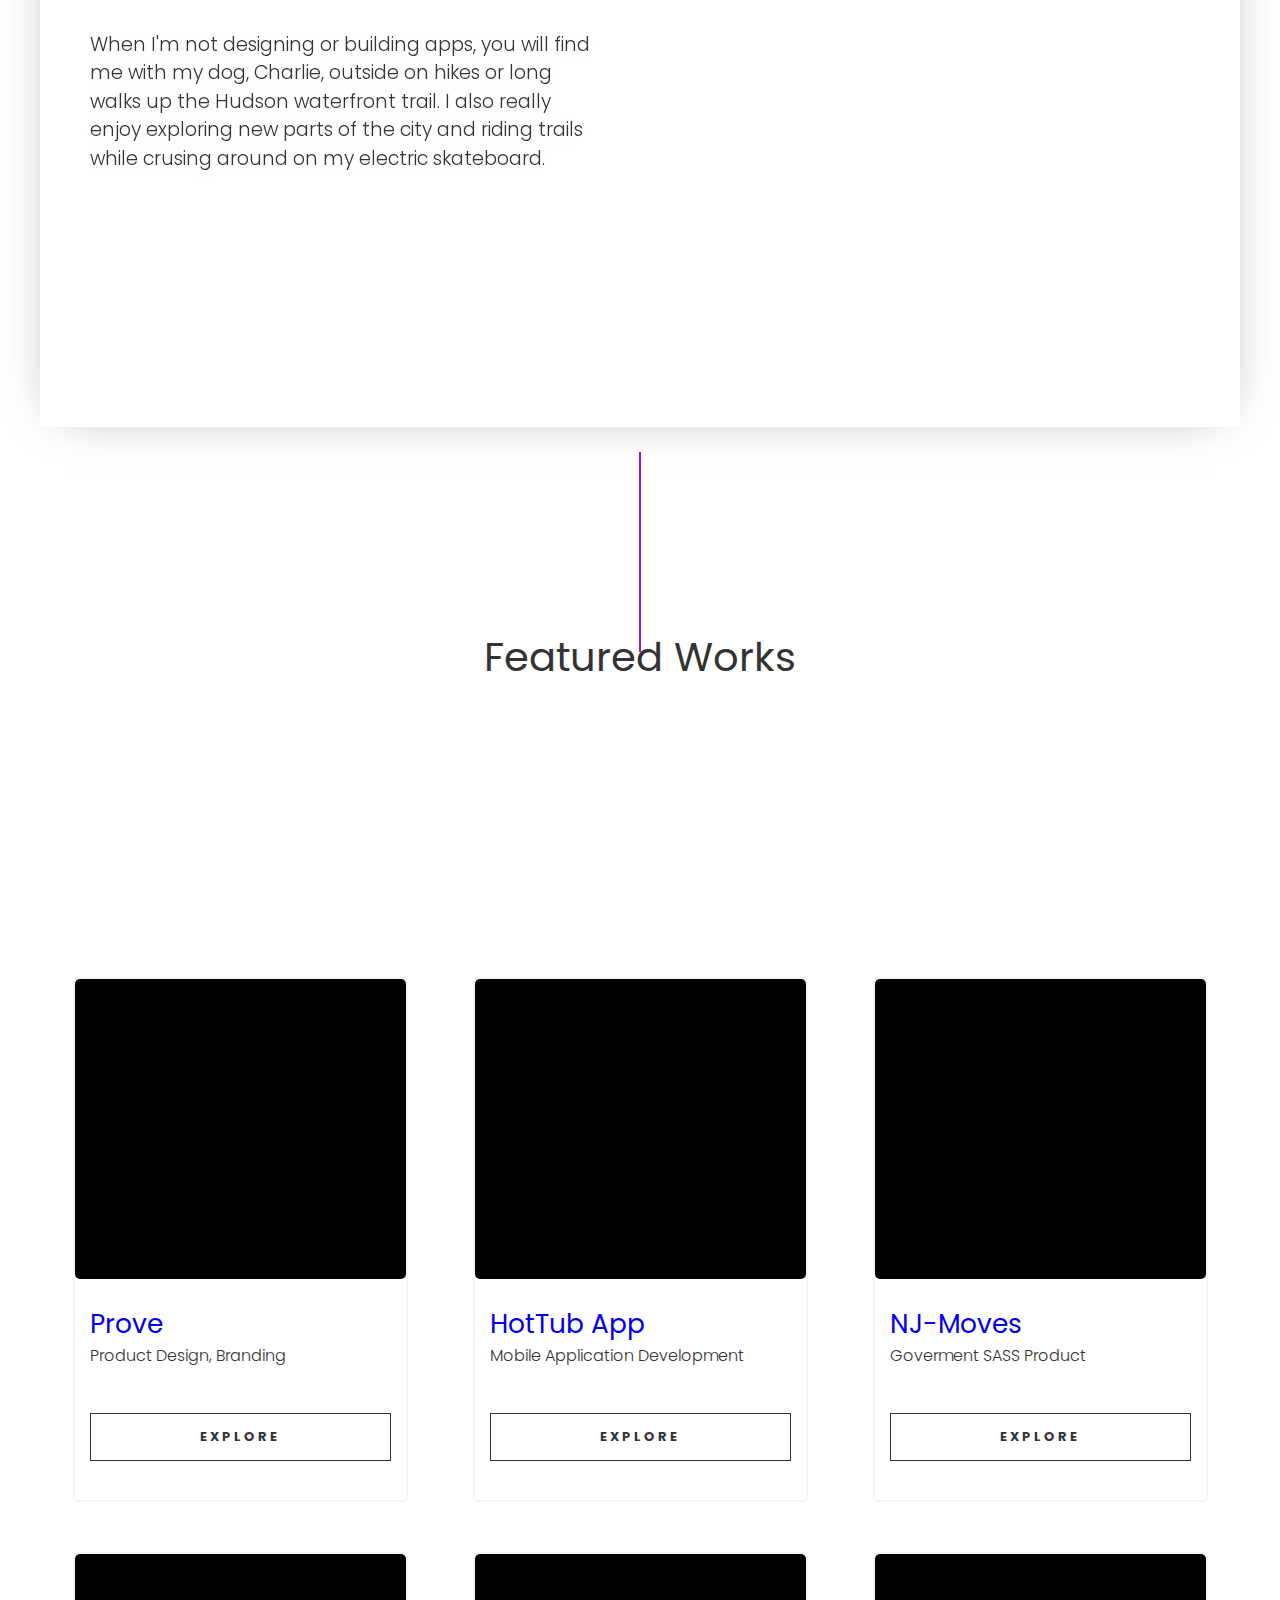
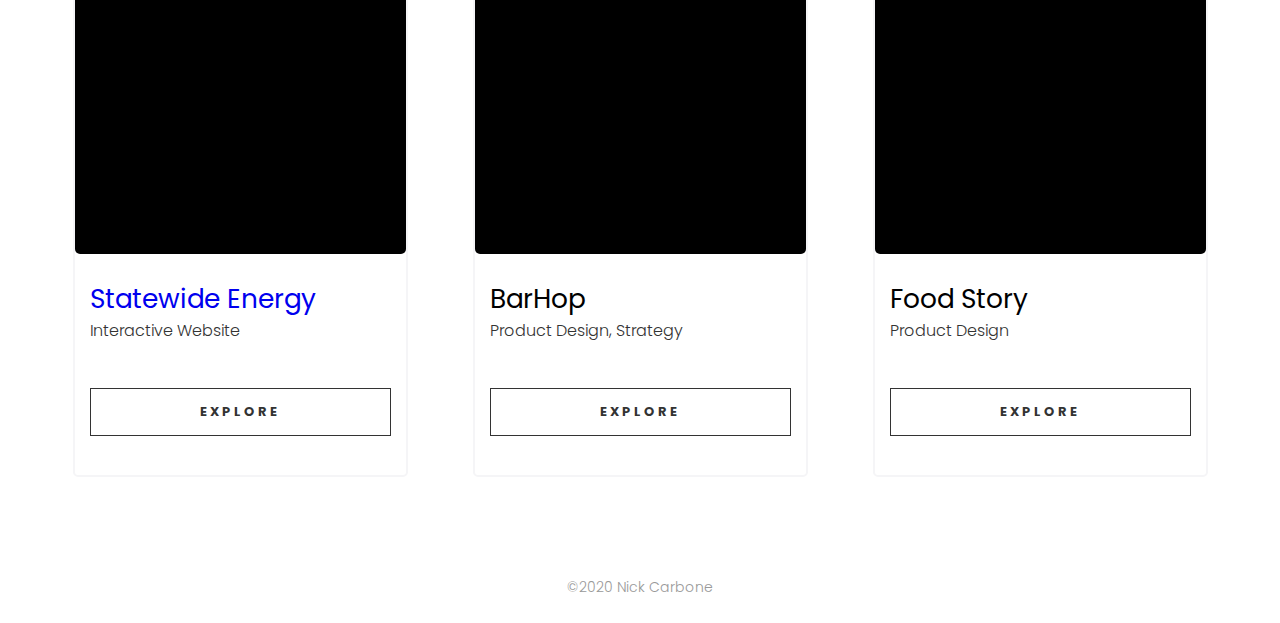
==== commit 2e65b2bf: "Add files via upload" ====
--- a/index.html
+++ b/index.html
@@ -5,12 +5,12 @@
     <meta http-equiv="X-UA-Compatible" content="IE=edge" />
     <meta name="viewport" content="width=device-width, initial-scale=1" />
 
-    <title>Hello!</title>
+    <title>Nicholas Carbone | Portfolio</title>
     <link
       href="https://fonts.googleapis.com/css2?family=Poppins:wght@200;300;400;500;700&display=swap"
       rel="stylesheet"
     />
-
+    <link rel="icon" href="./site_images/self.png">
     <!-- import the webpage's stylesheet -->
     <link rel="stylesheet" href="/style.css" />
 
@@ -22,8 +22,8 @@
       <div class="navigation">
         <ul class=".navigation_items">
           <li><a class="navigation_links" href="#featured">Portfolio</a></li>
-          <li><a class="navigation_links" href="">Contact</a></li>
-          <li><a class="navigation_links" href="">Resume</a></li>
+          <li><a class="navigation_links" href="#contact">Contact</a></li>
+          <li><a class="navigation_links" href="./Nicholas_Carbone_Resume.pdf" target="_blank">Resume</a></li>
         </ul>
       </div>
       <div class="flex-container">
@@ -91,7 +91,7 @@
           autoplay
         ></lottie-player>
         <div style="margin-top:-75px;">
-          <h2 style="text-align:center;">About Me</h2>
+          <h2 style="text-align:center;" id="contact">About Me</h2>
         </div>
       </div>
         <div class="flex-container" style="margin-top:-85px; padding-bottom: 50px;">
--- a/style.css
+++ b/style.css
@@ -1,607 +1,268 @@
 *{
-    box-sizing: border-box;
-    border: 0;
-    padding: 0;
-}
-
-
-html{
-    scroll-behavior: smooth;
+  border:none;
+  box-sizing: border-box;
+  margin: 0;
+  padding: 0;
+  -webkit-appearance: none;
+  scroll-behavior: smooth;
 }
 
 body {
-   margin: 0;
-   font-family: 'Raleway', sans-serif;
-   background-color: #121524;
-   overflow-x: hidden;
-   line-height: 1.5;
-}
-
-nav{
-    top: 0;
-    z-index: -250;
-}
-
-#contact{
-    color: dodgerblue;
-}
-
-
-
-a{
-        text-decoration: none;
-}
-
-.bg-image{
-    background-image: url("./site_images/Stars.png");
-    height: 98vh;
-    width: 95%;
-    background-position: bottom;
-    background-repeat: no-repeat;
-    background-size: cover;  
-/*    margin-top: -200px;*/
-    position: absolute;
-    z-index: -200;
-    overflow: hidden;
-    box-sizing:border-box;
-    -webkit-transform: translate3d(0,0,0);
-}
-
-.contain{
-    height: 100vh;
-    width: 100vw;
-    overflow: hidden;
-    position: relative;
-}
-
-#background{
-   transform: scale(1.1) translateY(-40px);
-}
-
-.man{
-    position: absolute;
-    z-index: -50;
-    top: 0;
-    left: 0;
-    width: 100%;
-    height:100%;
-    margin-bottom: 0px; 
-}
-
-.layer {
-/*    background-color: rgba(60, 64, 67, 0.05);*/
-    background-color: rgba(0, 0, 100, 0.10);
-    position: absolute;
-    z-index: -100;
-    top: 0;
-    left: 0;
-    width: 100%;
-    height: 100%;
-    margin-bottom: -5px;
-}
-
-
-.cover{
-    margin-top: 16%;
-/*    margin-top: 210px;*/
-    background-color: #0f1011;
-    width: 100%;
-    height: 20px;
-}
-
-
-.uppercase{
+  font-family:'Poppins', sans-serif;
+}
+
+a {
+  text-decoration: none;
+  font-size: 18px;
+  display: block;
+}
+
+a:visited {
+  color: #18175b;
+}
+
+.navigation_links{
+    margin: 20px auto;
+    padding: 15px 30px;
+}
+
+h1 {
+  color: #333;
+  font-size:3rem;
+  font-weight:400;
+  line-height: 1.5;
+}
+
+h2 {
+  color: #333;
+  font-size:2.5rem;
+  font-weight:400;
+  line-height: 1.5;
+}
+
+h3{
+    text-align: center;
+    font-size: 1.5rem;
+    font-weight: 300;
+    line-height: 1.5;
+}
+
+h4{
+    text-align: left;
+    font-size: 1.65rem;
+    font-weight: 400;
+    line-height: 1.5;
+}
+
+p{
+  color: #333;
+  font-size: 19px;
+  line-height: 1.5;
+  font-weight:300;
+}
+
+strong{
+  font-weight: 500;
+}
+
+.about_me{
+  margin-right:50px;
+}
+
+.about_me2{
+  margin-left:50px;
+  margin-right:50px;
+}
+
+.flex-words-container{
+    display: flex;
+}
+
+.flex-words{
+  width:25%;
+}
+
+.flex-container{
+  display: flex;
+  flex-wrap: wrap;
+  width: 100%;
+  max-width: 1200px;
+  margin: 0 auto;
+}
+
+.flex-item{
+  width:50%;
+  overflow: hidden;
+  margin: auto;
+  flex-wrap: wrap;
+}
+
+.flex-item2{
+  width:55%;
+  overflow: hidden;
+  flex-wrap: wrap;
+}
+
+.flex-item3{
+  width:45%;
+  overflow: hidden;
+  margin:auto;
+  flex-wrap: wrap;
+}
+
+.flex-item4{
+  width:375px;
+  overflow: hidden;
+  flex-wrap: wrap;
+  margin: auto;
+  margin-top: 50px;
+}
+
+.foot {
+    margin-top: 10px;
+    margin-bottom: 25px;
+    text-align: center;
+}
+
+.foot-text{
+  font-size: 14px;
+  color: #999999;
+}
+
+.wrapper{
+  margin-left: auto;
+  margin-right: auto;
+}
+
+.shadow{
+  filter: drop-shadow(0px 3px 10px rgba(0,0,0,0.06));
+  box-shadow: 0px 0px 52px -24px rgba(0,0,0,0.75)
+  height:50px;
+  max-width: 1200px;
+  width: 100%;
+  margin: 0 auto;
+  box-shadow: 0px 0px 52px -24px rgba(0,0,0,0.50);
+}
+
+.button-container{
+  width:250px;
+  margin-top:10px;
+}
+
+.btn6, .btn6:link, .btn6:visited {
+  text-align: center;
+  padding: 13px 0;
+  border: 1px solid #333;
+  color: #333;
+  font-weight: 700;
   text-transform: uppercase;
-  margin-block-end: 15px;
-}
-
-
-
-.landing-heading-1{
-    text-align: left;
-    margin: 5% 13% 1% 13%;
-    font-size: 2vw;
-    font-weight: 100;
-    color: azure;
-    max-width: 3000px;
-/*    letter-spacing: 2px;*/
-}
-
-.landing-heading-2{
-    text-align: left;
-    margin: 50px 160px;
-    font-size: 30px;
-    font-weight: 100;
-    color: azure;
-}
-
-.landing-heading-3{
-    text-align: left;
-    margin: 20px 14%;
-    font-size: 2vw;
-    font-weight: 100;
-    color: azure;
-    max-width: 1000px;
-    margin-top: 60vh;
-/*    letter-spacing: 2px;*/
-}
-
-.landing-heading-4{
-    text-align: left;
-    margin: 20px 14%;
-    font-size: 2vw;
-    font-weight: 100;
-    color: azure;
-    max-width: 1000px;
-/*    letter-spacing: 2px;*/
-}
-
-.img-set3{
-    height: 15%;
-    width: 20%;
-    vertical-align: top;
-}
-
-.set-image-center3{
-    padding-top: 25px;
-/*    margin-left: 30%;*/
-    padding-bottom: 25px;
-    text-align: center;
-}
-
-
-#aboutdes{
-    text-align: left;
-    margin: 3% 14%;
-    font-size: 2vw;
-    font-weight: lighter;
-    color: #dee3e7;
-    
-}
-
-
-#start-projects{
-    font-weight: bold;
-    font-size: 4.6vw;
-    margin-block-end: .4em;
-    padding-top: 7%;
-}
-
-.underline{
-    margin-right: 35%;
-    margin-top: 1px;
-    padding-top: 1px;
-    border-bottom: solid white;
-    line-height: 0.25;
-}
-
-.underline2{
-    margin-right: 35%;
-    margin-top: 0%;
-    margin-bottom: 5%;
-    padding-top: 1px;
-    border-bottom: solid azure;
-    line-height: 3;
-    text-transform: uppercase;
-}
-
-h1{
-    padding-bottom: 0px;
-    text-shadow:  0 5px 30px rgba(2, 11, 22,1);
-    margin-block-start: 0;
-}
-
-h2{
-    text-align: left;
-    margin: 0 13%;
-    font-size: 2vw;
-    font-weight: lighter;
-    color: azure;
-    max-width: 3000px;
-    text-shadow:  0 5px 30px rgba(2, 11, 22, 1);
-    
-}
-
-h3{
-    text-transform: uppercase;
-    font-weight: bold;
-    font-size: 45px;
-}
-
-h4{
-    font-weight: lighter;
-    font-size: 35px; 
-}
-
-.letsgo{
-    margin: 75px auto;
-    text-align: center;
-    max-width: 10%;
-    min-width: 10%;
-    display: block;
-    box-shadow: 0 14px 34px -10px rgba(0,0,0,.15), 0 14px 34px -10px rgba(0,0,0,.15);
-}
-
-
-.letsgo:hover{
-        cursor: pointer;
-}
-
-.letsgo a{ 
-    text-decoration: none;
-    list-style-type: none;
-    font-family: "Helvetica Neue",Helvetica,Arial,sans-serif;
-    letter-spacing: 2px;
-    font-size: 1.39vw;
-    padding: 12px 25px;
-    box-sizing: border-box;
-    color: black;
-    box-shadow: 0 14px 34px -10px rgba(0,0,0,.15), 0 14px 34px -10px rgba(0,0,0,.15);
-    transition: .25s all ease-in;
-    background-color: azure;
-    border: solid azure;
+  font-size: 13px;
+  letter-spacing: 3px;
+  transition: all .2s ease-in-out;
+}
+  
+  .btn6:hover {
+    background: #8517fe;
+    border: 1px solid #8517fe;
+    color: #fefefe;
+    border-radius: 30px;
+  }
+
+.navigation{
+  position: absolute;
+  margin-left:13%;
+}
+
+.navigation a{
+  color: #333;
+  font-weight:500;
+}
+
+.navigation_items{
+  display: inline-block;
+  text-align: center;
+}
+
+li{
+  display:inline-block;
+}
+
+.works_container{
+    height: 525px;
+    border: 2px solid #f5f5f7;
     border-radius: 5px;
-    text-align: center;
+    /* margin-right: 200px; */
+    margin-left: 20px;
+    margin-right: 20px;
+}
+
+.works_container:hover{
+  box-shadow: 0px 0px 50px -30px rgba(0,0,0,0.50);
+  transition: all .5s ease;
+}
+
+.works_picture{
+  height:300px;
+  background-color: black;
+  border-radius:5px;
+}
+
+.works_text{
+  margin-top: 25px;
+  margin-left: 15px;
+}
+
+.works_button{
+  margin-top:45px;
+  width:100%;
+  padding: 0 15px;
+}
+
+@media only screen and (max-width: 900px) {
+  
+  .shadow{
+    padding-left: 20px;
+    padding-right:20px;
+  }
+  
+  .about_me{
+    margin-bottom: 50px;
+    margin-left: 50px;
+  }
+  
+  .flex-container{
+  }
+  
+.flex-item{
+  width:100%;
+  overflow: hidden;
+  flex-wrap: wrap;
+  order: 1;
+  flex-wrap: wrap;
+}
+  
+  .flex-item2{
+  width:100%;
+  overflow: hidden;
+  flex-wrap: wrap;
+  order: 1;
+}
+
+.flex-item3{
+  width:100%;
+  overflow: hidden;
+  margin:auto;
+  flex-wrap: wrap;
+  margin-left: 20px;
+  margin-right:20px;
+  order: 2;
+  text-align:center;
+}
+  
+.button-container {
     margin: auto;
-}
-
-
-
-.letsgo a:hover{
-    text-decoration: none;
-    list-style-type: none;
-    color: azure;
-    background-color: dodgerblue;
-    transition: .25s all ease-in;
-    transform: scale(1.1);
-    border-color: dodgerblue;
-    border-radius: 5px;
-}
-
-
-.anni-nav{
-    padding-top: 10px;
-    text-align: right;
-    padding-right: 25px;
-    z-index: 100;
-}
-
-
-.borderLeftRight {
-    color: azure;
-      font-size: 1vw;
-      letter-spacing: 2px;
-      font-family: "Karla",Helvetica,sans-serif; 
-    text-shadow:  0 5px 30px rgba(2, 11, 22, 1);
-      text-decoration: none;
-      display: inline-block;
-      position: relative;
-      cursor: pointer;
-      margin: 0 20px 20px 20px;
-}
-
-.borderLeftRight a{
-      color: azure;
-      text-decoration: none;
-}
-
-.borderLeftRight:hover{
-      cursor: pointer;
-}
-
-.borderLeftRight::after {
-  content: '';
-  position: absolute;
-  width: 100%;
-  transform: scaleX(0);
-  height: 2px;
-  bottom: -4px;
-  left: 0;
-  background-color: dodgerblue;
-  transform-origin: bottom right;
-  transition: transform 0.4s cubic-bezier(0.86, 0, 0.07, 1);
-}
-
-.borderLeftRight:hover::after {
-  transform: scaleX(1);
-  transform-origin: bottom left;
-}
-
-
-        
-.title {
-    display: block;
-    color: #fff;
-    position: absolute;
-    overflow: hidden;
-    top: 45%;
-    -webkit-transform: translate3d(0, -50%, 0);
-    transform: translate3d(0, -50%, 0);
-    z-index: 200;
-    margin-left: 17%;
-    letter-spacing: 2px;
-    
-}
-        
-#title__text {
-    display: block;
-    font-size: 5.16vw;
-    line-height: 1;
-/*    letter-spacing: 12px;*/
-    margin-bottom: 26px;
-    font-weight: normal;
-    text-shadow: 0 10px 30px rgba(2, 11, 22, 0.6);
-    font-family: "Karla",Helvetica,sans-serif; 
-        }
-    
-.title .border span:first-child {
-    margin-bottom: 22px;
-}
-        
-.title .border span:last-child {
-    margin-left: 54px;
-}
-        
-.title .border span {
-    display: block;
-    width: 4.58vw;
-    height: 4px;
-    border-radius: 5px;
-    background: dodgerblue;
-}
-    
-.title__lead {
-    color: #fff;
-    font-size: 2.82vw;
-    line-height: 1.5;
-    letter-spacing: 2px;
-    font-weight: lighter;
-    display: block;
-}
-p {
-    line-height: 2;
-    word-wrap: break-word;
-    white-space: normal;
-    margin-block-start: .4em;
-    margin-block-end: .6em;
-}
-
-.image--works6 {
-    background: url("./site_images/NJ-Moves_MacMock.png") no-repeat center;
-    background-size:cover;
-}
-
-.image--works {
-    background: url("./site_images/HotTub_Mock.png") no-repeat center;
-    background-size: cover;
-}
-
-.image--works2 {
-    background: url("./site_images/Barhop-Images/Barhop_Mockup_6.jpg") no-repeat center;
-    background-size: cover;
-}
-
-.image--works3 {
-    background: url("./site_images/toucam-cover.png") no-repeat center;
-    background-size: cover;
-}
-
-.image--works4 {
-    background: url("./site_images/foodstory-cover.png") no-repeat center;
-    background-size: cover;
-}
-
-.image--works5 {
-    background: url("./site_images/toilet-cover.jpg") no-repeat center;
-    background-size: cover;
-}
-    
-.image {
-    display: block;
-    position: relative;
-    width: 43.125%;
-    height: 64.81%;
-    margin: 0 15% 0 auto;
-    box-shadow: 0 80px 140px -40px rgba(0, 0, 0, 0.6);
-    border-style: solid;
-    border-radius: 25px;
-}
-    
-.image__over {
-    width: 100%;
-    height: 100%;
-    overflow: hidden;
-    position: relative;
-}
-
-.image__cover {
-    position: absolute;
-    width: 100%;
-    height: 100%;
-    top: 0;
-    right: 0;
-}
-
-
-a {
-    text-decoration: none;
-}
-        
-.fullpage__slide {
-    width: 100%;
-    height: 100vh;
-    display: flex;
-    align-items: center;
-    position: relative;
-    color: #fff;
-}
-        
-.btn {
-    display: inline-block;
-    font-size: 1.2vw;
-    color: #fff;
-    background: dodgerblue;
-    line-height: 1;
-    font-weight: bold;
-    padding: 18px 32px;
-    border-radius: 50px;
-    letter-spacing: 2px;
-}
-        
-.btn a{
-     text-decoration: none;
-     color: white;
-}
-
-.button-box{
     margin-top: 20px;
-    text-align: center;
-    display: block;
-}
-
-.footer-spacing{
-  margin-top: 50px; 
-}
-      
-footer{
-    border-top: solid 2px white;
-    margin-left: 5%;
-    margin-right: 5%;
-    color: white;
-    font-size: 25px;
-    display: block;
-    text-decoration: none;
-    color: white;
-}
-
-
-td{
-    padding-right: 100px;
-}
-
-h6{
-    margin-block-start: 5px;
-    margin-block-end: 5px;
-    font-weight: lighter;
-}
-
-.copy{
-    height:100px;
-    width: 33.33%;
-    float: left;
-    padding-top: 30px;
-}
-
-
-.contact{
-    float: right;
-}
-
-.footnav{
-    text-align: center;
-}
-
-.copy a{
-    color: white;
-    text-decoration: none;
-    padding: 3%;
-}
-
-
-@media (max-width : 750px){
-    
-    
-    .bg-image{
-        height: 98%;
-        width: 95%;
-        text-align: center;
-    }
-    
-    .landing-heading-1{
-        margin: 15% 13% 1% 13%;
-        font-size: 3vw;
-    }
-    
-    .anni-nav{
-        text-align: center;
-        padding-right: 10px;
-    }
-    
-    .landing-heading-4{
-        margin-top: 60px;
-    }
-    
-    .man{
-        align-content: center;
-        width: 100%;
-        margin-left: 0%;
-    }
-    
-    .borderLeftRight{
-        font-size: 2vw;
-    }
-    
-    h2{
-        font-size: 3vw;
-        padding-top: 10px;
-    }
-    
-    .button-box{
-        margin-left: 0%;
-    }
-    
-    .letsgo{
-        margin-left: 40%;
-    }
-    
-    .letsgo a{
-        font-size: 2.39vw;
-    }
-    
-    #aboutdes{
-        margin-top: 3%;
-        font-size: 4vw;
-    }
-    
-
-    .btn{
-        display: none;
-    }
-
-    #title__text{
-        display: none;
-    }  
- 
-    .title .border span{
-        display: none;
-    }
-
-    .title__lead{
-        display: none;
-    }
-
-    .image{
-        width: 100%;
-        height: 50%;
-        margin: 0 10% 0 10%;
-     }
-    
-    .fullpage__slide{
-        margin-bottom: -200px;
-        margin-top: -100px;
-    }
-    
-    .footer-spacing{
-        margin-top: 200px;
-    }
-    
-    footer{
-        font-size: 4vw;
-    }
-    
-
-
-}
-
-
-
+    margin-bottom: 20px;
+}
+  
+}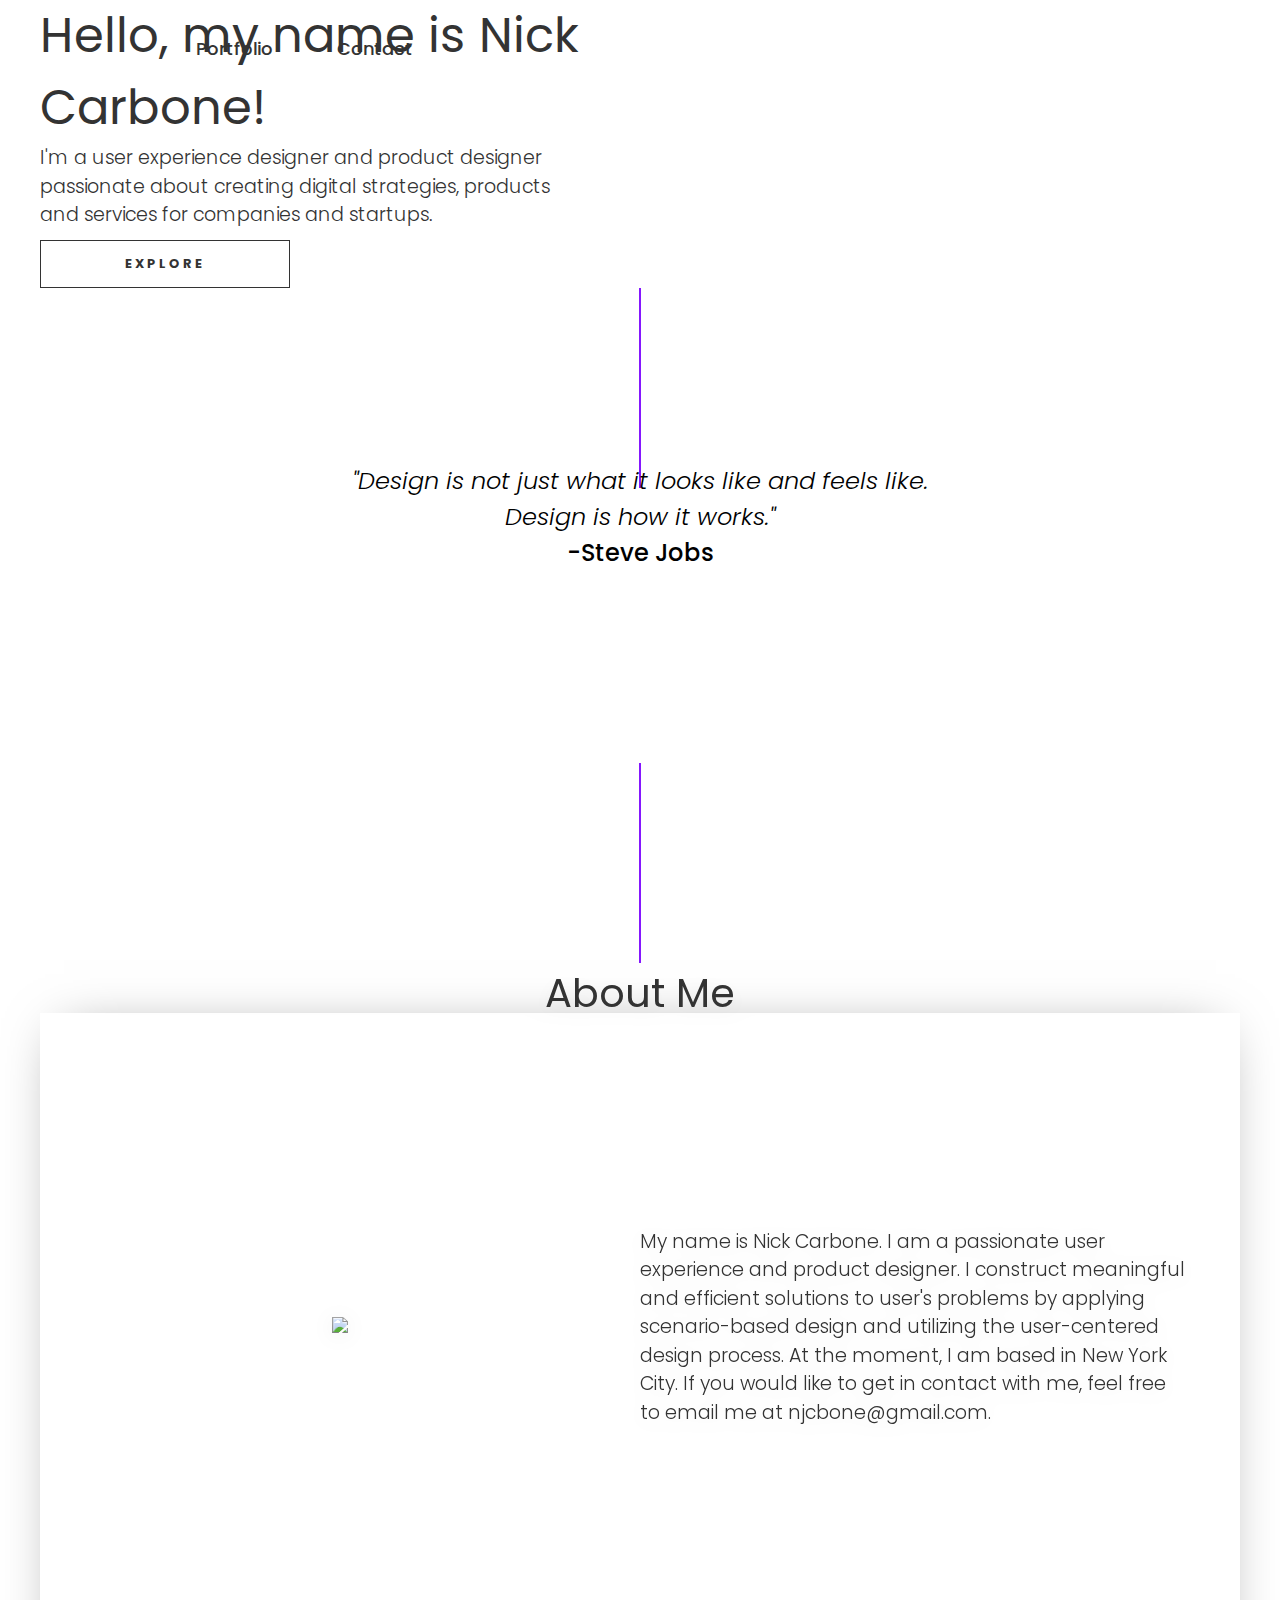
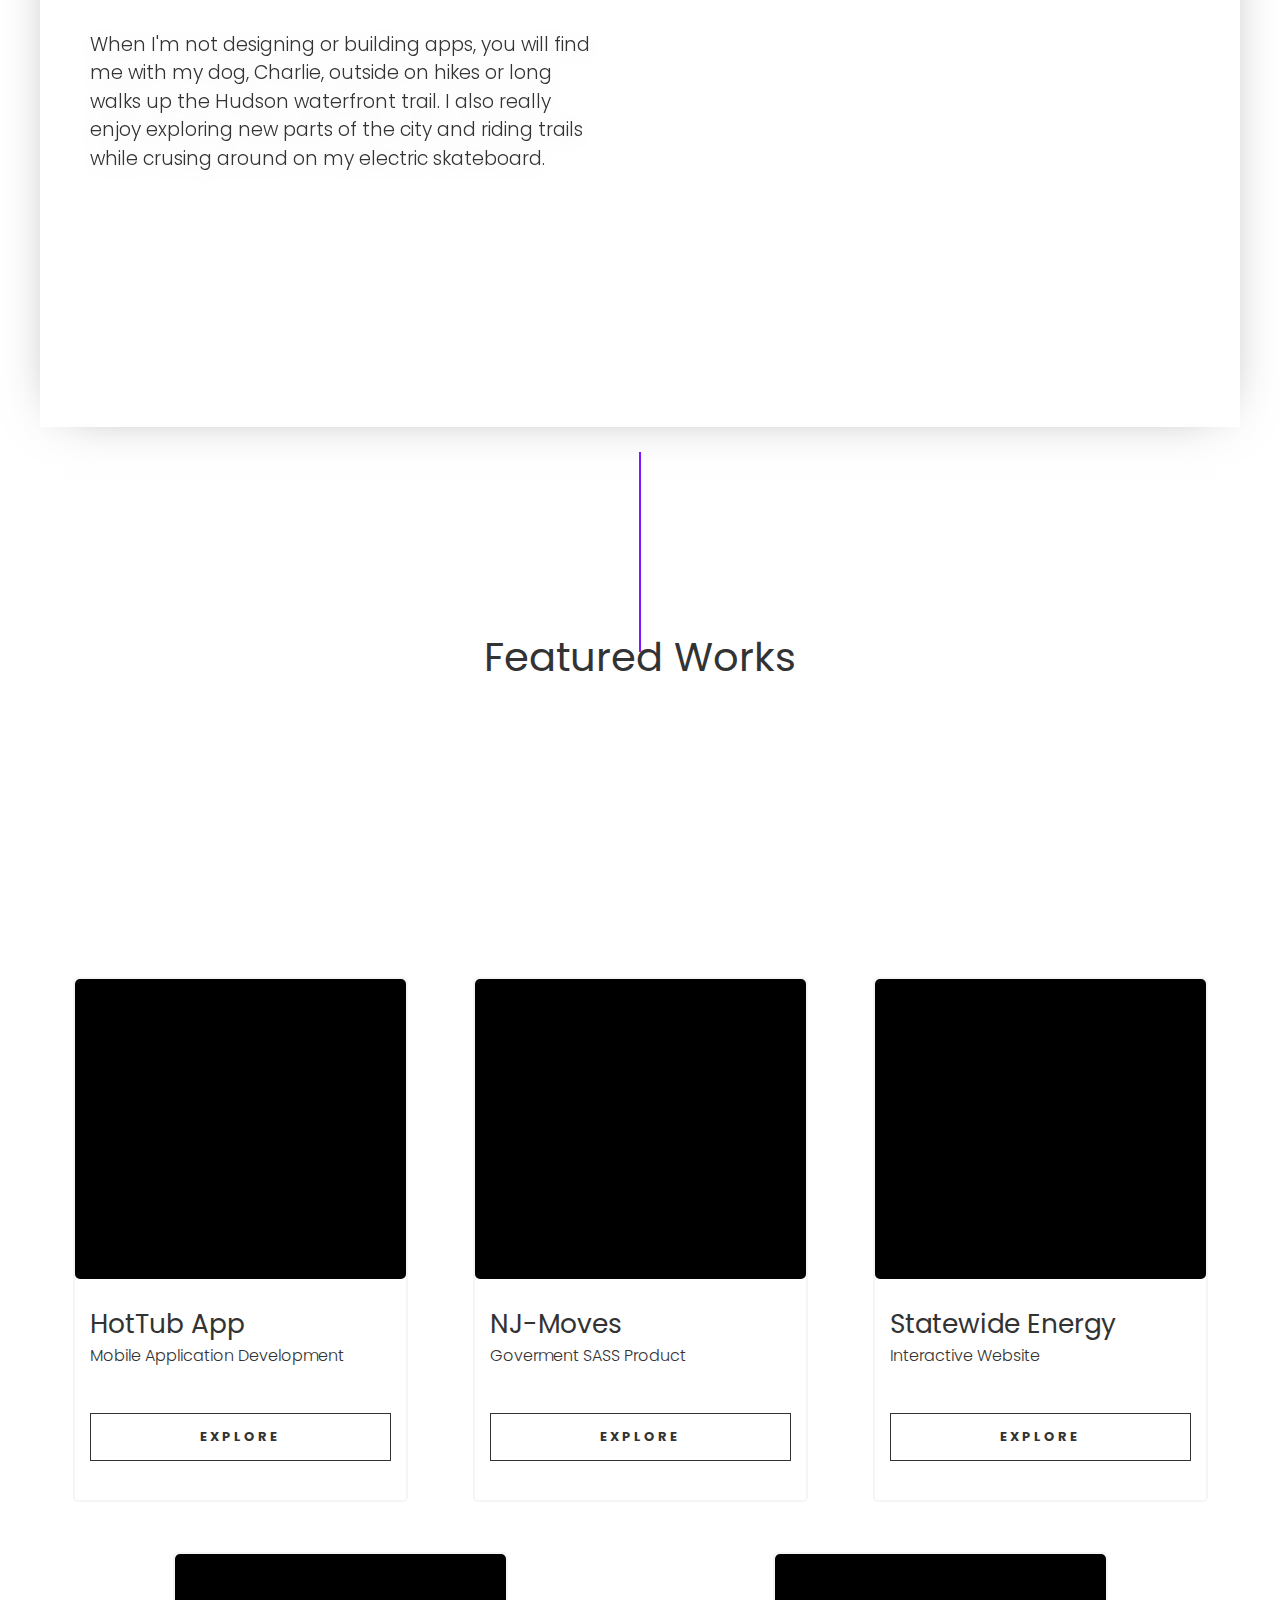
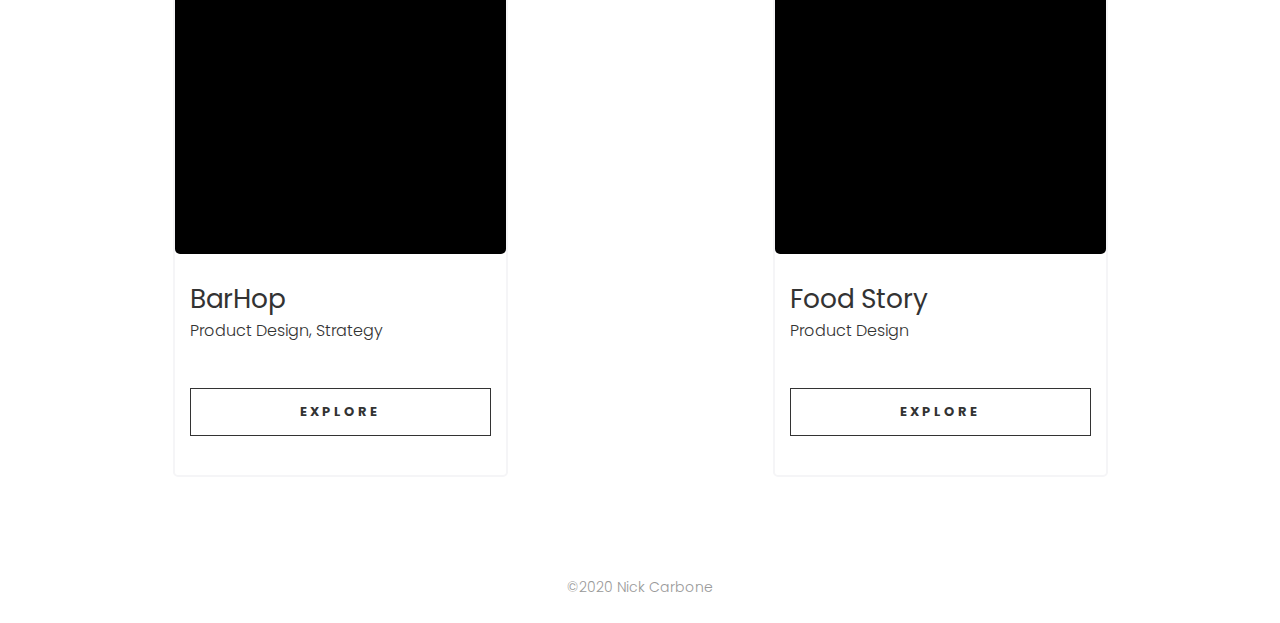
==== commit fe8f2d84: "Update index.html" ====
--- a/index.html
+++ b/index.html
@@ -23,7 +23,6 @@
         <ul class=".navigation_items">
           <li><a class="navigation_links" href="#featured">Portfolio</a></li>
           <li><a class="navigation_links" href="#contact">Contact</a></li>
-          <li><a class="navigation_links" href="./Nicholas_Carbone_Resume.pdf" target="_blank">Resume</a></li>
         </ul>
       </div>
       <div class="flex-container">
@@ -143,25 +142,6 @@
       </div>
 
         <div class="flex-container" style="margin-bottom:100px;">
-          <div class="flex-item4">
-            <a href="./prove.html">
-            <div class="works_container">
-              <div class="works_picture" style="background-image:url('https://cdn.glitch.com/02f46b3b-02ce-4bc4-ba56-c133cf52c25c%2Fexploded_mockup2.png?v=1601253549131');background-repeat: no-repeat; background-size: 400px; background-position: center;">
-              </div>
-              <div class="works_text">
-                <h4>
-                  Prove
-                </h4>
-                <p style="font-size:16px;">
-                  Product Design, Branding
-                </p>
-              </div>
-              <div class="works_button">
-                <a href="./prove.html" class="btn6">Explore</a>
-              </div>
-            </div>
-              </a>
-          </div>
           <div class="flex-item4" data-aos="zoom-out">
             <a href="./hottub.html">
               <div class="works_container">
@@ -274,4 +254,4 @@
       </div>
     </div>
   </body>
-</html>+</html>
--- a/style.css
+++ b/style.css
@@ -210,6 +210,7 @@
 .works_text{
   margin-top: 25px;
   margin-left: 15px;
+  color: #333;
 }
 
 .works_button{
@@ -265,4 +266,4 @@
     margin-bottom: 20px;
 }
   
-}+}
